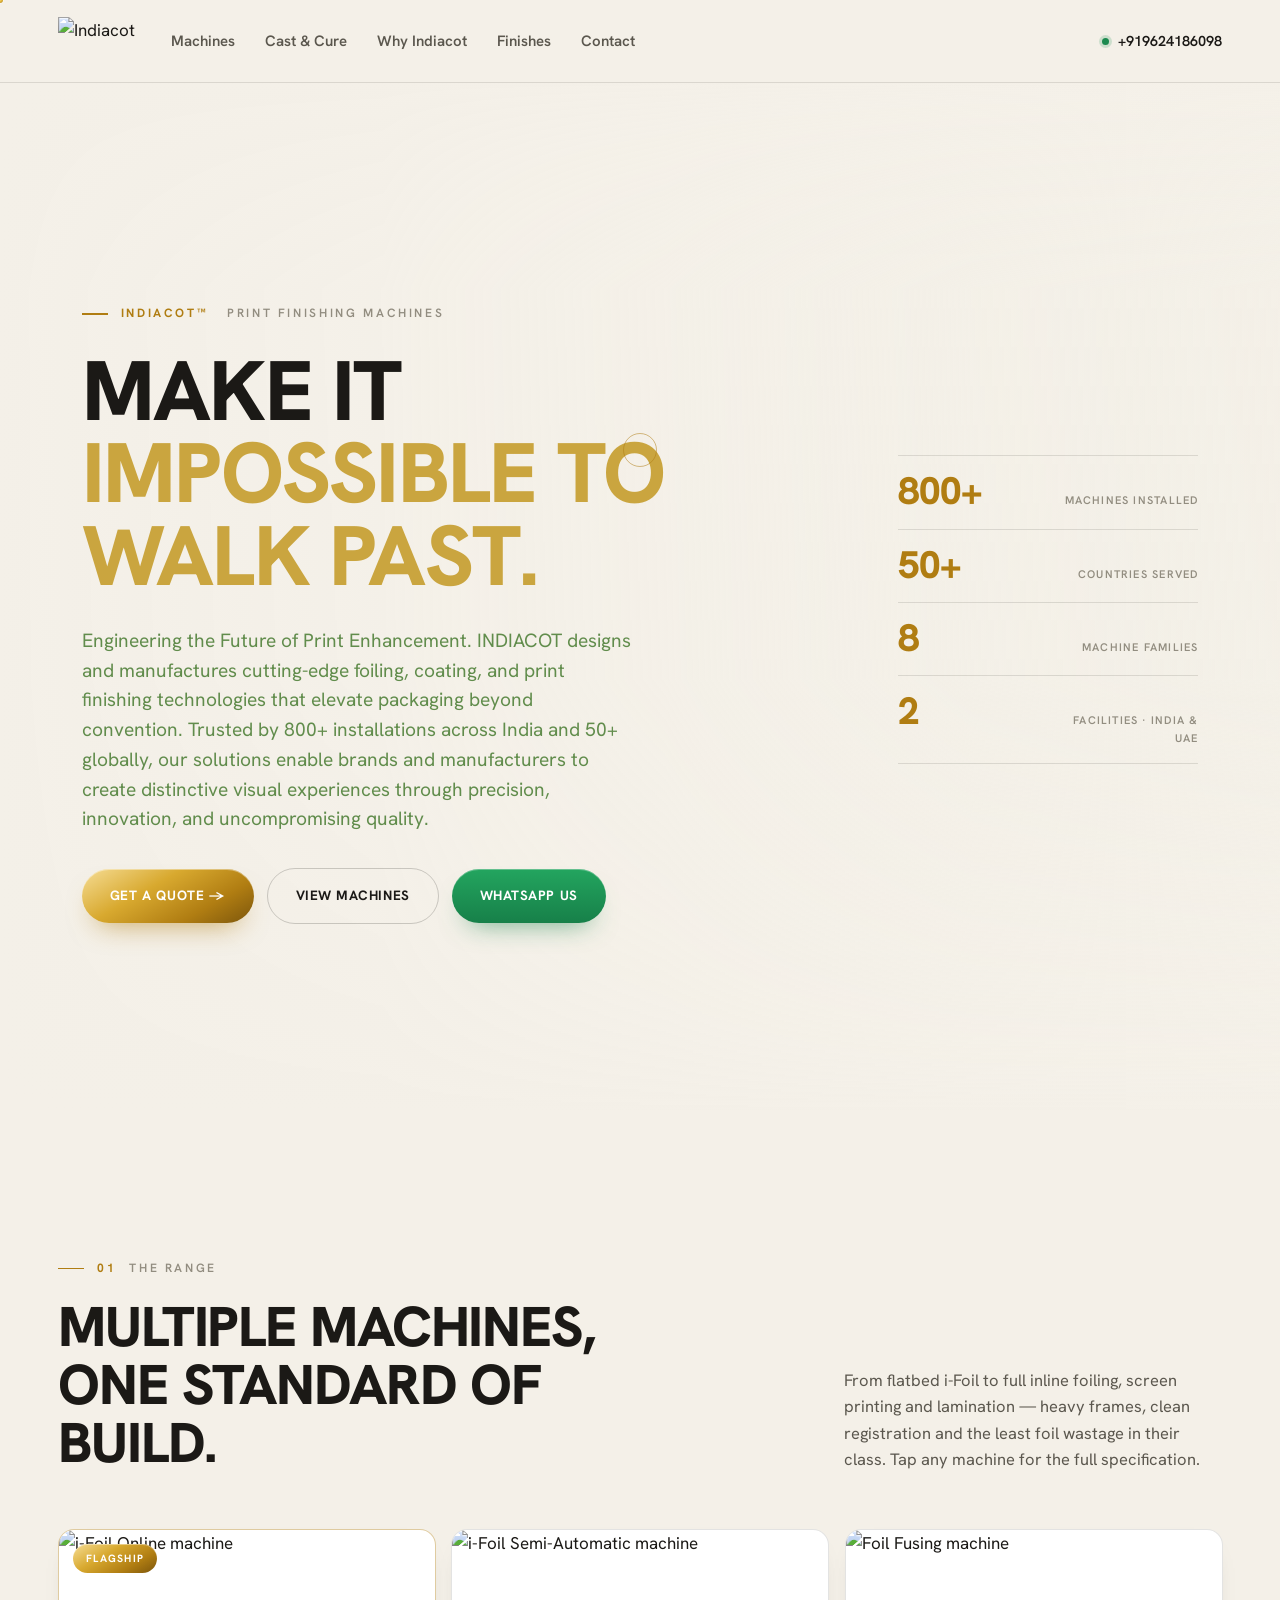
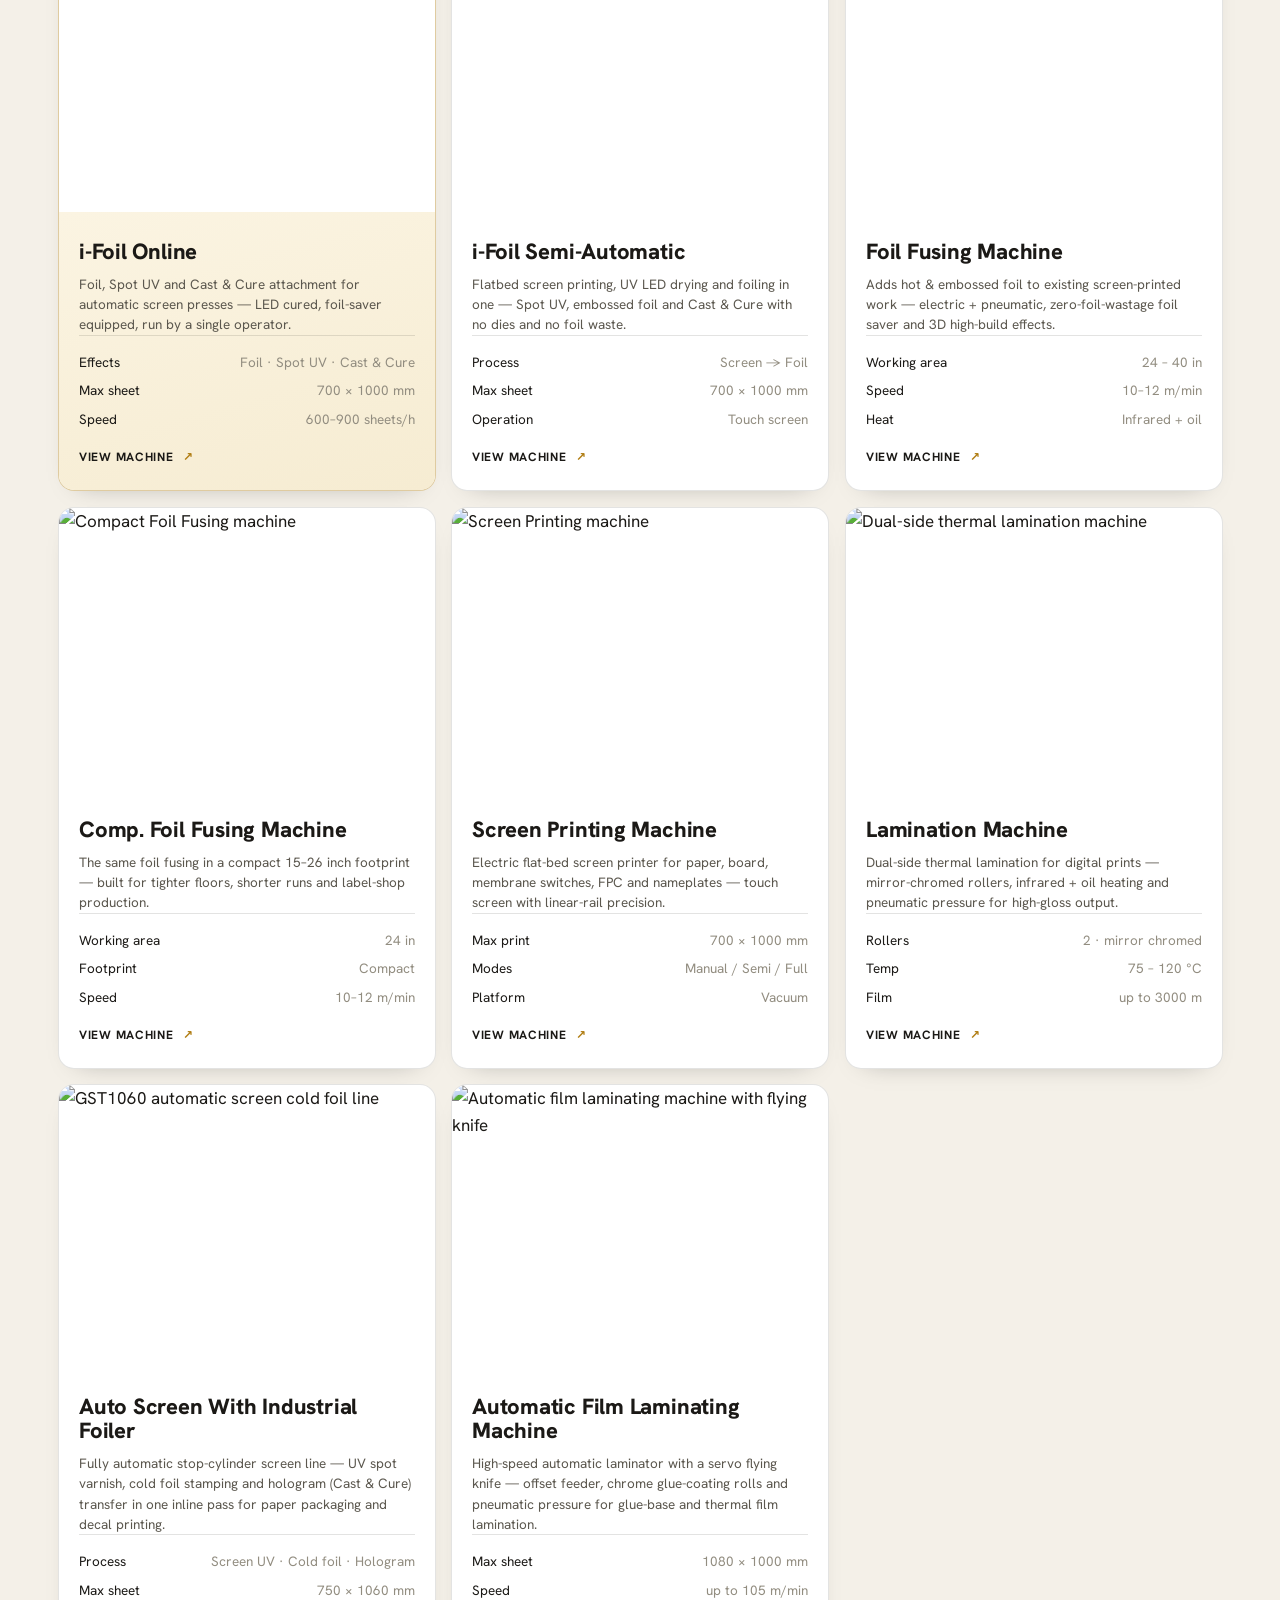
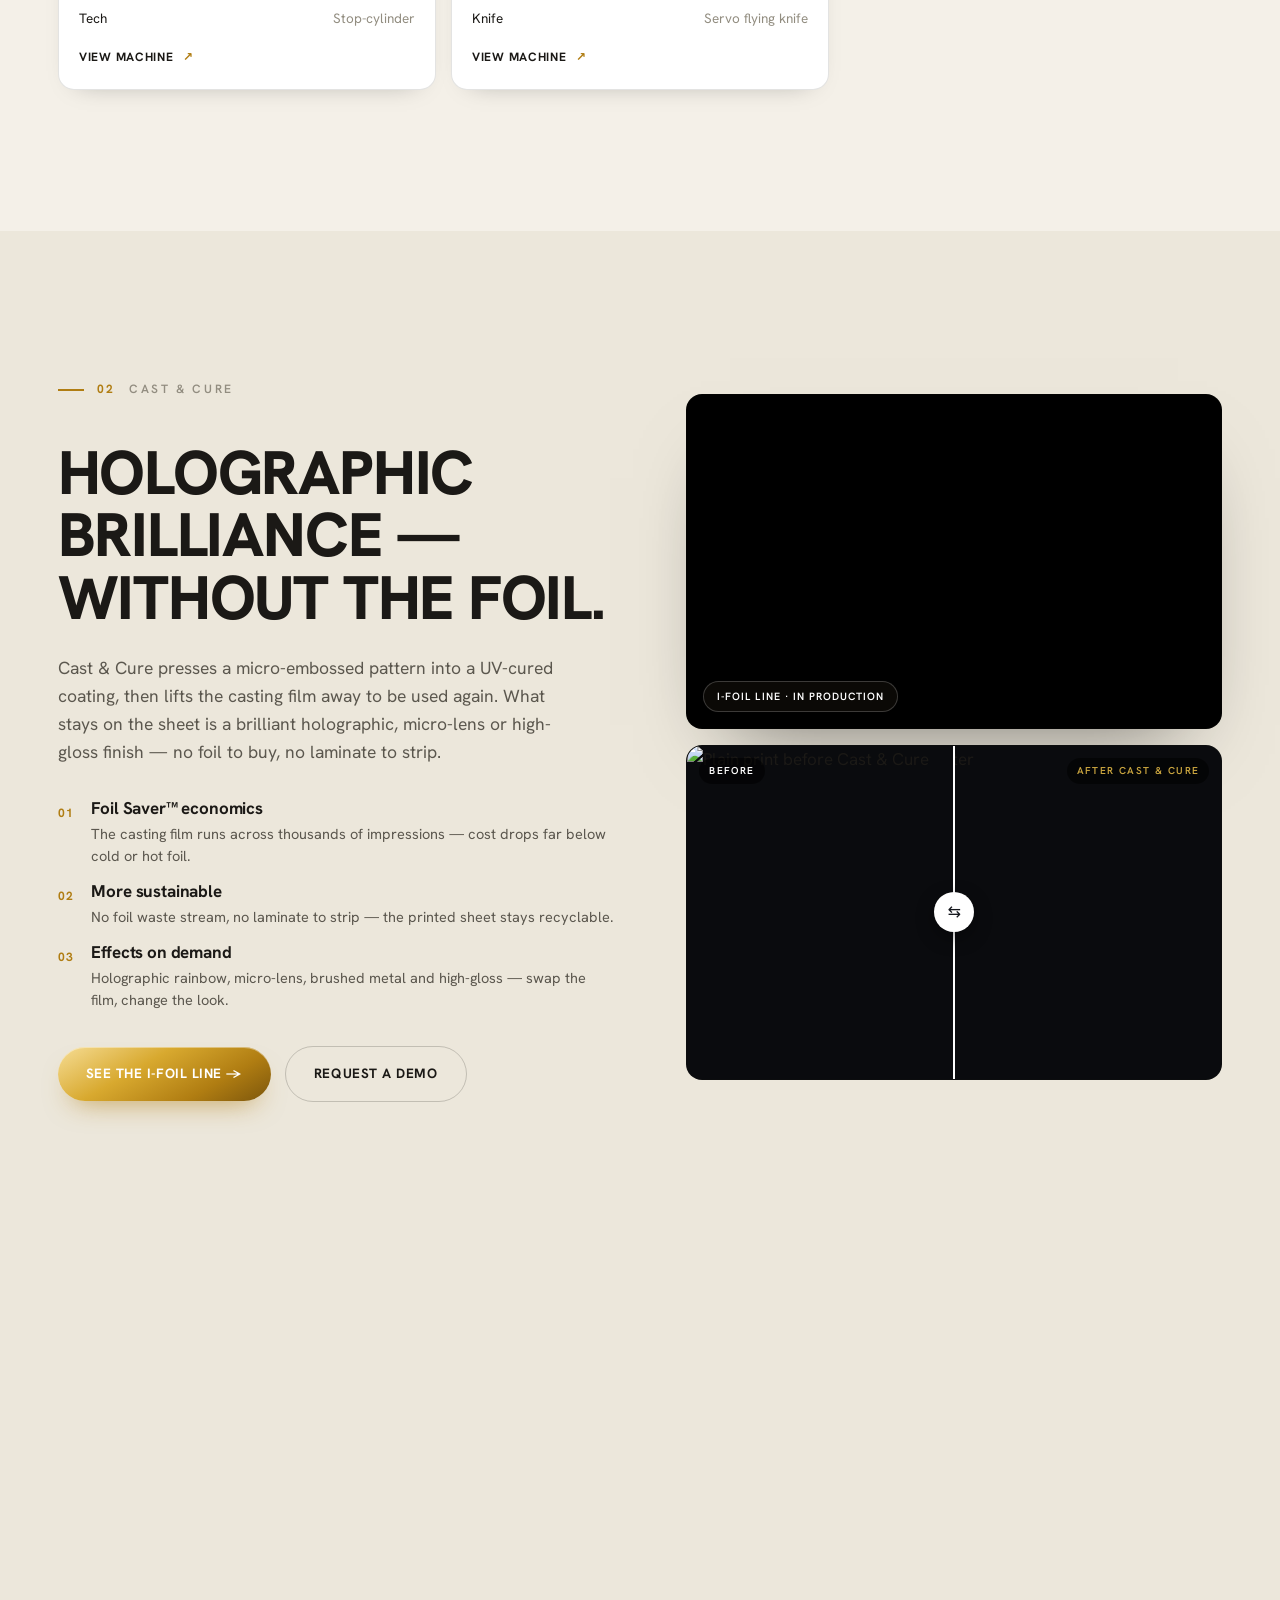
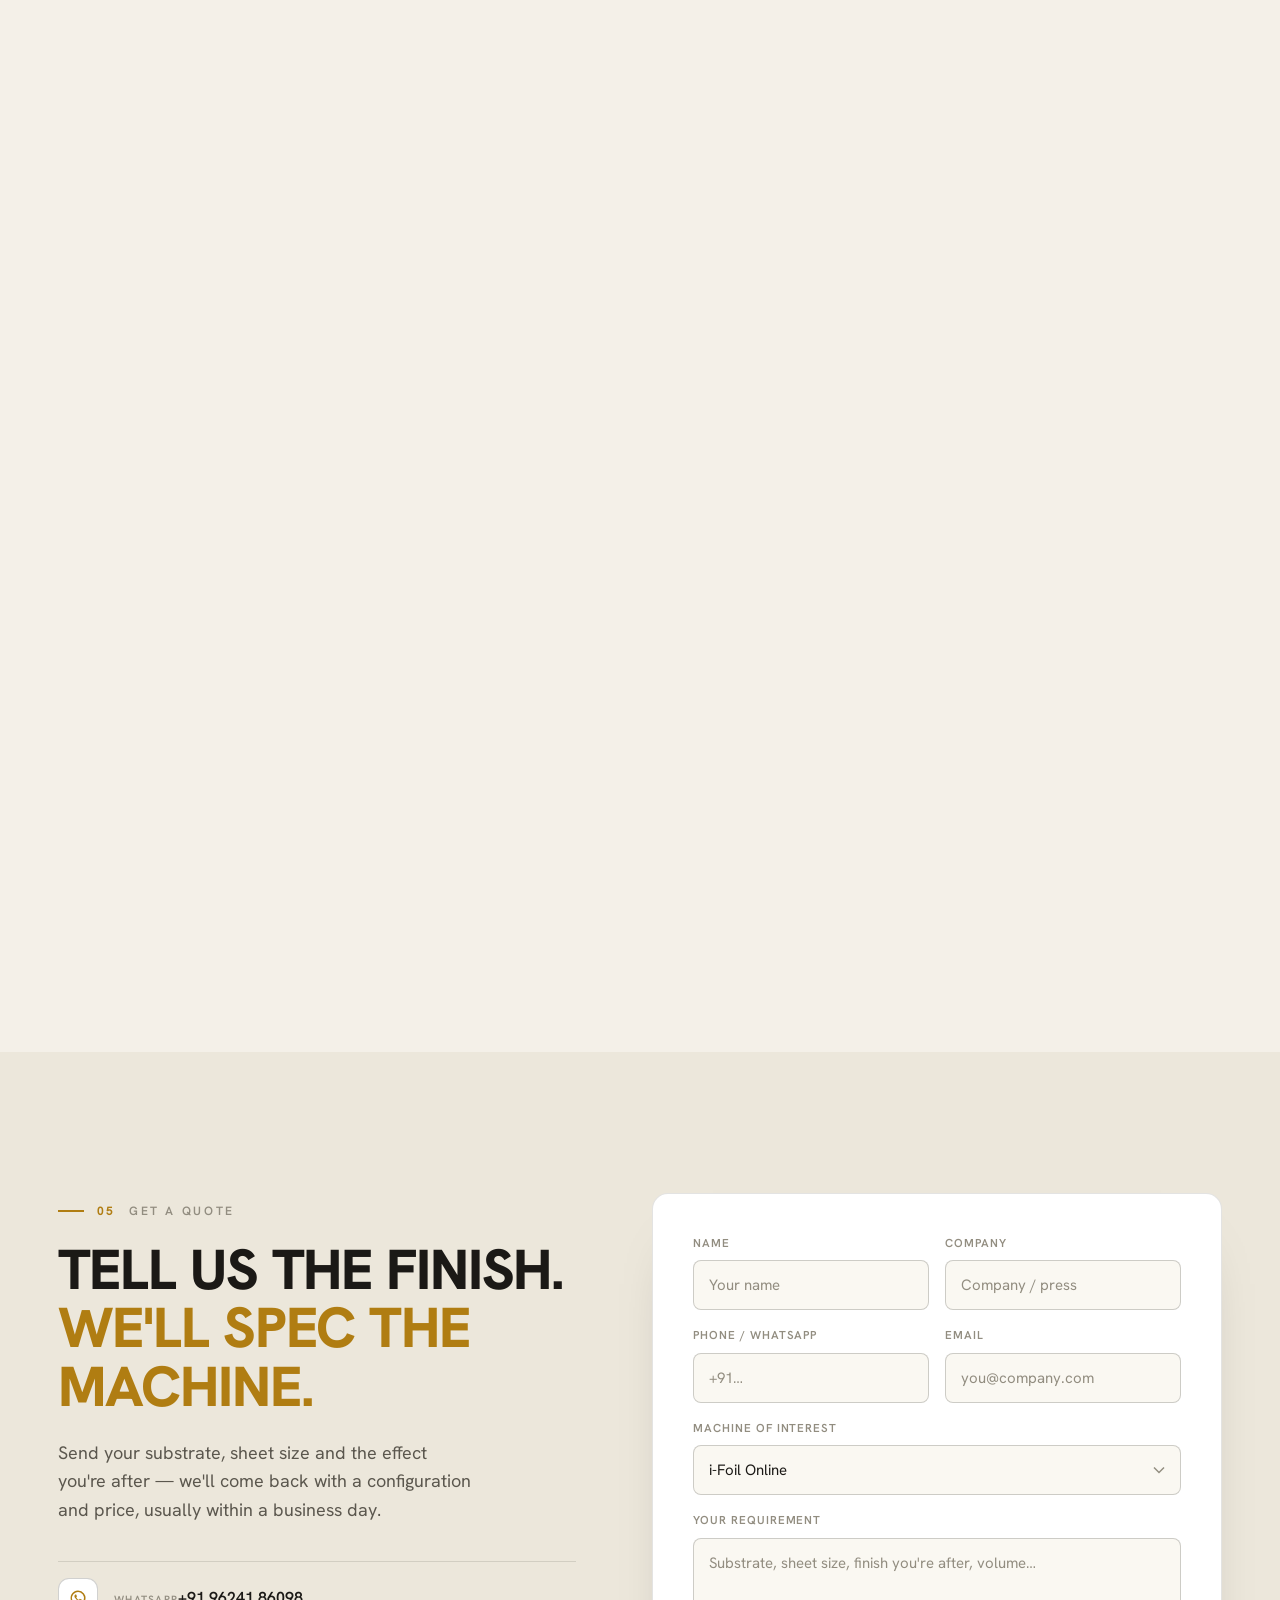
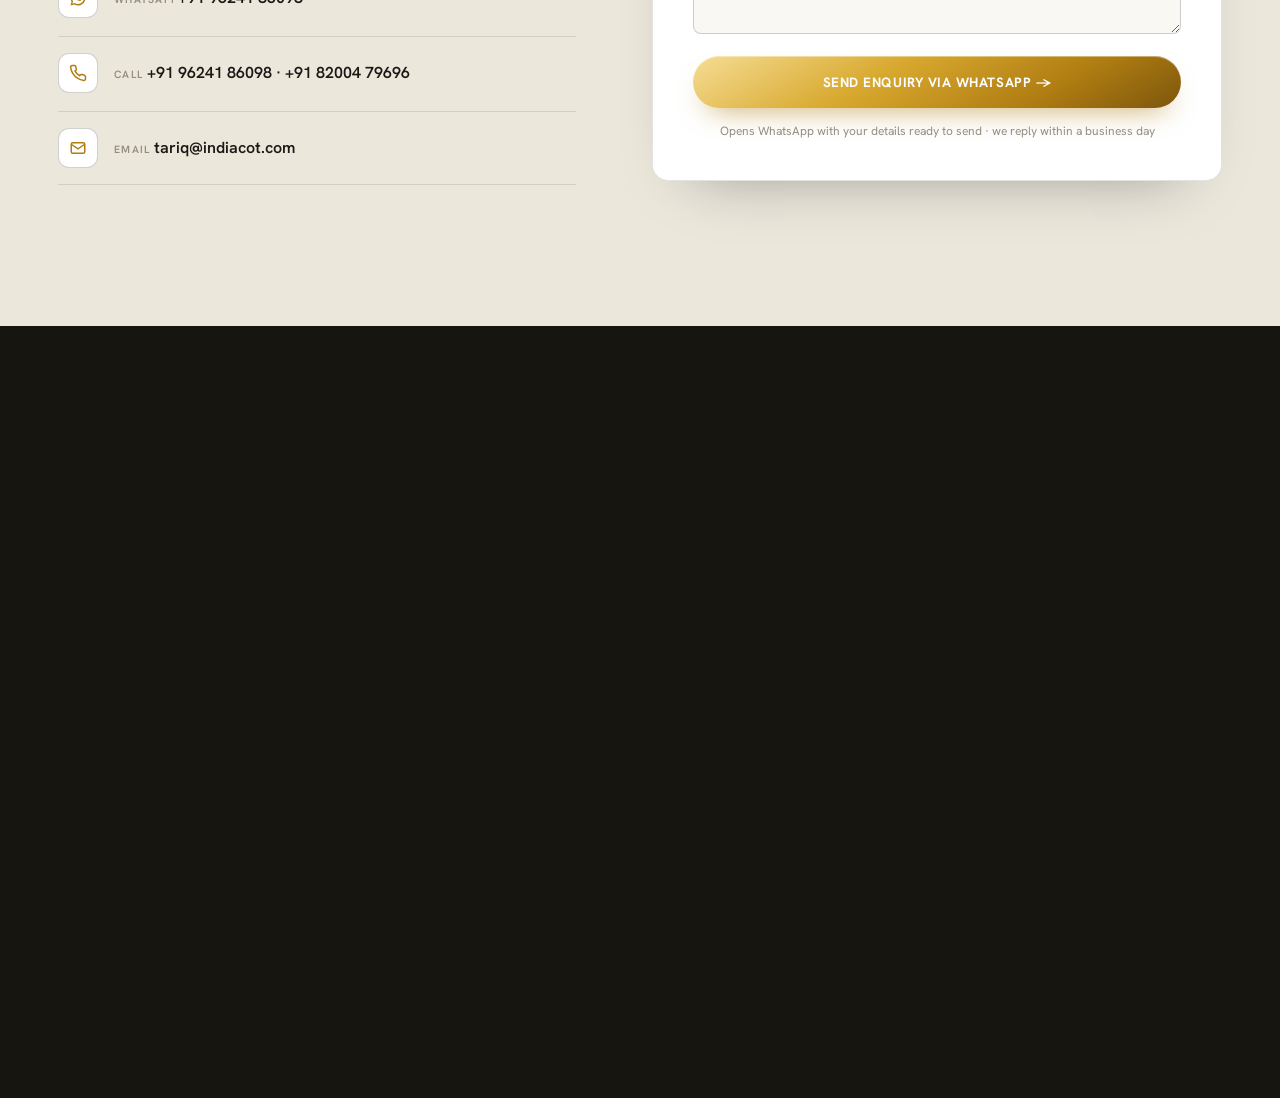
==== index.html @ 36b528ab "Add files via upload" ====
<!doctype html>
<html lang="en" style="background:#f4f0e8">
<head>
<meta charset="utf-8">
<meta name="viewport" content="width=device-width,initial-scale=1">
<style>html,body{background:#f4f0e8;margin:0;}#mapIntro{background:#f4f0e8;}.hero-video{background:#f4f0e8;}</style>
<title>Indiacot — Foiling, Screen Printing, Lamination & Cast & Cure Machines</title>
<meta name="description" content="Indiacot manufactures i-Foil, hot foil stamping, screen printing, foil fusing, UV coating and lamination machines for foil, Spot UV, 3D and Cast & Cure print finishing. Engineered in Rajkot · 800+ installations · 50+ countries.">
<meta name="keywords" content="foiling machine, hot foil stamping machine, screen printing machine, lamination machine, UV coating machine, foil fusing machine, Cast & Cure machine, i-Foil, Spot UV, holographic foil finishing, print finishing machine manufacturer, Rajkot">
<meta name="author" content="Indiacot">
<meta name="robots" content="index, follow, max-image-preview:large">
<meta name="theme-color" content="#f4f0e8">
<meta name="geo.region" content="IN-GJ">
<meta name="geo.placename" content="Rajkot, Gujarat, India">
<link rel="canonical" href="https://indiacot.com/">

<!-- Open Graph / social share -->
<meta property="og:type" content="website">
<meta property="og:site_name" content="Indiacot">
<meta property="og:title" content="Indiacot — Foiling, Screen Printing, Lamination & Cast & Cure Machines">
<meta property="og:description" content="Print finishing machines engineered in Rajkot — i-Foil, screen printing, foil fusing, UV coating, lamination & Cast & Cure. 800+ installations across 50+ countries.">
<meta property="og:url" content="https://indiacot.com/">
<meta property="og:image" content="https://indiacot.com/assets/prod-castcure.jpg">
<meta name="twitter:card" content="summary_large_image">
<meta name="twitter:title" content="Indiacot — Print Finishing Machines">
<meta name="twitter:description" content="i-Foil, screen printing, foil fusing, UV coating, lamination & Cast & Cure machines. 800+ installations · 50+ countries.">
<meta name="twitter:image" content="https://indiacot.com/assets/prod-castcure.jpg">

<!-- Structured data: manufacturer -->
<script type="application/ld+json">
{
  "@context": "https://schema.org",
  "@type": "Organization",
  "name": "Indiacot",
  "alternateName": "Indiacot Print Finishing Machines",
  "url": "https://indiacot.com/",
  "logo": "https://indiacot.com/assets/indiacot-logo-trim.png",
  "image": "https://indiacot.com/assets/prod-castcure.jpg",
  "description": "Manufacturer of foiling, screen printing, foil fusing, UV coating and lamination machines for print finishing — including i-Foil and Cast & Cure holographic effects.",
  "slogan": "Make it impossible to walk past.",
  "address": [
    { "@type": "PostalAddress", "addressLocality": "Rajkot", "addressRegion": "Gujarat", "addressCountry": "IN" },
    { "@type": "PostalAddress", "addressLocality": "Ajman", "addressCountry": "AE" }
  ],
  "contactPoint": {
    "@type": "ContactPoint",
    "telephone": "+91-96241-86098",
    "contactType": "sales",
    "areaServed": ["IN", "AE", "Worldwide"],
    "availableLanguage": ["en", "hi", "gu"]
  },
  "areaServed": "Worldwide",
  "knowsAbout": ["foiling machine", "hot foil stamping machine", "screen printing machine", "lamination machine", "UV coating machine", "Cast & Cure", "foil fusing machine"]
}
</script>
<link rel="preconnect" href="https://fonts.googleapis.com">
<link rel="preconnect" href="https://fonts.gstatic.com" crossorigin>
<link href="https://fonts.googleapis.com/css2?family=Hanken+Grotesk:ital,wght@0,400;0,500;0,600;0,700;0,800;1,500;1,600&family=IBM+Plex+Mono:wght@400;500;600&display=swap" rel="stylesheet" media="print" onload="this.media='all'">
<noscript><link href="https://fonts.googleapis.com/css2?family=Hanken+Grotesk:ital,wght@0,400;0,500;0,600;0,700;0,800;1,500;1,600&family=IBM+Plex+Mono:wght@400;500;600&display=swap" rel="stylesheet"></noscript>
<link rel="stylesheet" href="styles.css">
<link rel="stylesheet" href="cinematic.css">
<link rel="stylesheet" href="map-intro.css">
</head>
<body style="background:#f4f0e8">

<!-- ===================== INTRO: India → Gujarat → Rajkot → Logo ===================== -->
<div class="mi-stage" id="mapIntro">
  <div class="mi-viewport"></div>
  <div class="mi-label">
    <span class="mi-eyebrow">Engineered in</span>
    <span class="mi-place">INDIA</span>
  </div>
  <div class="mi-logo">
    <img src="assets/indiacot-logo-trim.png" alt="Indiacot">
    <div class="mi-line"></div>
    <span class="mi-tag">Make it impossible to walk past.</span>
  </div>
  <button class="mi-skip" type="button">Skip</button>
</div>

<template id="__bundler_thumbnail">
<svg viewBox="0 0 100 100" xmlns="http://www.w3.org/2000/svg"><rect width="100" height="100" rx="20" fill="#f4f0e8"/><rect x="26" y="45" width="48" height="11" rx="5.5" fill="#b07d12"/><circle cx="31" cy="35" r="5" fill="#b07d12"/></svg>
</template>

<!-- ===================== HEADER ===================== -->
<header class="nav">
  <div class="wrap nav-inner">
    <a href="#top"><img class="logo" src="assets/indiacot-logo-trim.png" alt="Indiacot"></a>
    <nav class="nav-links" id="navLinks">
      <a href="#machines">Machines</a>
      <a href="#castcure">Cast &amp; Cure</a>
      <a href="#why">Why Indiacot</a>
      <a href="#showcase">Finishes</a>
      <a href="#enquire">Contact</a>
      <a class="nav-menu-phone" href="tel:+919624186098">+91 96241 86098</a>
    </nav>
    <div class="nav-right">
      <a class="nav-phone" href="tel:+919624186098"><span class="dot"></span>+919624186098</a>
      <button class="nav-toggle" id="navToggle" type="button" aria-label="Menu" aria-expanded="false" aria-controls="navLinks">
        <span></span><span></span><span></span>
      </button>
    </div>
  </div>
</header>

<!-- ===================== HERO (static, premium) ===================== -->
<section class="hero hero-light" id="top" style="justify-content: flex-start">
  <video class="hero-video" autoplay muted loop playsinline preload="metadata" poster="assets/prod-castcure.jpg">
    <source src="assets/hero-bg.mp4" type="video/mp4">
  </video>
  <div class="hero-veil" aria-hidden="true"></div>
  <div class="wrap hero-inner">
    <div class="hero-main">
      <span class="tag ey"><span class="num">Indiacot™</span> &nbsp;Print finishing machines</span>
      <h1>Make it <span class="hl">impossible to walk past.</span></h1>
      <p class="sub" style="color: rgba(65, 118, 42, 0.82)">Engineering the Future of Print Enhancement. INDIACOT designs and manufactures cutting-edge foiling, coating, and print finishing technologies that elevate packaging beyond convention. Trusted by 800+ installations across India and 50+ globally, our solutions enable brands and manufacturers to create distinctive visual experiences through precision, innovation, and uncompromising quality.</p>
      <div class="hero-cta">
        <a class="btn btn-accent" href="#enquire">Get a Quote →</a>
        <a class="btn btn-ghost" href="#machines">View machines</a>
        <a class="btn btn-wa" href="https://wa.me/919624186098?text=Hello%20Indiacot%2C%20I%20am%20interested%20in%20your%20print%20finishing%20machines.%20I%20would%20like%20to%20get%20a%20quote.%20Please%20share%20details%20and%20pricing." target="_blank" rel="noopener">WhatsApp us</a>
      </div>
    </div>
    <div class="hero-stats-side">
      <div class="hs"><div class="n"><b>800+</b></div><div class="l">Machines installed</div></div>
      <div class="hs"><div class="n"><b>50+</b></div><div class="l">Countries served</div></div>
      <div class="hs"><div class="n"><b>8</b></div><div class="l">Machine families</div></div>
      <div class="hs"><div class="n"><b>2</b></div><div class="l">Facilities · India &amp; UAE</div></div>
    </div>
  </div>
</section>

<!-- ===================== MACHINES ===================== -->
<section id="machines">
  <div class="wrap">
    <div class="sec-head">
      <div>
        <span class="tag eyrow"><span class="num">01</span> The range</span>
        <h2>MULTIPLE MACHINES, ONE STANDARD OF BUILD.</h2>
      </div>
      <p class="lead">From flatbed i-Foil to full inline foiling, screen printing and lamination — heavy frames, clean registration and the least foil wastage in their class. Tap any machine for the full specification.</p>
    </div>
    <div class="machine-grid">

      <a class="mcard mcard-flag" href="products/i-foil-online.html">
        <div class="mph"><img src="assets/grid-ifoil-online.jpg" alt="i-Foil Online machine" loading="lazy"><span class="mbadge">FLAGSHIP</span></div>
        <div class="mbody">
          <h3>i-Foil Online</h3>
          <p>Foil, Spot UV and Cast &amp; Cure attachment for automatic screen presses — LED cured, foil-saver equipped, run by a single operator.</p>
          <div class="mspec"><div>Effects <span>Foil · Spot UV · Cast &amp; Cure</span></div><div>Max sheet <span>700 × 1000 mm</span></div><div>Speed <span>600–900 sheets/h</span></div></div>
          <span class="mcta">View machine <span class="ar">↗</span></span>
        </div>
      </a>

      <a class="mcard" href="products/i-foil-semi-automatic.html">
        <div class="mph"><img src="assets/grid-ifoil-semi-auto.jpg" alt="i-Foil Semi-Automatic machine" loading="lazy"></div>
        <div class="mbody">
          <h3>i-Foil Semi-Automatic</h3>
          <p>Flatbed screen printing, UV LED drying and foiling in one — Spot UV, embossed foil and Cast &amp; Cure with no dies and no foil waste.</p>
          <div class="mspec"><div>Process <span>Screen → Foil</span></div><div>Max sheet <span>700 × 1000 mm</span></div><div>Operation <span>Touch screen</span></div></div>
          <span class="mcta">View machine <span class="ar">↗</span></span>
        </div>
      </a>

      <a class="mcard" href="products/foil-fusing.html">
        <div class="mph"><img src="assets/grid-foil-fusing.jpg" alt="Foil Fusing machine" loading="lazy"></div>
        <div class="mbody">
          <h3>Foil Fusing Machine</h3>
          <p>Adds hot &amp; embossed foil to existing screen-printed work — electric + pneumatic, zero-foil-wastage foil saver and 3D high-build effects.</p>
          <div class="mspec"><div>Working area <span>24 – 40 in</span></div><div>Speed <span>10–12 m/min</span></div><div>Heat <span>Infrared + oil</span></div></div>
          <span class="mcta">View machine <span class="ar">↗</span></span>
        </div>
      </a>

      <a class="mcard" href="products/comp-foil-fusing.html">
        <div class="mph"><img src="assets/grid-comp-fusing.jpg" alt="Compact Foil Fusing machine" loading="lazy"></div>
        <div class="mbody">
          <h3>Comp. Foil Fusing Machine</h3>
          <p>The same foil fusing in a compact 15–26 inch footprint — built for tighter floors, shorter runs and label-shop production.</p>
          <div class="mspec"><div>Working area <span>24 in</span></div><div>Footprint <span>Compact</span></div><div>Speed <span>10–12 m/min</span></div></div>
          <span class="mcta">View machine <span class="ar">↗</span></span>
        </div>
      </a>

      <a class="mcard" href="products/screen-printing.html">
        <div class="mph"><img src="assets/grid-screen-printing.jpg" alt="Screen Printing machine" loading="lazy"></div>
        <div class="mbody">
          <h3>Screen Printing Machine</h3>
          <p>Electric flat-bed screen printer for paper, board, membrane switches, FPC and nameplates — touch screen with linear-rail precision.</p>
          <div class="mspec"><div>Max print <span>700 × 1000 mm</span></div><div>Modes <span>Manual / Semi / Full</span></div><div>Platform <span>Vacuum</span></div></div>
          <span class="mcta">View machine <span class="ar">↗</span></span>
        </div>
      </a>

      <a class="mcard" href="products/lamination.html">
        <div class="mph"><img src="assets/grid-lamination.jpg" alt="Dual-side thermal lamination machine" loading="lazy"></div>
        <div class="mbody">
          <h3>Lamination Machine</h3>
          <p>Dual-side thermal lamination for digital prints — mirror-chromed rollers, infrared + oil heating and pneumatic pressure for high-gloss output.</p>
          <div class="mspec"><div>Rollers <span>2 · mirror chromed</span></div><div>Temp <span>75 – 120 °C</span></div><div>Film <span>up to 3000 m</span></div></div>
          <span class="mcta">View machine <span class="ar">↗</span></span>
        </div>
      </a>

      <a class="mcard" href="products/gst1060-cold-foil.html">
        <div class="mph"><img src="assets/grid-gst1060.jpg" alt="GST1060 automatic screen cold foil line" loading="lazy"></div>
        <div class="mbody">
          <h3>Auto Screen With Industrial Foiler</h3>
          <p>Fully automatic stop-cylinder screen line — UV spot varnish, cold foil stamping and hologram (Cast &amp; Cure) transfer in one inline pass for paper packaging and decal printing.</p>
          <div class="mspec"><div>Process <span>Screen UV · Cold foil · Hologram</span></div><div>Max sheet <span>750 × 1060 mm</span></div><div>Tech <span>Stop-cylinder</span></div></div>
          <span class="mcta">View machine <span class="ar">↗</span></span>
        </div>
      </a>

      <a class="mcard" href="products/film-laminating.html">
        <div class="mph"><img src="assets/film-laminating-card.png" alt="Automatic film laminating machine with flying knife" loading="lazy"></div>
        <div class="mbody">
          <h3>Automatic Film Laminating Machine</h3>
          <p>High-speed automatic laminator with a servo flying knife — offset feeder, chrome glue-coating rolls and pneumatic pressure for glue-base and thermal film lamination.</p>
          <div class="mspec"><div>Max sheet <span>1080 × 1000 mm</span></div><div>Speed <span>up to 105 m/min</span></div><div>Knife <span>Servo flying knife</span></div></div>
          <span class="mcta">View machine <span class="ar">↗</span></span>
        </div>
      </a>

    </div>
  </div>
</section>

<!-- ===================== CAST & CURE (signature effect) ===================== -->
<section class="flagship" id="castcure">
  <div class="wrap">
    <div class="flag-grid">
      <div class="flag-copy">
        <span class="tag eyrow"><span class="num">02</span> Cast &amp; Cure</span>
        <h2>Holographic brilliance — without the foil.</h2>
        <p class="sub">Cast &amp; Cure presses a micro-embossed pattern into a UV-cured coating, then lifts the casting film away to be used again. What stays on the sheet is a brilliant holographic, micro-lens or high-gloss finish — no foil to buy, no laminate to strip.</p>
        <div class="flag-points">
          <div class="fp"><span class="n">01</span><div><h4>Foil Saver™ economics</h4><p>The casting film runs across thousands of impressions — cost drops far below cold or hot foil.</p></div></div>
          <div class="fp"><span class="n">02</span><div><h4>More sustainable</h4><p>No foil waste stream, no laminate to strip — the printed sheet stays recyclable.</p></div></div>
          <div class="fp"><span class="n">03</span><div><h4>Effects on demand</h4><p>Holographic rainbow, micro-lens, brushed metal and high-gloss — swap the film, change the look.</p></div></div>
        </div>
        <div class="hero-cta" style="margin-top:34px;">
          <a class="btn btn-accent" href="products/i-foil-online.html">See the i-Foil line →</a>
          <a class="btn btn-ghost" href="#enquire">Request a demo</a>
        </div>
      </div>
      <div class="flag-media">
        <div class="frame frame-video">
          <video autoplay muted loop playsinline preload="none" poster="assets/prod-castcure.jpg"><source src="assets/machine-action.mp4" type="video/mp4"></video>
          <span class="cap">i-Foil line · in production</span>
        </div>
        <div class="ba" id="ba" style="--split:50%;">
          <div class="layer before"><img src="assets/castcure-before.jpg" alt="Plain print before Cast & Cure"></div>
          <div class="layer after"><img src="assets/castcure-after.jpg" alt="Cast & Cure holographic finish after"></div>
          <span class="ba-lbl l">BEFORE</span>
          <span class="ba-lbl r">AFTER CAST &amp; CURE</span>
          <div class="handle"></div>
          <input type="range" min="0" max="100" value="50" aria-label="Compare finish" id="baRange">
        </div>
      </div>
    </div>
  </div>
</section>

<!-- ===================== WHY ===================== -->
<section class="why" id="why">
  <div class="wrap">
    <div class="sec-head">
      <div>
        <span class="tag eyrow"><span class="num">03</span> Why Indiacot</span>
        <h2>Engineered to earn its floor space.</h2>
      </div>
      <p class="lead">Built and serviced from our Rajkot factory, with a UAE branch in Ajman for the GCC — the same hands that build it pick up when you call.</p>
    </div>
    <div class="why-grid">
      <div class="why-cell">
        <div class="ico"><svg width="18" height="18" viewBox="0 0 24 24" fill="none" stroke="currentColor" stroke-width="2"><path d="M12 2v4M12 18v4M4.9 4.9l2.8 2.8M16.3 16.3l2.8 2.8M2 12h4M18 12h4M4.9 19.1l2.8-2.8M16.3 7.7l2.8-2.8"/></svg></div>
        <h3>In-house engineering</h3>
        <p>Frames, electronics and servo controls developed and assembled under one roof — not re-badged imports.</p>
        <div class="stat">Designed &amp; built in <b>Rajkot, Gujarat</b></div>
      </div>
      <div class="why-cell">
        <div class="ico"><svg width="18" height="18" viewBox="0 0 24 24" fill="none" stroke="currentColor" stroke-width="2"><path d="M3 7l9-4 9 4-9 4-9-4z"/><path d="M3 7v10l9 4 9-4V7"/></svg></div>
        <h3>Foil Saver™ engineering</h3>
        <p>Indexing and film re-use cut foil consumption to the minimum — the running-cost line your accountant watches.</p>
        <div class="stat">Up to <b>near-zero</b> foil waste</div>
      </div>
      <div class="why-cell">
        <div class="ico"><svg width="18" height="18" viewBox="0 0 24 24" fill="none" stroke="currentColor" stroke-width="2"><rect x="3" y="3" width="18" height="18" rx="2"/><path d="M3 9h18M9 21V9"/></svg></div>
        <h3>Robust, heavy build</h3>
        <p>Thick frames and PID heat control hold registration shift after shift — machines still running years later.</p>
        <div class="stat">Built for <b>3-shift</b> production</div>
      </div>
      <div class="why-cell">
        <div class="ico"><svg width="18" height="18" viewBox="0 0 24 24" fill="none" stroke="currentColor" stroke-width="2"><circle cx="12" cy="12" r="9"/><path d="M3 12h18M12 3c2.5 2.7 2.5 15.3 0 18M12 3c-2.5 2.7-2.5 15.3 0 18"/></svg></div>
        <h3>Export-ready quality</h3>
        <p>Crated, commissioned and supported abroad, with a UAE branch in Ajman for the GCC market.</p>
        <div class="stat">Installed in <b>30+ countries</b></div>
      </div>
    </div>
  </div>
</section>

<!-- ===================== PROOF ===================== -->
<section class="proof">
  <div class="wrap">
    <div class="proof-grid">
      <div class="proof-cell"><div class="big">800+</div><div class="lbl">Installed in India</div></div>
      <div class="proof-cell"><div class="big">50+</div><div class="lbl">Overseas installations</div></div>
      <div class="proof-cell"><div class="big">2×</div><div class="lbl">Facilities — Rajkot &amp; Ajman</div></div>
      <div class="proof-cell"><div class="big">8</div><div class="lbl">Machine families, one builder</div></div>
    </div>
    <div class="proof-tags">
      <span class="pt"><svg width="14" height="14" viewBox="0 0 24 24" fill="none" stroke="currentColor" stroke-width="2"><path d="M9 12l2 2 4-4"/><circle cx="12" cy="12" r="9"/></svg>Verified Exporter</span>
      <span class="pt"><svg width="14" height="14" viewBox="0 0 24 24" fill="none" stroke="currentColor" stroke-width="2"><path d="M12 2l2.5 5 5.5.8-4 3.9 1 5.5L12 20l-5 2.6 1-5.5-4-3.9 5.5-.8z"/></svg>TrustSEAL &amp; IndiaMART listed</span>
      <span class="pt"><svg width="14" height="14" viewBox="0 0 24 24" fill="none" stroke="currentColor" stroke-width="2"><rect x="3" y="4" width="18" height="16" rx="2"/><path d="M3 9h18"/></svg>On-site commissioning &amp; training</span>
    </div>
  </div>
</section>

<!-- ===================== FINISHES / RESULTS WALL ===================== -->
<section class="showcase" id="showcase">
  <div class="wrap">
    <div class="sec-head">
      <div>
        <span class="tag eyrow"><span class="num">04</span> The results</span>
        <h2>Judge the machine by what comes off it.</h2>
      </div>
      <p class="lead">Holographic casts, registered gold foil, embossed 3D foil and mirror-gloss lamination — real finishes produced on Indiacot machines. The result is the whole point.</p>
    </div>
    <div class="show-grid">
      <a class="tile" href="products/i-foil-online.html" data-tilt data-tilt-max="5"><img src="assets/prod-castcure.jpg" alt="Holographic Cast & Cure finish" loading="lazy"><span class="glow"></span><span class="lbl"><span class="k">Cast &amp; Cure</span><span class="t">Holographic cast</span></span></a>
      <a class="tile" href="products/i-foil-online.html" data-tilt data-tilt-max="5"><img src="assets/fin-7.jpg" alt="Cast finish on glassware" loading="lazy"><span class="glow"></span><span class="lbl"><span class="k">Cast &amp; Cure</span><span class="t">Cast on glassware</span></span></a>
      <a class="tile" href="products/foil-fusing.html" data-tilt data-tilt-max="5"><img src="assets/prod-3dfoil.jpg" alt="3D foil rigid box" loading="lazy"><span class="glow"></span><span class="lbl"><span class="k">3D Foil</span><span class="t">Dimensional box</span></span></a>
      <a class="tile" href="products/i-foil-semi-automatic.html" data-tilt data-tilt-max="5"><img src="assets/prod-autoscreen-foiler.jpg" alt="Filigree gold foil carton" loading="lazy"><span class="glow"></span><span class="lbl"><span class="k">Screen + Foil</span><span class="t">Filigree gold foil</span></span></a>
      <a class="tile" href="products/i-foil-online.html" data-tilt data-tilt-max="5"><img src="assets/prod-ifoil-online.jpg" alt="Foiled certificate" loading="lazy"><span class="glow"></span><span class="lbl"><span class="k">Inline Foil</span><span class="t">Signature certificate</span></span></a>
      <a class="tile" href="products/i-foil-semi-automatic.html" data-tilt data-tilt-max="5"><img src="assets/prod-ifoil-sa.jpg" alt="Gold-foil invitations" loading="lazy"><span class="glow"></span><span class="lbl"><span class="k">Digital Foil</span><span class="t">Gold-foil invitations</span></span></a>
      <a class="tile" href="products/i-foil-semi-automatic.html" data-tilt data-tilt-max="5"><img src="assets/fin-1.jpg" alt="Gold foil invite" loading="lazy"><span class="glow"></span><span class="lbl"><span class="k">Hot Foil</span><span class="t">Gold-foil invite</span></span></a>
      <a class="tile" href="products/i-foil-semi-automatic.html" data-tilt data-tilt-max="5"><img src="assets/fin-2.jpg" alt="Event invitation foil" loading="lazy"><span class="glow"></span><span class="lbl"><span class="k">Hot Foil</span><span class="t">Event invitation</span></span></a>
      <a class="tile" href="products/foil-fusing.html" data-tilt data-tilt-max="5"><img src="assets/fin-3.jpg" alt="Silver foil card" loading="lazy"><span class="glow"></span><span class="lbl"><span class="k">Foil Fusing</span><span class="t">Silver-foil card</span></span></a>
      <a class="tile" href="products/foil-fusing.html" data-tilt data-tilt-max="5"><img src="assets/fin-6.jpg" alt="Silver foil premium box" loading="lazy"><span class="glow"></span><span class="lbl"><span class="k">Foil</span><span class="t">Silver premium box</span></span></a>
      <a class="tile" href="products/lamination.html" data-tilt data-tilt-max="5"><img src="assets/fin-8.jpg" alt="Gloss black box" loading="lazy"><span class="glow"></span><span class="lbl"><span class="k">Gloss</span><span class="t">High-gloss black</span></span></a>
      <a class="tile" href="products/i-foil-semi-automatic.html" data-tilt data-tilt-max="5"><img src="assets/fin-foil-emboss.jpg" alt="Foil and emboss detailed cards" loading="lazy"><span class="glow"></span><span class="lbl"><span class="k">Foil + Emboss</span><span class="t">Detailed cards</span></span></a>
    </div>
  </div>
</section>

<!-- ===================== ENQUIRY ===================== -->
<section class="enquire" id="enquire">
  <div class="wrap">
    <div class="enq-grid">
      <div class="enq-copy">
        <span class="tag eyrow"><span class="num">05</span> Get a quote</span>
        <h2>Tell us the finish. <span class="hl">We'll spec the machine.</span></h2>
        <p class="sub">Send your substrate, sheet size and the effect you're after — we'll come back with a configuration and price, usually within a business day.</p>
        <div class="enq-contacts">
          <a href="https://wa.me/919624186098?text=Hello%20Indiacot%2C%20I%20am%20interested%20in%20your%20print%20finishing%20machines.%20I%20would%20like%20to%20get%20a%20quote.%20Please%20share%20details%20and%20pricing." target="_blank" rel="noopener">
            <span class="ei"><svg width="18" height="18" viewBox="0 0 24 24" fill="currentColor"><path d="M12 2a10 10 0 00-8.6 15l-1.4 5 5.1-1.3A10 10 0 1012 2zm0 18a8 8 0 01-4.1-1.1l-.3-.2-3 .8.8-2.9-.2-.3A8 8 0 1112 20zm4.4-6c-.2-.1-1.4-.7-1.6-.8-.2-.1-.4-.1-.6.1-.2.2-.6.8-.8 1-.1.1-.3.2-.5 0-.7-.3-1.4-.7-2-1.4-.5-.5-.8-1.1-1.1-1.6-.1-.2 0-.4.1-.5l.4-.4c.1-.1.2-.3.2-.4.1-.2 0-.3 0-.4 0-.1-.6-1.4-.8-1.9-.2-.5-.4-.4-.6-.4h-.5c-.2 0-.4.1-.6.3-.2.2-.8.8-.8 1.9s.8 2.2 1 2.4c.1.2 1.6 2.5 4 3.4.5.2 1 .4 1.3.5.6.2 1.1.1 1.5.1.5-.1 1.4-.6 1.6-1.1.2-.6.2-1 .1-1.1 0-.1-.2-.2-.4-.3z"/></svg></span>
            <span><span class="ek">WhatsApp</span><span class="ev">+91 96241 86098</span></span>
          </a>
          <a href="tel:+919624186098">
            <span class="ei"><svg width="18" height="18" viewBox="0 0 24 24" fill="none" stroke="currentColor" stroke-width="2"><path d="M22 16.9v3a2 2 0 01-2.2 2 19.8 19.8 0 01-8.6-3 19.5 19.5 0 01-6-6 19.8 19.8 0 01-3-8.6A2 2 0 014.1 2h3a2 2 0 012 1.7c.1.9.3 1.8.6 2.7a2 2 0 01-.5 2.1L8 9.6a16 16 0 006 6l1.1-1.1a2 2 0 012.1-.5c.9.3 1.8.5 2.7.6a2 2 0 011.7 2z"/></svg></span>
            <span><span class="ek">Call</span><span class="ev"> +91 96241 86098 · +91 82004 79696</span></span>
          </a>
          <a href="mailto:tariq@indiacot.com">
            <span class="ei"><svg width="18" height="18" viewBox="0 0 24 24" fill="none" stroke="currentColor" stroke-width="2"><rect x="3" y="5" width="18" height="14" rx="2"/><path d="M3 7l9 6 9-6"/></svg></span>
            <span><span class="ek">Email</span><span class="ev"> tariq@indiacot.com</span></span>
          </a>
        </div>
      </div>

      <div class="form" id="formCard">
        <form id="enqForm" novalidate>
          <div class="frow">
            <div class="field"><label for="f-name">Name</label><input id="f-name" name="name" type="text" placeholder="Your name" required></div>
            <div class="field"><label for="f-company">Company</label><input id="f-company" name="company" type="text" placeholder="Company / press"></div>
          </div>
          <div class="frow">
            <div class="field"><label for="f-phone">Phone / WhatsApp</label><input id="f-phone" name="phone" type="tel" placeholder="+91…" required></div>
            <div class="field"><label for="f-email">Email</label><input id="f-email" name="email" type="email" placeholder="you@company.com"></div>
          </div>
          <div class="field"><label for="f-machine">Machine of interest</label>
            <select id="f-machine" name="machine">
              <option value="i-Foil Online">i-Foil Online</option>
              <option value="i-Foil Semi-Automatic">i-Foil Semi-Automatic</option>
              <option value="Foil Fusing Machine">Foil Fusing Machine</option>
              <option value="Comp. Foil Fusing Machine">Comp. Foil Fusing Machine</option>
              <option value="Screen Printing Machine">Screen Printing Machine</option>
              <option value="Lamination Machine">Lamination Machine</option>
              <option value="Automatic Film Laminating Machine">Automatic Film Laminating Machine</option>
              <option value="Not sure / advise me">Not sure — advise me</option>
            </select>
          </div>
          <div class="field"><label for="f-msg">Your requirement</label><textarea id="f-msg" name="message" placeholder="Substrate, sheet size, finish you're after, volume…"></textarea></div>
          <button class="btn btn-accent" type="submit">Send enquiry via WhatsApp →</button>
          <p class="fnote">Opens WhatsApp with your details ready to send · we reply within a business day</p>
        </form>
        <div class="form-ok" id="formOk">
          <div class="ok-ic">✓</div>
          <h3>Thanks — let's talk.</h3>
          <p>Your enquiry is ready in WhatsApp. If it didn't open, message us directly at <b>+91 96241 86098</b> or email <b> tariq@indiacot.com</b>.</p>
        </div>
      </div>
    </div>
  </div>
</section>

<!-- ===================== FOOTER ===================== -->
<footer>
  <div class="wrap">
    <div class="foot-grid">
      <div>
        <img class="logo" src="assets/indiacot-logo-trim.png" alt="Indiacot">
        <p class="blurb">Indiacot™ builds the i-Foil, screen printing, foil fusing and lamination machines behind the world's most eye-catching print finishes — engineered in Rajkot, running in 550+ plants across 30+ countries.</p>
      </div>
      <div class="foot-col">
        <h5>Machines</h5>
        <a href="products/i-foil-online.html">i-Foil Online</a>
        <a href="products/i-foil-semi-automatic.html">i-Foil Semi-Automatic</a>
        <a href="products/foil-fusing.html">Foil Fusing</a>
        <a href="products/screen-printing.html">Screen Printing</a>
        <a href="products/lamination.html">Lamination</a>
        <a href="products/film-laminating.html">Film Laminating</a>
      </div>
      <div class="foot-col">
        <h5>Contact</h5>
        <a href="tel:+919624186098">+91 96241 86098</a>
        <a href="tel:+918200479696">+91 82004 79696</a>
        <a href="https://wa.me/919624186098?text=Hello%20Indiacot%2C%20I%20am%20interested%20in%20your%20print%20finishing%20machines.%20I%20would%20like%20to%20get%20a%20quote.%20Please%20share%20details%20and%20pricing." target="_blank" rel="noopener">WhatsApp</a>
        <a href="mailto:tariq@indiacot.com"> tariq@indiacot.com</a>
      </div>
      <div class="foot-col">
        <h5>Follow</h5>
        <a href="https://www.facebook.com/share/17sDLgFoNK/" target="_blank" rel="noopener">Facebook</a>
        <a href="https://www.instagram.com/indiacot?igsh=MWoycm01emRya3UyMw==" target="_blank" rel="noopener">Instagram</a>
        <a href="https://youtube.com/@tariqshaikh3151?si=8tzzt3-Gw-3-td6E" target="_blank" rel="noopener">YouTube</a>
      </div>
      <div class="foot-col">
        <h5>Visit</h5>
        <p class="foot-addr"><b>FACTORY · RAJKOT</b>Survey no. 49/2, Opp. Toyota Showroom, B/h Shyam Sales Corporation, NH-8B, Gondal Road, Rajkot, Gujarat, India</p>
        <p class="foot-addr" style="margin-top:14px;"><b>UAE BRANCH · AJMAN</b>Jurf Industrial, Shop No. 38, Zone 1, Ajman, United Arab Emirates</p>
      </div>
    </div>
    <div class="foot-bottom">
      <p>© <span id="yr"></span> Indiacot™ · All rights reserved.</p>
      <p>Proprietor: Imran Shaikh</p>
    </div>
    <p class="keywords">Foiling machine · hot foil stamping machine · screen printing machine · lamination machine · UV coating · Cast &amp; Cure holographic finishing · foil fusing machine · i-Foil · India · Rajkot · Gujarat · UAE</p>
  </div>
</footer>

<!-- ===================== FLOATING QUOTE PILL ===================== -->
<button class="qfab" id="qfab" type="button"><span class="qd"></span>Get a Quote</button>

<!-- ===================== CUSTOM CURSOR ===================== -->
<div class="cur" id="cur"><div class="cur-plate" id="curPlate"></div></div>
<div class="cur-core" id="curCore"></div>

<script>
  document.getElementById('yr').textContent = new Date().getFullYear();

  /* before/after slider */
  (function(){
    var ba=document.getElementById('ba'), r=document.getElementById('baRange');
    if(ba&&r){ r.addEventListener('input',function(){ ba.style.setProperty('--split',r.value+'%'); }); }
  })();

  /* floating quote pill: show after hero, scroll to enquiry */
  (function(){
    var fab=document.getElementById('qfab'), enq=document.getElementById('enquire');
    function onScroll(){
      var past = window.scrollY > window.innerHeight*0.8;
      var atForm = enq.getBoundingClientRect().top < window.innerHeight*0.6;
      fab.classList.toggle('show', past && !atForm);
    }
    fab.addEventListener('click',function(){ enq.scrollIntoView({behavior:'smooth',block:'start'}); });
    window.addEventListener('scroll',onScroll,{passive:true});
    window.addEventListener('resize',onScroll); onScroll();
  })();

  /* enquiry form → prefilled WhatsApp */
  (function(){
    var form=document.getElementById('enqForm'); if(!form) return;
    form.addEventListener('submit',function(e){
      e.preventDefault();
      var d=new FormData(form);
      var name=(d.get('name')||'').trim(), phone=(d.get('phone')||'').trim();
      if(!name){form.querySelector('#f-name').focus();return;}
      if(!phone){form.querySelector('#f-phone').focus();return;}
      var lines=[
        'New enquiry — Indiacot','———————————',
        'Name: '+name,
        d.get('company')?('Company: '+d.get('company')):null,
        'Phone: '+phone,
        d.get('email')?('Email: '+d.get('email')):null,
        'Machine: '+d.get('machine'),
        d.get('message')?('Requirement: '+d.get('message')):null
      ].filter(Boolean);
      window.open('https://wa.me/919624186098?text='+encodeURIComponent(lines.join('\n')),'_blank','noopener');
      document.getElementById('formOk').classList.add('show');
      form.style.display='none';
    });
  })();

  /* custom cursor — soft ring + gold bead */
  (function(){
    if(!window.matchMedia || !matchMedia('(hover:hover) and (pointer:fine)').matches) return;
    var cur=document.getElementById('cur'), core=document.getElementById('curCore');
    if(!cur||!core) return;
    var mx=innerWidth/2,my=innerHeight/2,rx=mx,ry=my,started=false;
    window.addEventListener('mousemove',function(e){
      mx=e.clientX;my=e.clientY;
      core.style.transform='translate('+mx+'px,'+my+'px) translate(-50%,-50%)';
      if(!started){rx=mx;ry=my;started=true;}
    });
    (function loop(){ rx+=(mx-rx)*0.2; ry+=(my-ry)*0.2;
      cur.style.transform='translate('+rx+'px,'+ry+'px) translate(-50%,-50%)';
      requestAnimationFrame(loop);
    })();
    var hov='a,button,input,select,textarea,label,.mcard,.tile,.rel,.g,.pt,[role=button]';
    document.addEventListener('mouseover',function(e){ if(e.target.closest&&e.target.closest(hov)){cur.classList.add('hover');core.classList.add('hover');} });
    document.addEventListener('mouseout',function(e){ var t=e.relatedTarget; if(e.target.closest&&e.target.closest(hov)&&!(t&&t.closest&&t.closest(hov))){cur.classList.remove('hover');core.classList.remove('hover');} });
    document.addEventListener('mousedown',function(){cur.classList.add('down');});
    document.addEventListener('mouseup',function(){cur.classList.remove('down');});
    document.addEventListener('mouseleave',function(){cur.style.opacity=0;core.style.opacity=0;});
    document.addEventListener('mouseenter',function(){cur.style.opacity=1;core.style.opacity=1;});
  })();
</script>

<script src="cinematic.js"></script>
<script src="map-intro.js"></script>
<script src="tilt.js"></script>

<!-- ===================== TWEAKS ===================== -->
<div id="tweaks-root"></div>
<script src="https://unpkg.com/react@18.3.1/umd/react.development.js" integrity="sha384-hD6/rw4ppMLGNu3tX5cjIb+uRZ7UkRJ6BPkLpg4hAu/6onKUg4lLsHAs9EBPT82L" crossorigin="anonymous"></script>
<script src="https://unpkg.com/react-dom@18.3.1/umd/react-dom.development.js" integrity="sha384-u6aeetuaXnQ38mYT8rp6sbXaQe3NL9t+IBXmnYxwkUI2Hw4bsp2Wvmx4yRQF1uAm" crossorigin="anonymous"></script>
<script src="https://unpkg.com/@babel/standalone@7.29.0/babel.min.js" integrity="sha384-m08KidiNqLdpJqLq95G/LEi8Qvjl/xUYll3QILypMoQ65QorJ9Lvtp2RXYGBFj1y" crossorigin="anonymous"></script>
<script type="text/babel" src="tweaks-panel.jsx"></script>
<script type="text/babel" src="tweaks-app.jsx"></script>


<script>
/* Universal WhatsApp + tel opener — works on phone, tablet, laptop, desktop */
(function(){
  document.addEventListener('click',function(e){
    var a=e.target.closest&&e.target.closest('a[href^="https://wa.me/"]');
    if(!a)return;
    e.preventDefault();
    var url=a.getAttribute('href');
    try{
      var w=window.open(url,'_blank','noopener');
      if(!w||w.closed||typeof w.closed=='undefined'){ window.top.location.href=url; }
    }catch(err){ window.location.href=url; }
  },true);
})();
</script>
</body>
</html>
---- styles.css ----
/* ============================================================
   INDIACOT — Premium LIGHT system
   Warm bone canvas · ink text · refined brass-gold · Hanken Grotesk
   ============================================================ */

:root{
  --bg:#f4f0e8;          /* warm bone canvas */
  --bg-2:#ece7db;        /* deeper warm band */
  --surface:#ffffff;     /* cards */
  --surface-2:#faf8f2;
  --surface-3:#f1ede4;
  --ink:#1b1916;         /* warm near-black text */
  --line:rgba(27,25,22,.12);
  --line-2:rgba(27,25,22,.2);
  --text:#1b1916;
  --text-dim:#5b574e;    /* warm grey body */
  --text-mute:#928d80;   /* labels */

  --gold:#b07d12;        /* readable brass on light */
  --gold-2:#caa53f;
  --gold-deep:#7c560c;
  --gold-ink:#241a06;
  --green:#1c8a4f;

  --metal-gold:linear-gradient(150deg,#f6dd95 0%,#d8a92f 38%,#b07d12 72%,#7c560c 100%);
  --metal-gold-deep:linear-gradient(150deg,#caa53f,#b07d12 55%,#7c560c);

  /* dark anchor (footer / qbar) */
  --dark:#16150f;
  --dark-2:#201e16;
  --dark-line:rgba(255,255,255,.1);
  --dark-text:#efe9da;
  --dark-dim:#b3ad9d;

  /* tweakable */
  --accent:var(--gold);
  --accent-2:var(--gold-2);
  --accent-ink:var(--gold-ink);

  --maxw:1280px;
  --gut:clamp(22px,4.5vw,72px);
  --sec:clamp(88px,11vw,168px);
  --r:8px;
  --r-lg:16px;
  --font:"Hanken Grotesk",system-ui,-apple-system,sans-serif;
  --label:"Hanken Grotesk",system-ui,sans-serif;
  --mono:"IBM Plex Mono",ui-monospace,monospace;
  --ease:cubic-bezier(.2,.8,.2,1);
}
[data-accent="green"]{--accent:#1c8a4f;--accent-2:#37a869;--accent-ink:#04130a;--metal-gold:linear-gradient(150deg,#5fd394,#1c8a4f 60%,#125e38);}
[data-accent="ink"]{--accent:#2b2a26;--accent-2:#565347;--accent-ink:#fff;--metal-gold:linear-gradient(150deg,#55524a,#2b2a26 60%,#1a1916);}

*{box-sizing:border-box;}
html{scroll-behavior:smooth;scroll-padding-top:96px;-webkit-text-size-adjust:100%;}
a,button,.btn,.mcard,.tile,.rel,.proof-cell,.why-cell{transition:color .3s ease,background-color .3s ease,border-color .3s ease,box-shadow .4s ease,transform .4s cubic-bezier(.22,1,.36,1),opacity .3s ease;}
body{
  margin:0;background:var(--bg);color:var(--ink);
  font-family:var(--font);font-size:17px;line-height:1.6;font-weight:400;
  -webkit-font-smoothing:antialiased;text-rendering:optimizeLegibility;overflow-x:hidden;
}
[data-density="compact"]{--sec:clamp(64px,8vw,120px);}
img,video{display:block;max-width:100%;}
a{color:inherit;text-decoration:none;}
h1,h2,h3,h4{margin:0;font-weight:800;line-height:1.04;letter-spacing:-.025em;}
p{margin:0;}
::selection{background:var(--gold);color:#fff;}

.wrap{max-width:var(--maxw);margin:0 auto;padding-inline:var(--gut);}
.mono{font-family:var(--mono);}
.gold{color:var(--accent);}
.dim{color:var(--text-mute);}

/* eyebrow — clean letter-spaced sans, no typewriter */
.tag{font-family:var(--label);font-size:12px;font-weight:600;letter-spacing:.22em;text-transform:uppercase;
  color:var(--text-mute);display:inline-flex;align-items:center;gap:13px;}
.tag::before{content:"";width:26px;height:1.5px;background:var(--accent);}
.tag .num{color:var(--accent);font-weight:700;}
.tag.on-dark{color:rgba(255,255,255,.66);}

/* ---------- BUTTONS ---------- */
.btn{display:inline-flex;align-items:center;justify-content:center;gap:10px;cursor:pointer;border:0;
  font-family:var(--label);font-weight:700;font-size:13.5px;letter-spacing:.04em;text-transform:uppercase;
  padding:16px 28px;border-radius:100px;transition:transform .2s var(--ease),background .2s,color .2s,box-shadow .2s,border-color .2s;white-space:nowrap;}
.btn:active{transform:translateY(1px);}
.btn-accent{background:var(--metal-gold);color:#fff;
  box-shadow:inset 0 1px 0 rgba(255,255,255,.4),0 14px 28px -14px rgba(176,125,18,.7);}
.btn-accent:hover{transform:translateY(-2px);filter:brightness(1.05);}
.btn-dark{background:var(--ink);color:#fff;}
.btn-dark:hover{background:#000;transform:translateY(-2px);}
.btn-ghost{background:transparent;color:var(--ink);border:1.5px solid var(--line-2);}
.btn-ghost.on-dark{color:#fff;border-color:rgba(255,255,255,.4);}
.btn-ghost:hover{background:rgba(27,25,22,.05);border-color:var(--ink);}
.btn-ghost.on-dark:hover{background:rgba(255,255,255,.12);}
.btn-wa{background:linear-gradient(180deg,#23a55f,#178049);color:#fff;
  box-shadow:inset 0 1px 0 rgba(255,255,255,.3),0 14px 28px -16px rgba(23,128,73,.75);}
.btn-wa:hover{transform:translateY(-2px);filter:brightness(1.05);}

/* ---------- NAV ---------- */
header.nav{position:sticky;top:0;z-index:60;background:rgba(244,240,232,.86);
  backdrop-filter:blur(10px);border-bottom:1px solid var(--line);}
.nav-inner{display:flex;align-items:center;gap:30px;height:82px;}
.nav .logo{height:48px;width:auto;display:block;}
.nav-links{display:flex;gap:30px;margin-left:6px;}
.nav-links a{color:var(--text-dim);font-size:15px;font-weight:600;padding:6px 0;position:relative;white-space:nowrap;}
.nav-links a:hover{color:var(--ink);}
.nav-links a::after{content:"";position:absolute;left:0;bottom:-1px;height:2px;width:0;background:var(--accent);transition:width .25s var(--ease);}
.nav-links a:hover::after{width:100%;}
.nav-right{margin-left:auto;display:flex;align-items:center;gap:20px;}
.nav-phone{color:var(--ink);font-weight:600;font-size:14.5px;display:flex;align-items:center;gap:9px;}
.nav-phone .dot{width:7px;height:7px;border-radius:50%;background:var(--green);box-shadow:0 0 0 3px rgba(28,138,79,.18);}

/* hamburger toggle — hidden on desktop, shown on mobile */
.nav-toggle{display:none;flex-direction:column;justify-content:center;gap:5px;width:44px;height:44px;
  padding:0;border:0;background:none;cursor:pointer;-webkit-tap-highlight-color:transparent;}
.nav-toggle span{display:block;width:24px;height:2px;border-radius:2px;background:var(--ink);
  margin:0 auto;transition:transform .3s var(--ease),opacity .2s var(--ease);}
.nav-toggle[aria-expanded="true"] span:nth-child(1){transform:translateY(7px) rotate(45deg);}
.nav-toggle[aria-expanded="true"] span:nth-child(2){opacity:0;}
.nav-toggle[aria-expanded="true"] span:nth-child(3){transform:translateY(-7px) rotate(-45deg);}
.nav-menu-phone{display:none;}

/* ---------- HERO ---------- */
.hero{position:relative;min-height:100svh;display:flex;flex-direction:column;justify-content:flex-end;
  background:var(--dark);color:#fff;overflow:hidden;}

/* light static hero — full-bleed ambient video, single column */
.hero-light{min-height:clamp(600px,88vh,900px);background:var(--bg);color:var(--ink);
  justify-content:center;position:relative;overflow:hidden;display:flex;flex-direction:column;}
/* looping ambient background video + professional cream veil */
.hero-video{position:absolute;inset:0;width:100%;height:100%;object-fit:cover;z-index:0;
  opacity:.6;transform:scale(1.05);pointer-events:none;}
.hero-veil{position:absolute;inset:0;z-index:1;pointer-events:none;
  background:
    linear-gradient(90deg, #f4f0e8 0%, rgba(244,240,232,.97) 30%, rgba(244,240,232,.82) 52%, rgba(244,240,232,.56) 76%, rgba(244,240,232,.44) 100%),
    linear-gradient(180deg, #f4f0e8 0%, rgba(244,240,232,.18) 20%, rgba(244,240,232,.22) 58%, #f4f0e8 100%);}
.hero-light .hero-inner{position:relative;z-index:2;display:grid;grid-template-columns:1.25fr .75fr;gap:clamp(32px,5vw,72px);align-items:center;
  padding-top:clamp(40px,8vh,104px);padding-bottom:clamp(34px,5vh,60px);}
.hero-light .hero-main{max-width:680px;min-width:0;}
.hero-stats-side{position:relative;z-index:2;justify-self:end;width:100%;max-width:300px;display:flex;flex-direction:column;}
.hero-stats-side .hs{display:flex;align-items:baseline;justify-content:space-between;gap:18px;padding:16px 0;border-top:1px solid var(--line);}
.hero-stats-side .hs:last-child{border-bottom:1px solid var(--line);}
.hero-stats-side .hs .n b{font-size:clamp(30px,3vw,42px);font-weight:800;letter-spacing:-.03em;line-height:1;color:var(--accent);}
.hero-stats-side .hs .l{font-family:var(--label);font-size:11px;font-weight:600;letter-spacing:.11em;text-transform:uppercase;color:var(--text-mute);text-align:right;max-width:140px;}
.hero-light .hero-main{min-width:0;}
.hero-light .ey{margin-bottom:26px;}
.hero-light .ey .num{color:var(--accent);font-weight:700;}
.hero-light h1{font-size:clamp(40px,5.6vw,86px);line-height:1.0;letter-spacing:-.025em;max-width:15ch;font-weight:800;text-transform:uppercase;color:var(--ink);}
.hero-light h1 .hl{color:var(--accent);}
.hero-light .sub{margin-top:26px;max-width:50ch;font-size:clamp(16.5px,1.4vw,20px);color:var(--text-dim);line-height:1.55;}
.hero-light .hero-cta{margin-top:34px;display:flex;gap:13px;flex-wrap:wrap;align-items:center;}
.hero-figure{position:relative;}
.hero-frame{position:relative;border-radius:var(--r-lg);overflow:hidden;border:1px solid var(--line);aspect-ratio:5/6;
  box-shadow:0 50px 90px -50px rgba(0,0,0,.5),inset 0 1px 0 rgba(255,255,255,.4);
  transform:perspective(1500px) rotateY(-6deg);transition:transform .6s var(--ease);}
.hero-figure:hover .hero-frame{transform:perspective(1500px) rotateY(0deg);}
.hero-frame img{width:100%;height:100%;object-fit:cover;}
.hero-frame::after{content:"";position:absolute;inset:0;background:linear-gradient(120deg,transparent 42%,rgba(255,255,255,.14) 50%,transparent 58%);}
.hero-cap{position:absolute;left:16px;bottom:16px;font-family:var(--label);font-size:11px;font-weight:600;letter-spacing:.1em;
  text-transform:uppercase;color:#fff;background:rgba(20,18,12,.55);border:1px solid rgba(255,255,255,.2);padding:6px 13px;border-radius:100px;}
.hero-stats-row{display:flex;gap:clamp(24px,5vw,72px);flex-wrap:wrap;padding-block:clamp(28px,4vh,44px);border-top:1px solid var(--line);}
.hero-stats-row .hs .n{font-size:clamp(30px,3.2vw,46px);font-weight:800;letter-spacing:-.03em;line-height:1;color:var(--ink);}
.hero-stats-row .hs .n b{color:var(--accent);font-weight:800;}
.hero-stats-row .hs .l{font-family:var(--label);font-size:11.5px;font-weight:600;letter-spacing:.13em;text-transform:uppercase;color:var(--text-mute);margin-top:9px;}
.hero video,.hero .hero-fallback{position:absolute;inset:0;width:100%;height:100%;object-fit:cover;z-index:0;}
.hero .scrim{position:absolute;inset:0;z-index:1;opacity:var(--scrim-op,1);
  background:linear-gradient(180deg,rgba(16,14,10,.6) 0%,rgba(16,14,10,.2) 26%,rgba(16,14,10,.4) 60%,rgba(20,18,12,.92) 100%);}
.hero-inner{position:relative;z-index:2;padding-bottom:clamp(64px,9vh,120px);padding-top:120px;display:flex;align-items:flex-end;justify-content:space-between;gap:clamp(36px,5vw,72px);flex-wrap:wrap;}
.hero-main{flex:1 1 540px;min-width:min(100%,520px);}
.hero .ey{margin-bottom:26px;}
.hero h1{font-size:clamp(40px,6.6vw,104px);line-height:.98;letter-spacing:-.02em;max-width:14ch;font-weight:800;text-transform:uppercase;}
.hero h1 .hl{color:var(--gold-2);}
.hero .sub{margin-top:28px;max-width:50ch;font-size:clamp(17px,1.5vw,21px);color:rgba(255,255,255,.82);line-height:1.55;}
.hero-cta{margin-top:38px;display:flex;gap:14px;flex-wrap:wrap;align-items:center;}
.hero-stats{flex:0 0 auto;display:flex;flex-direction:column;gap:26px;border-left:1px solid rgba(255,255,255,.18);padding:8px 0 10px 30px;}
.hero-stats .hs .n{font-size:clamp(30px,3vw,42px);font-weight:800;letter-spacing:-.03em;line-height:1;color:#fff;}
.hero-stats .hs .n b{color:var(--gold-2);font-weight:800;}
.hero-stats .hs .l{font-family:var(--label);font-size:11.5px;font-weight:600;letter-spacing:.14em;text-transform:uppercase;color:rgba(255,255,255,.62);margin-top:9px;}

/* ---------- SECTION SHELL ---------- */
section{padding-block:var(--sec);}
.sec-head{display:flex;justify-content:space-between;align-items:flex-end;gap:40px;flex-wrap:wrap;margin-bottom:56px;}
.sec-head h2{font-size:clamp(30px,4.4vw,56px);max-width:18ch;line-height:1.04;letter-spacing:-.02em;text-transform:uppercase;}
.sec-head .lead{max-width:42ch;color:var(--text-dim);font-size:16.5px;line-height:1.6;}
.eyrow{margin-bottom:20px;}

/* ---------- OUTCOME SHOWCASE (finishes wall) ---------- */
.showcase{background:var(--bg);}
.show-grid{display:grid;grid-template-columns:repeat(4,1fr);gap:14px;}
.tile{position:relative;border-radius:var(--r-lg);overflow:hidden;border:1px solid var(--line);aspect-ratio:4/5;
  background:var(--surface);transition:border-color .3s,box-shadow .3s,transform .3s var(--ease);box-shadow:0 8px 22px -16px rgba(0,0,0,.4);}
.tile:hover{border-color:rgba(176,125,18,.45);box-shadow:0 24px 44px -24px rgba(0,0,0,.45);transform:translateY(-4px);}
.tile img{width:100%;height:100%;object-fit:cover;transition:transform .8s var(--ease);}
.tile:hover img{transform:scale(1.07);}
.tile .glow{position:absolute;inset:0;opacity:0;transition:opacity .3s;pointer-events:none;
  background:radial-gradient(340px circle at var(--mx,50%) var(--my,50%),rgba(255,255,255,.22),transparent 60%);}
.tile:hover .glow{opacity:1;}
.tile .lbl{position:absolute;left:15px;right:15px;bottom:14px;z-index:2;}
.tile .lbl .k{font-family:var(--label);font-size:10px;font-weight:600;letter-spacing:.14em;text-transform:uppercase;color:var(--gold-2);display:block;}
.tile .lbl .t{font-size:16px;font-weight:700;margin-top:4px;color:#fff;letter-spacing:-.01em;line-height:1.15;display:block;}
.tile::after{content:"";position:absolute;inset:0;background:linear-gradient(0deg,rgba(10,9,6,.86),transparent 52%);pointer-events:none;}

/* ---------- MACHINE GRID ---------- */
.machine-grid{display:grid;grid-template-columns:repeat(3,1fr);gap:16px;}
.mcard{display:flex;flex-direction:column;background:var(--surface);border:1px solid var(--line);border-radius:var(--r-lg);
  overflow:hidden;position:relative;transition:transform .3s var(--ease),box-shadow .3s,border-color .3s;box-shadow:0 10px 26px -20px rgba(0,0,0,.4);}
.mcard:hover{transform:translateY(-6px);border-color:rgba(176,125,18,.4);box-shadow:0 32px 56px -30px rgba(0,0,0,.4);}
.mph{position:relative;aspect-ratio:4/3;overflow:hidden;}
.mph img{width:100%;height:100%;object-fit:cover;transition:transform .7s var(--ease);}
.mcard:hover .mph img{transform:scale(1.05);}
.mbadge{position:absolute;left:14px;top:14px;z-index:2;background:var(--metal-gold);color:#fff;
  font-family:var(--label);font-size:10.5px;font-weight:700;letter-spacing:.12em;text-transform:uppercase;padding:6px 13px;border-radius:100px;
  box-shadow:inset 0 1px 0 rgba(255,255,255,.4);}
.mtag{position:absolute;left:12px;bottom:12px;z-index:2;font-family:var(--label);font-size:10.5px;font-weight:600;letter-spacing:.08em;
  text-transform:uppercase;color:#fff;background:rgba(20,18,12,.55);border:1px solid rgba(255,255,255,.2);backdrop-filter:blur(4px);
  padding:5px 11px;border-radius:100px;}
.mbody{padding:20px 20px 22px;display:flex;flex-direction:column;flex:1;}
.mcode{font-family:var(--label);font-size:11.5px;font-weight:600;letter-spacing:.12em;text-transform:uppercase;color:var(--gold-deep);}
.mcard h3{font-size:22px;margin-top:8px;line-height:1.1;letter-spacing:-.01em;color:var(--ink);}
.mbody p{margin-top:10px;font-size:13.5px;color:var(--text-dim);line-height:1.5;}
.mspec{margin-top:auto;padding-top:16px;display:flex;flex-direction:column;gap:7px;border-top:1px solid var(--line);}
.mspec div{font-size:13.5px;color:var(--ink);display:flex;justify-content:space-between;gap:10px;}
.mspec div span{color:var(--text-mute);}
.mcta{margin-top:18px;font-family:var(--label);font-size:12px;font-weight:700;letter-spacing:.06em;text-transform:uppercase;
  color:var(--ink);display:inline-flex;align-items:center;gap:9px;}
.mcta .ar{color:var(--accent);transition:transform .2s;}
.mcard:hover .mcta{color:var(--accent);}
.mcard:hover .mcta .ar{transform:translate(3px,-3px);}
.mcard-flag{border-color:rgba(176,125,18,.4);}
.mcard-flag .mbody{background:linear-gradient(165deg,#fbf4e2,#f6ecd2);}
.mcard-flag .mph img{object-fit:cover;}

/* ---------- CAST & CURE / EFFECT FEATURE ---------- */
.flagship{background:var(--bg-2);position:relative;overflow:hidden;}
.flag-grid{position:relative;display:grid;grid-template-columns:1.02fr .98fr;gap:clamp(40px,5.5vw,80px);align-items:center;}
.flag-copy h2{font-size:clamp(34px,4.8vw,62px);line-height:1.02;margin-top:22px;letter-spacing:-.02em;text-transform:uppercase;}
.flag-copy h2 .hl{color:var(--accent);}
.flag-copy .sub{margin-top:24px;color:var(--text-dim);font-size:17.5px;max-width:50ch;line-height:1.6;}
.flag-points{margin-top:34px;display:grid;gap:16px;}
.flag-points .fp{display:flex;gap:18px;align-items:flex-start;}
.flag-points .fp .n{font-family:var(--label);font-size:12px;font-weight:700;color:var(--accent);padding-top:4px;letter-spacing:.06em;}
.flag-points .fp h4{font-weight:700;font-size:17px;letter-spacing:-.01em;color:var(--ink);}
.flag-points .fp p{font-size:14.5px;color:var(--text-dim);margin-top:5px;line-height:1.55;}
.flag-media{position:relative;}
.flag-media .frame{position:relative;border:1px solid var(--line);overflow:hidden;border-radius:var(--r-lg);aspect-ratio:4/5;background:#000;
  box-shadow:0 40px 80px -44px rgba(0,0,0,.55);}
.flag-media .frame.frame-video{aspect-ratio:16/10;}
.flag-media .frame video,.flag-media .frame img{width:100%;height:100%;object-fit:cover;}
.flag-media .cap{position:absolute;left:16px;bottom:16px;font-family:var(--label);font-size:10.5px;font-weight:600;letter-spacing:.1em;
  text-transform:uppercase;color:#fff;background:rgba(20,18,12,.55);padding:6px 13px;border-radius:100px;border:1px solid rgba(255,255,255,.2);}

/* before/after slider */
.ba{position:relative;margin-top:16px;border:1px solid var(--line);border-radius:var(--r-lg);overflow:hidden;aspect-ratio:16/10;user-select:none;background:#0a0b0e;}
.ba .layer{position:absolute;inset:0;}
.ba .layer img{width:100%;height:100%;object-fit:cover;}
.ba .after{clip-path:inset(0 0 0 var(--split,50%));}
.ba .before{opacity:1;}
.ba .ba-lbl{position:absolute;top:12px;font-family:var(--label);font-size:10px;font-weight:600;letter-spacing:.14em;color:#fff;background:rgba(0,0,0,.55);padding:5px 10px;border-radius:100px;}
.ba .ba-lbl.l{left:12px;} .ba .ba-lbl.r{right:12px;color:var(--gold-2);}
.ba .handle{position:absolute;top:0;bottom:0;left:var(--split,50%);width:2px;background:#fff;transform:translateX(-1px);z-index:3;}
.ba .handle::after{content:"⇆";position:absolute;top:50%;left:50%;transform:translate(-50%,-50%);width:40px;height:40px;border-radius:50%;background:#fff;color:#15171d;display:flex;align-items:center;justify-content:center;font-size:16px;box-shadow:0 6px 18px rgba(0,0,0,.4);}
.ba input{position:absolute;inset:0;width:100%;height:100%;opacity:0;cursor:ew-resize;z-index:4;margin:0;}

/* ---------- FOUNDER ---------- */
.founder{background:var(--bg);position:relative;}
.founder-grid{display:grid;grid-template-columns:.8fr 1.2fr;gap:clamp(40px,6vw,96px);align-items:center;}
.founder-card{position:relative;border-radius:var(--r-lg);overflow:hidden;border:1px solid var(--line);
  background:linear-gradient(165deg,#fffdf8,#f5efe2);padding:54px 44px;
  display:flex;flex-direction:column;align-items:center;text-align:center;gap:30px;
  box-shadow:0 40px 80px -48px rgba(0,0,0,.4);}
.founder-card::before{content:"";position:absolute;inset:0;background:radial-gradient(110% 70% at 50% 0%,rgba(176,125,18,.12),transparent 60%);pointer-events:none;}
.coin{position:relative;width:clamp(150px,15vw,196px);aspect-ratio:1;border-radius:50%;z-index:1;
  background:radial-gradient(circle at 34% 28%,#fff4cc 0%,#f0c659 32%,#c89322 64%,#876010 100%);
  box-shadow:inset 0 5px 10px rgba(255,255,255,.6),inset 0 -10px 22px rgba(70,44,0,.5),
    inset 0 0 0 2px rgba(255,255,255,.25),0 26px 44px -18px rgba(120,86,12,.55);
  display:flex;align-items:center;justify-content:center;}
.coin::before{content:"";position:absolute;inset:13px;border-radius:50%;border:1.5px solid rgba(120,82,12,.4);box-shadow:inset 0 0 14px rgba(120,82,12,.25);}
.coin::after{content:"";position:absolute;inset:0;border-radius:50%;
  background:linear-gradient(125deg,transparent 38%,rgba(255,255,255,.55) 49%,transparent 60%);mix-blend-mode:screen;}
.coin b{position:relative;font-size:clamp(48px,6vw,72px);font-weight:800;letter-spacing:-.04em;color:#7a560f;
  text-shadow:0 1px 0 rgba(255,255,255,.6),0 -1px 1px rgba(60,38,0,.4);z-index:1;}
.founder-id{position:relative;z-index:1;}
.founder-id .nm{font-size:26px;font-weight:800;letter-spacing:-.01em;text-transform:uppercase;white-space:nowrap;}
.founder-id .rl{font-family:var(--label);font-size:11.5px;font-weight:600;letter-spacing:.14em;text-transform:uppercase;color:var(--gold-deep);margin-top:9px;}
.founder-id .sig{margin-top:18px;font-size:30px;color:var(--text-dim);font-style:italic;font-weight:500;opacity:.85;}
.founder-quote .mk{font-size:80px;line-height:.6;color:var(--accent);font-weight:800;height:42px;display:block;}
.founder-quote h2{font-size:clamp(26px,3.1vw,42px);line-height:1.22;letter-spacing:-.02em;font-weight:700;margin-top:14px;color:var(--ink);}
.founder-quote h2 em{color:var(--accent);font-style:normal;}
.founder-quote .body{margin-top:26px;color:var(--text-dim);font-size:16.5px;line-height:1.7;max-width:54ch;}
.founder-quote .body p+p{margin-top:16px;}

/* ---------- WHY / PROOF ---------- */
.why{background:var(--bg-2);}
.why-grid{display:grid;grid-template-columns:repeat(4,1fr);gap:20px;}
.why-cell{background:var(--surface);border:1px solid var(--line);border-radius:var(--r-lg);padding:32px 28px 34px;transition:border-color .3s,transform .3s,box-shadow .3s;box-shadow:0 10px 26px -22px rgba(0,0,0,.35);}
.why-cell:hover{border-color:rgba(176,125,18,.35);transform:translateY(-4px);box-shadow:0 26px 46px -28px rgba(0,0,0,.4);}
.why-cell .ico{width:48px;height:48px;border:1px solid var(--line-2);border-radius:13px;display:flex;align-items:center;justify-content:center;
  color:var(--accent);margin-bottom:24px;background:linear-gradient(160deg,#fdf8ec,#f3ecdb);}
.why-cell h3{font-size:21px;letter-spacing:-.01em;color:var(--ink);font-weight:700;}
.why-cell p{margin-top:12px;font-size:14.5px;color:var(--text-dim);line-height:1.6;}
.why-cell .stat{margin-top:20px;font-size:13.5px;color:var(--ink);border-top:1px solid var(--line);padding-top:15px;}
.why-cell .stat b{color:var(--accent);font-weight:700;}

.proof{background:var(--bg);border-top:1px solid var(--line);border-bottom:1px solid var(--line);}
.proof-grid{display:grid;grid-template-columns:repeat(4,1fr);gap:20px;}
.proof-cell{padding:8px 4px;}
.proof-cell .big{font-size:clamp(46px,5.6vw,82px);font-weight:800;line-height:.92;letter-spacing:-.04em;
  background:var(--metal-gold-deep);-webkit-background-clip:text;background-clip:text;-webkit-text-fill-color:transparent;}
.proof-cell .lbl{margin-top:12px;font-family:var(--label);font-size:12px;font-weight:600;letter-spacing:.08em;text-transform:uppercase;color:var(--text-mute);}
.proof-tags{display:flex;gap:12px;flex-wrap:wrap;margin-top:44px;justify-content:center;}
.proof-tags .pt{font-family:var(--label);font-size:12.5px;font-weight:600;letter-spacing:.03em;color:var(--ink);border:1px solid var(--line);border-radius:100px;
  padding:11px 19px;display:flex;align-items:center;gap:9px;background:var(--surface);box-shadow:0 8px 20px -18px rgba(0,0,0,.4);}
.proof-tags .pt svg{color:var(--accent);}

/* ---------- ENQUIRY FORM ---------- */
.enquire{background:var(--bg-2);position:relative;overflow:hidden;}
.enq-grid{display:grid;grid-template-columns:1fr 1.1fr;gap:clamp(40px,6vw,88px);align-items:start;}
.enq-copy h2{font-size:clamp(32px,4.4vw,58px);line-height:1.04;letter-spacing:-.02em;text-transform:uppercase;}
.enq-copy h2 .hl{color:var(--accent);}
.enq-copy .sub{margin-top:22px;color:var(--text-dim);font-size:18px;line-height:1.6;max-width:42ch;}
.enq-contacts{margin-top:36px;display:flex;flex-direction:column;gap:2px;}
.enq-contacts a{display:flex;align-items:center;gap:16px;padding:16px 0;border-top:1px solid var(--line);color:var(--ink);transition:color .2s;}
.enq-contacts a:last-child{border-bottom:1px solid var(--line);}
.enq-contacts a:hover{color:var(--accent);}
.enq-contacts a .ei{width:40px;height:40px;border-radius:11px;border:1px solid var(--line-2);display:flex;align-items:center;justify-content:center;color:var(--accent);flex:none;background:var(--surface);}
.enq-contacts a .ek{font-family:var(--label);font-size:10.5px;font-weight:600;letter-spacing:.12em;text-transform:uppercase;color:var(--text-mute);}
.enq-contacts a .ev{font-size:16px;font-weight:600;margin-top:2px;}
.form{background:var(--surface);border:1px solid var(--line);border-radius:var(--r-lg);padding:clamp(26px,3.5vw,40px);box-shadow:0 30px 60px -40px rgba(0,0,0,.4);}
.form .frow{display:grid;grid-template-columns:1fr 1fr;gap:16px;}
.field{display:flex;flex-direction:column;gap:8px;margin-bottom:16px;}
.field label{font-family:var(--label);font-size:11.5px;font-weight:600;letter-spacing:.08em;text-transform:uppercase;color:var(--text-mute);}
.field input,.field select,.field textarea{background:var(--surface-2);border:1px solid var(--line-2);border-radius:var(--r);
  color:var(--ink);font-family:var(--font);font-size:15px;padding:14px 15px;transition:border-color .2s,box-shadow .2s;width:100%;}
.field textarea{resize:vertical;min-height:96px;}
.field input::placeholder,.field textarea::placeholder{color:var(--text-mute);}
.field input:focus,.field select:focus,.field textarea:focus{outline:none;border-color:var(--accent);box-shadow:0 0 0 3px rgba(176,125,18,.15);}
.field select{appearance:none;background-image:url("data:image/svg+xml,%3Csvg width='12' height='8' viewBox='0 0 12 8' fill='none' xmlns='http://www.w3.org/2000/svg'%3E%3Cpath d='M1 1.5L6 6.5L11 1.5' stroke='%23928d80' stroke-width='1.5'/%3E%3C/svg%3E");background-repeat:no-repeat;background-position:right 15px center;padding-right:38px;}
.form .btn{width:100%;margin-top:6px;padding:17px;font-size:13.5px;}
.form .fnote{margin-top:14px;font-family:var(--label);font-size:12px;color:var(--text-mute);text-align:center;line-height:1.5;}
.form-ok{display:none;text-align:center;padding:30px 10px;}
.form-ok.show{display:block;}
.form-ok .ok-ic{width:60px;height:60px;border-radius:50%;background:var(--metal-gold);color:#fff;display:flex;align-items:center;justify-content:center;margin:0 auto 20px;font-size:26px;}
.form-ok h3{font-size:24px;letter-spacing:-.02em;color:var(--ink);}
.form-ok p{margin-top:12px;color:var(--text-dim);font-size:15px;}

/* ---------- CTA ---------- */
.cta{background:radial-gradient(130% 150% at 82% -10%,#e9c25a 0%,#c8941f 48%,#9a6f12 100%);color:#fff;position:relative;overflow:hidden;}
.cta-inner{position:relative;display:grid;grid-template-columns:1.2fr .8fr;gap:42px;align-items:center;}
.cta h2{font-size:clamp(32px,4.4vw,60px);line-height:1.02;letter-spacing:-.02em;text-transform:uppercase;}
.cta .sub{margin-top:18px;font-size:18px;max-width:42ch;opacity:.92;}
.cta-actions{display:flex;flex-direction:column;gap:12px;}
.cta-actions .btn{justify-content:center;font-size:13.5px;padding:17px 24px;}
.cta-actions .btn-dark{background:var(--ink);}
.cta-actions .line{font-family:var(--label);font-size:12.5px;text-align:center;opacity:.85;}

/* ---------- FOOTER (dark anchor) ---------- */
footer{background:var(--dark);color:var(--dark-dim);padding-top:80px;}
.foot-grid{display:grid;grid-template-columns:1.5fr 1fr 1fr 1.2fr;gap:44px;padding-bottom:56px;border-bottom:1px solid var(--dark-line);}
footer .logo{height:40px;margin-bottom:22px;}
footer .blurb{font-size:14.5px;max-width:34ch;line-height:1.65;color:var(--dark-dim);}
.foot-col h5{font-family:var(--label);font-size:11.5px;font-weight:600;letter-spacing:.16em;text-transform:uppercase;color:var(--gold-2);margin:0 0 20px;}
.foot-col a,.foot-col p{display:block;font-size:14.5px;color:var(--dark-dim);margin-bottom:12px;line-height:1.5;}
.foot-col a:hover{color:#fff;}
.foot-addr{font-size:13.5px;line-height:1.6;color:var(--dark-dim);}
.foot-addr b{color:#fff;font-weight:600;display:block;font-family:var(--label);font-size:11px;letter-spacing:.1em;margin-bottom:6px;}
.foot-bottom{display:flex;justify-content:space-between;gap:20px;flex-wrap:wrap;padding-block:28px;}
.foot-bottom p{font-family:var(--label);font-size:12.5px;color:var(--dark-dim);}
.keywords{font-family:var(--label);font-size:11.5px;color:rgba(255,255,255,.3);line-height:1.9;padding-bottom:34px;}

/* ---------- FLOATING QUOTE PILL ---------- */
.qfab{position:fixed;right:clamp(18px,3vw,34px);bottom:clamp(18px,3vw,34px);z-index:70;display:inline-flex;align-items:center;gap:11px;
  padding:15px 24px;border-radius:100px;background:var(--metal-gold);color:#fff;border:0;cursor:pointer;
  font-family:var(--label);font-weight:700;font-size:13.5px;letter-spacing:.04em;text-transform:uppercase;
  box-shadow:inset 0 1px 0 rgba(255,255,255,.4),0 18px 38px -16px rgba(124,86,12,.7);
  opacity:0;transform:translateY(20px) scale(.96);pointer-events:none;
  transition:opacity .4s var(--ease),transform .4s var(--ease),filter .2s;}
.qfab.show{opacity:1;transform:none;pointer-events:auto;}
.qfab:hover{filter:brightness(1.06);transform:translateY(-2px);}
.qfab:active{transform:translateY(0);}
.qfab .qd{width:8px;height:8px;border-radius:50%;background:#fff;box-shadow:0 0 0 4px rgba(255,255,255,.25);}
@media(max-width:680px){.qfab{right:14px;bottom:14px;padding:14px 20px;font-size:12.5px;}}

/* ---------- STICKY QUOTE BAR (legacy) ---------- */
.qbar{position:fixed;left:0;right:0;bottom:0;z-index:70;background:rgba(22,21,15,.92);backdrop-filter:blur(14px);
  border-top:1px solid var(--dark-line);transform:translateY(110%);transition:transform .4s var(--ease);box-shadow:0 -12px 34px -12px rgba(0,0,0,.5);}
.qbar.show{transform:translateY(0);}
.qbar-inner{display:flex;align-items:center;gap:18px;padding:13px var(--gut);}
.qbar .qt{color:#fff;font-family:var(--label);font-size:13.5px;font-weight:500;}
.qbar .qt b{color:var(--gold-2);font-weight:700;}
.qbar .qa{margin-left:auto;display:flex;gap:10px;}
.qbar .btn{padding:12px 18px;font-size:12.5px;}

/* ---------- CUSTOM CURSOR (minimal gold bead + trailing ring) ---------- */
.cur,.cur-core{display:none;}
@media (hover:hover) and (pointer:fine){
  body{cursor:none;}
  a,button,input,select,textarea,label,.mcard,.tile,.rel,.g,.pt,[role=button]{cursor:none;}

  /* outer — thin gold ring, trails with a soft lag */
  .cur{display:block;position:fixed;top:0;left:0;width:34px;height:34px;z-index:9998;pointer-events:none;transform:translate(-50%,-50%);will-change:transform;
    transition:width .32s var(--ease),height .32s var(--ease),opacity .25s;}
  .cur-plate{position:absolute;inset:0;border-radius:50%;border:1.3px solid rgba(176,125,18,.5);
    transition:border-color .3s,background .3s;}
  .cb,.cur-cross{display:none;}

  /* inner — small gold foil bead, tracks exactly */
  .cur-core{display:block;position:fixed;top:0;left:0;width:6px;height:6px;border-radius:50%;z-index:9999;pointer-events:none;transform:translate(-50%,-50%);
    background:radial-gradient(120% 120% at 32% 28%,#fff4d2 0%,#e8bd3e 42%,#85590b 100%);
    box-shadow:0 0 0 1px rgba(255,255,255,.35);transition:width .2s var(--ease),height .2s var(--ease),opacity .2s;}

  /* hover — ring opens and fills faintly */
  .cur.hover{width:54px;height:54px;}
  .cur.hover .cur-plate{border-color:rgba(176,125,18,.8);background:rgba(176,125,18,.07);}
  .cur-core.hover{width:0;height:0;}
  .cur.down{width:26px;height:26px;}
}

/* ============================================================
   PRODUCT PAGE
   ============================================================ */
.pp{padding-top:0;}
.pp-hero{position:relative;background:linear-gradient(180deg,var(--bg) 0%,var(--bg-2) 100%);overflow:hidden;}
.pp-hero .grid-ov{position:absolute;inset:0;opacity:.6;
  background-image:linear-gradient(var(--line) 1px,transparent 1px),linear-gradient(90deg,var(--line) 1px,transparent 1px);
  background-size:64px 64px;mask-image:radial-gradient(120% 100% at 100% 0%,#000,transparent 72%);}
.pp-grid{position:relative;display:grid;grid-template-columns:1.04fr .96fr;gap:clamp(36px,5vw,72px);align-items:center;padding-block:clamp(48px,7vw,96px);}
.crumb{font-family:var(--label);font-size:12.5px;font-weight:500;letter-spacing:.04em;color:var(--text-mute);display:flex;gap:9px;align-items:center;flex-wrap:wrap;}
.crumb a{color:var(--text-mute);}.crumb a:hover{color:var(--accent);}
.crumb .sep{opacity:.5;}
.pp-cat{display:inline-flex;align-items:center;gap:9px;margin-top:22px;font-family:var(--label);font-size:11.5px;font-weight:700;letter-spacing:.12em;text-transform:uppercase;
  color:#fff;background:var(--metal-gold);padding:8px 16px;border-radius:100px;box-shadow:inset 0 1px 0 rgba(255,255,255,.4);}
.pp-h1{font-size:clamp(38px,5.4vw,76px);line-height:1.0;margin-top:24px;color:var(--ink);letter-spacing:-.03em;text-transform:uppercase;}
.pp-code{font-family:var(--label);font-size:13px;font-weight:600;letter-spacing:.12em;text-transform:uppercase;color:var(--gold-deep);margin-top:16px;}
.pp-lead{margin-top:22px;font-size:clamp(16.5px,1.5vw,19px);color:var(--text-dim);line-height:1.65;max-width:52ch;}
.pp-facts{display:grid;grid-template-columns:repeat(2,1fr);gap:14px;margin-top:32px;}
.pp-facts .f{background:var(--surface);border:1px solid var(--line);border-radius:var(--r);padding:17px 19px;box-shadow:0 8px 20px -18px rgba(0,0,0,.35);}
.pp-facts .f .k{font-family:var(--label);font-size:10.5px;font-weight:600;letter-spacing:.1em;text-transform:uppercase;color:var(--text-mute);}
.pp-facts .f .v{font-size:16px;color:var(--ink);margin-top:6px;font-weight:600;}
.pp-cta{margin-top:32px;display:flex;gap:12px;flex-wrap:wrap;}
.pp-media{position:relative;}
.pp-frame{position:relative;border:1px solid var(--line);border-radius:var(--r-lg);overflow:hidden;aspect-ratio:4/5;background:linear-gradient(160deg,#f3efe6,#e6e0d3);
  box-shadow:0 50px 90px -50px rgba(0,0,0,.5),inset 0 1px 0 rgba(255,255,255,.4);transform:perspective(1500px) rotateY(-6deg);transition:transform .6s var(--ease);}
.pp-media:hover .pp-frame{transform:perspective(1500px) rotateY(0deg);}
.pp-frame img{width:100%;height:100%;object-fit:contain;background:#fff;}
.pp-frame .cap{position:absolute;left:16px;bottom:16px;font-family:var(--label);font-size:10.5px;font-weight:600;letter-spacing:.08em;text-transform:uppercase;color:#fff;background:rgba(20,18,12,.55);border:1px solid rgba(255,255,255,.2);padding:6px 13px;border-radius:100px;}

.applic{display:flex;flex-wrap:wrap;gap:11px;}
.applic .a{font-family:var(--label);font-size:14px;font-weight:500;color:var(--ink);background:var(--surface);border:1px solid var(--line);border-radius:100px;padding:12px 20px;transition:.2s;box-shadow:0 8px 18px -16px rgba(0,0,0,.4);}
.applic .a:hover{border-color:rgba(176,125,18,.4);color:var(--accent);}

.steps{display:grid;grid-template-columns:repeat(4,1fr);gap:16px;}
.steps .st{background:var(--surface);border:1px solid var(--line);border-radius:var(--r-lg);padding:28px 24px 30px;box-shadow:0 10px 24px -20px rgba(0,0,0,.35);}
.steps .st .n{font-family:var(--label);font-size:13px;font-weight:700;color:var(--accent);letter-spacing:.04em;}
.steps .st h4{font-size:19px;margin-top:15px;color:var(--ink);line-height:1.12;letter-spacing:-.01em;font-weight:700;}
.steps .st p{margin-top:10px;font-size:14px;color:var(--text-dim);line-height:1.55;}

.spec-wrap{background:var(--bg-2);}
.spec-grid{display:grid;grid-template-columns:1fr 1fr;gap:0 clamp(30px,5vw,72px);}
.spec-grid .row{display:flex;justify-content:space-between;gap:18px;padding:17px 0;border-bottom:1px solid var(--line);}
.spec-grid .row .k{font-size:15px;color:var(--text-dim);}
.spec-grid .row .v{font-size:14.5px;color:var(--ink);text-align:right;font-weight:600;}

.gallery-3{display:grid;grid-template-columns:repeat(3,1fr);gap:16px;}
.gallery-3 .g{position:relative;border-radius:var(--r-lg);overflow:hidden;aspect-ratio:4/3;border:1px solid var(--line);box-shadow:0 10px 24px -20px rgba(0,0,0,.4);}
.gallery-3 .g img{width:100%;height:100%;object-fit:cover;transition:transform .6s var(--ease);}
.gallery-3 .g:hover img{transform:scale(1.06);}
.gallery-3 .g .gl{position:absolute;left:0;right:0;bottom:0;padding:14px 13px 12px;background:linear-gradient(0deg,rgba(10,9,6,.9),transparent);font-family:var(--label);font-size:11.5px;font-weight:600;letter-spacing:.05em;color:#fff;}

/* ---- product media: video feature + photo pair ---- */
.media-feature{position:relative;border-radius:var(--r-lg);overflow:hidden;border:1px solid var(--line);
  box-shadow:0 30px 70px -40px rgba(20,16,8,.6);background:#0c0b08;aspect-ratio:16/9;}
.media-feature video{width:100%;height:100%;object-fit:cover;display:block;}
.media-feature .mf-cap{position:absolute;left:16px;top:16px;z-index:2;font-family:var(--label);font-size:11px;font-weight:600;
  letter-spacing:.1em;text-transform:uppercase;color:#fff;background:rgba(20,18,12,.55);border:1px solid rgba(255,255,255,.25);
  padding:7px 14px;border-radius:100px;backdrop-filter:blur(6px);}
.media-pair{display:grid;grid-template-columns:1fr 1fr;gap:16px;margin-top:16px;max-width:560px;}
.media-pair figure{margin:0;position:relative;border-radius:var(--r-lg);overflow:hidden;border:1px solid var(--line);
  box-shadow:0 14px 30px -22px rgba(0,0,0,.45);aspect-ratio:4/3;background:#0c0b08;}
.media-pair figure img{width:100%;height:100%;object-fit:cover;transition:transform .6s var(--ease);}
.media-pair figure:hover img{transform:scale(1.05);}
.media-pair figcaption{position:absolute;left:0;right:0;bottom:0;padding:14px 13px 12px;
  background:linear-gradient(0deg,rgba(10,9,6,.9),transparent);font-family:var(--label);font-size:11.5px;font-weight:600;
  letter-spacing:.05em;color:#fff;}
@media (max-width:720px){ .media-pair{grid-template-columns:1fr;} }

.related{display:grid;grid-template-columns:repeat(3,1fr);gap:16px;}
.rel{display:flex;gap:16px;align-items:center;background:var(--surface);border:1px solid var(--line);border-radius:var(--r-lg);padding:15px;transition:.25s;box-shadow:0 10px 24px -20px rgba(0,0,0,.35);}
.rel:hover{border-color:rgba(176,125,18,.4);transform:translateY(-3px);}
.rel img{width:76px;height:76px;object-fit:cover;border-radius:8px;flex:none;background:#efe9dd;}
.rel .rc{font-family:var(--label);font-size:10.5px;font-weight:600;letter-spacing:.1em;text-transform:uppercase;color:var(--gold-deep);}
.rel h4{font-size:17px;margin-top:6px;color:var(--ink);line-height:1.12;letter-spacing:-.01em;}

/* ---------- RESPONSIVE ---------- */
@media(max-width:1080px){
  .machine-grid{grid-template-columns:repeat(2,1fr);}
  .hero-light .hero-inner{grid-template-columns:1fr;}
  .hero-figure{max-width:440px;order:-1;}
  .hero-stats-side{max-width:420px;justify-self:start;}
  .why-grid{grid-template-columns:repeat(2,1fr);}
  .proof-grid{grid-template-columns:repeat(2,1fr);}
  .flag-grid{grid-template-columns:1fr;}
  .founder-grid{grid-template-columns:1fr;}
  .founder-card{max-width:420px;}
  .enq-grid{grid-template-columns:1fr;}
  .cta-inner{grid-template-columns:1fr;}
  .foot-grid{grid-template-columns:1fr 1fr;}
  .show-grid{grid-template-columns:repeat(3,1fr);}
  .pp-grid{grid-template-columns:1fr;}
  .pp-media{order:-1;max-width:460px;}
  .steps{grid-template-columns:repeat(2,1fr);}
  .spec-grid{grid-template-columns:1fr;}
  .related{grid-template-columns:1fr;}
}
@media(max-width:680px){
  body{font-size:16px;}
  html{scroll-padding-top:78px;}
  /* drop expensive blur on phones — use near-solid bg for smooth scrolling */
  header.nav{background:rgba(244,240,232,.97);backdrop-filter:none;}
  .nav-links{background:rgba(244,240,232,.99);backdrop-filter:none;}
  .nav-phone{display:none;}
  .nav-toggle{display:flex;}
  .nav-inner{height:66px;}
  .nav .logo{height:42px;}
  /* dropdown menu panel */
  .nav-links{position:absolute;top:66px;left:0;right:0;flex-direction:column;gap:0;margin:0;
    background:rgba(244,240,232,.99);
    border-bottom:1px solid var(--line);box-shadow:0 18px 40px rgba(27,25,22,.1);
    padding:8px 0;transform:translateY(-12px);opacity:0;pointer-events:none;visibility:hidden;
    transition:opacity .25s var(--ease),transform .25s var(--ease),visibility .25s;}
  .nav-links.open{transform:translateY(0);opacity:1;pointer-events:auto;visibility:visible;}
  .nav-links a{padding:15px 7vw;font-size:16px;border-bottom:1px solid rgba(27,25,22,.06);}
  .nav-links a::after{display:none;}
  .nav-menu-phone{display:block;color:var(--accent);}
  .machine-grid{grid-template-columns:1fr;}
  .why-grid{grid-template-columns:1fr;}
  .proof-grid{grid-template-columns:1fr 1fr;}
  .foot-grid{grid-template-columns:1fr;}
  .form .frow{grid-template-columns:1fr;}
  .founder-card{flex-direction:column;align-items:flex-start;text-align:left;}
  .show-grid{grid-template-columns:repeat(2,1fr);}
  .tile{aspect-ratio:4/5;}
  .qbar .qt{display:none;}
  .qbar .qa{margin-left:0;width:100%;}
  .qbar .btn{flex:1;}
}
@media(max-width:430px){
  .wrap{padding-left:20px;padding-right:20px;}
  .hero-cta{flex-direction:column;align-items:stretch;}
  .hero-cta .btn{width:100%;}
  .hero-stats-side{grid-template-columns:1fr 1fr;display:grid;gap:14px;}
  .proof-grid{grid-template-columns:1fr;}
  .show-grid{grid-template-columns:1fr;}
  .sec-head h2,h2{font-size:clamp(26px,8vw,34px);}
}
@media(prefers-reduced-motion:reduce){
  *{scroll-behavior:auto!important;}
}

/* ============================================================
   CATALOGUE GATE — lead-capture download modal
   ============================================================ */
.btn-cat{position:relative;overflow:hidden;background:var(--ink);color:#f3ead2;border:1px solid rgba(176,125,18,.5);}
.btn-cat .ic{width:17px;height:17px;flex:none;}
.btn-cat::after{content:"";position:absolute;top:0;left:-65%;width:42%;height:100%;
  background:linear-gradient(100deg,transparent,rgba(246,221,149,.4),transparent);transform:skewX(-18deg);animation:cat-sheen 4.8s ease-in-out infinite;}
@keyframes cat-sheen{0%,58%{left:-65%}78%,100%{left:130%}}
.btn-cat:hover{transform:translateY(-2px);border-color:var(--gold-2);box-shadow:0 16px 30px -16px rgba(176,125,18,.7);}

.cat-ov{position:fixed;inset:0;z-index:10000;display:none;align-items:flex-start;justify-content:center;padding:24px;overflow-y:auto;
  background:rgba(10,9,5,.62);backdrop-filter:blur(11px) saturate(1.1);opacity:0;transition:opacity .35s var(--ease);}
.cat-ov.open{display:flex;opacity:1;}
.cat-ov::before{content:"";position:absolute;inset:0;pointer-events:none;background:radial-gradient(58% 55% at 50% 0%,rgba(176,125,18,.22),transparent 70%);}

.cat-modal{position:relative;width:min(520px,100%);margin:auto;background:linear-gradient(180deg,#1a1812,#121009);
  border:1px solid rgba(214,169,47,.32);border-radius:20px;overflow:hidden;
  box-shadow:0 50px 120px -40px rgba(0,0,0,.85),inset 0 1px 0 rgba(255,255,255,.06);
  transform:translateY(20px) scale(.97);opacity:0;transition:transform .42s var(--ease),opacity .42s;}
.cat-ov.open .cat-modal{transform:none;opacity:1;}
.cat-modal::before{content:"";position:absolute;top:0;left:0;right:0;height:1px;background:linear-gradient(90deg,transparent,var(--gold-2),transparent);z-index:5;}
.cat-scan{display:none;}
@keyframes cat-scanline{0%{transform:translateY(0);opacity:0}10%{opacity:1}90%{opacity:1}100%{transform:translateY(580px);opacity:0}}
.cat-modal .grid{position:absolute;inset:0;opacity:.28;pointer-events:none;
  background-image:linear-gradient(rgba(214,169,47,.06) 1px,transparent 1px),linear-gradient(90deg,rgba(214,169,47,.06) 1px,transparent 1px);
  background-size:38px 38px;-webkit-mask:radial-gradient(120% 80% at 50% 0%,#000,transparent 72%);mask:radial-gradient(120% 80% at 50% 0%,#000,transparent 72%);}

/* show the real (native) cursor inside the modal so the typing caret is visible */
.cat-ov,.cat-ov *{cursor:auto!important;}
.cat-ov input{cursor:text!important;}
.cat-ov button,.cat-ov .cat-x,.cat-ov .cat-redl,.cat-ov [type=submit]{cursor:pointer!important;}
/* hide the custom gold cursor while the modal is open */
body.cat-open .cur,body.cat-open .cur-core{opacity:0!important;}

/* catalogue document badge */
.cat-ico{width:48px;height:48px;border-radius:13px;display:grid;place-items:center;margin-bottom:18px;color:var(--gold-2);
  background:rgba(214,169,47,.1);border:1px solid rgba(214,169,47,.3);box-shadow:inset 0 1px 0 rgba(255,255,255,.06);}

.cat-body{position:relative;z-index:2;padding:36px 36px 30px;}
.cat-x{position:absolute;top:15px;right:15px;width:34px;height:34px;border-radius:50%;border:1px solid rgba(255,255,255,.16);
  background:rgba(255,255,255,.04);color:#cbb06a;display:grid;place-items:center;cursor:pointer;transition:.2s;z-index:6;font-size:15px;line-height:1;}
.cat-x:hover{background:rgba(255,255,255,.1);color:#fff;}

.cat-eyebrow{font-family:var(--mono);font-size:11px;letter-spacing:.22em;text-transform:uppercase;color:var(--gold-2);display:flex;align-items:center;gap:9px;}
.cat-eyebrow .dot{width:6px;height:6px;border-radius:50%;background:var(--gold-2);box-shadow:0 0 10px var(--gold-2);animation:cat-pulse 1.6s ease-in-out infinite;}
@keyframes cat-pulse{0%,100%{opacity:1}50%{opacity:.25}}
.cat-title{margin:14px 0 7px;font-size:25px;line-height:1.12;letter-spacing:-.01em;color:#f6efdd;font-weight:700;}
.cat-sub{font-size:13.5px;line-height:1.55;color:#b3ad9d;margin-bottom:22px;}
.cat-sub a{color:var(--gold-2);}

.cat-field{position:relative;margin-bottom:15px;}
.cat-field label{display:block;font-family:var(--mono);font-size:10.5px;letter-spacing:.16em;text-transform:uppercase;color:#8f897a;margin-bottom:7px;}
.cat-field input{width:100%;background:rgba(255,255,255,.04);border:1px solid rgba(255,255,255,.14);border-radius:10px;
  padding:13px 15px;color:#f3eedf;font-family:var(--font);font-size:15px;transition:border-color .25s,background .25s,box-shadow .25s;}
.cat-field input::placeholder{color:#6f6a5d;}
.cat-field input:focus{outline:none;border-color:var(--gold-2);background:rgba(214,169,47,.07);box-shadow:0 0 0 3px rgba(214,169,47,.12);}
.cat-field.err input{border-color:#d8674e;background:rgba(216,103,78,.08);}

.cat-submit{width:100%;margin-top:8px;border:0;cursor:pointer;border-radius:100px;padding:16px;
  font-family:var(--label);font-weight:700;font-size:14px;letter-spacing:.04em;text-transform:uppercase;color:#241a06;
  background:var(--metal-gold);box-shadow:0 16px 34px -16px rgba(176,125,18,.85);transition:transform .2s,filter .2s;display:flex;align-items:center;justify-content:center;gap:10px;}
.cat-submit .ic{width:17px;height:17px;}
.cat-submit:hover{transform:translateY(-2px);filter:brightness(1.05);}
.cat-note{margin-top:14px;font-size:11.5px;color:#857f72;text-align:center;line-height:1.5;}

.cat-done{display:none;text-align:center;padding:6px 4px 6px;}
.cat-confirm{display:none;}
.cat-ov[data-step="2"] .cat-form{display:none;}
.cat-ov[data-step="2"] .cat-confirm{display:block;}
.cat-ov.is-done .cat-form,.cat-ov.is-done .cat-confirm{display:none;}
.cat-ov.is-done .cat-done{display:block;}
.cat-check{width:66px;height:66px;margin:2px auto 18px;border-radius:50%;display:grid;place-items:center;color:var(--gold-2);
  background:radial-gradient(circle at 50% 35%,rgba(214,169,47,.32),rgba(214,169,47,.06));border:1px solid var(--gold-2);animation:cat-pop .5s var(--ease);}
@keyframes cat-pop{0%{transform:scale(.6);opacity:0}100%{transform:scale(1);opacity:1}}
.cat-redl{display:inline-flex;margin-top:4px;color:var(--gold-2);font-family:var(--mono);font-size:12px;text-decoration:none;border-bottom:1px solid rgba(214,169,47,.4);cursor:pointer;}
/* phone row: country dial code + number */
.cat-row2{display:grid;grid-template-columns:118px 1fr;gap:10px;}
.cat-dial{width:100%;background:rgba(255,255,255,.04);border:1px solid rgba(255,255,255,.14);border-radius:10px;color:#f3eedf;
  font-family:var(--font);font-size:14px;padding:13px 10px;cursor:pointer;-webkit-appearance:none;appearance:none;
  background-image:url("data:image/svg+xml,%3Csvg xmlns='http://www.w3.org/2000/svg' width='12' height='12' viewBox='0 0 24 24' fill='none' stroke='%23b3ad9d' stroke-width='2.5'%3E%3Cpath d='M6 9l6 6 6-6'/%3E%3C/svg%3E");background-repeat:no-repeat;background-position:right 10px center;}
.cat-dial:focus{outline:none;border-color:var(--gold-2);}
.cat-dial option{background:#16140e;color:#f3eedf;}
.cat-err{display:none;margin-top:7px;font-family:var(--mono);font-size:11px;letter-spacing:.02em;color:#e6896f;}
.cat-field.err .cat-err{display:block;}
.cat-hp{position:absolute!important;left:-9999px;top:-9999px;width:1px;height:1px;opacity:0;pointer-events:none;}

/* step indicator */
.cat-steps{display:flex;gap:7px;margin-bottom:18px;}
.cat-steps i{height:3px;flex:1;border-radius:3px;background:rgba(255,255,255,.12);transition:background .3s;}
.cat-ov:not([data-step="2"]):not(.is-done) .cat-steps i:nth-child(1),
.cat-ov[data-step="2"] .cat-steps i,
.cat-ov.is-done .cat-steps i{background:var(--gold-2);}

/* confirm/review rows */
.cat-rev{margin:4px 0 6px;border-top:1px solid rgba(255,255,255,.08);}
.cat-rev .r{display:flex;justify-content:space-between;align-items:baseline;gap:16px;padding:13px 2px;border-bottom:1px solid rgba(255,255,255,.08);}
.cat-rev .k{font-family:var(--mono);font-size:10.5px;letter-spacing:.14em;text-transform:uppercase;color:#8f897a;flex:none;}
.cat-rev .v{color:#f3eedf;font-size:15px;text-align:right;overflow:hidden;text-overflow:ellipsis;}
.cat-rev .v.phone{font-family:var(--mono);letter-spacing:.02em;color:#f6dd95;}

/* slide to verify */
.cat-slide{position:relative;height:56px;border-radius:100px;background:rgba(255,255,255,.05);border:1px solid rgba(214,169,47,.3);margin:20px 0 6px;overflow:hidden;touch-action:none;user-select:none;}
.cat-slide .fill{position:absolute;inset:0;width:56px;background:linear-gradient(90deg,rgba(214,169,47,.28),rgba(214,169,47,.1));transition:width .05s linear;}
.cat-slide .lbl{position:absolute;inset:0;display:grid;place-items:center;font-family:var(--mono);font-size:11.5px;letter-spacing:.18em;text-transform:uppercase;color:#b9a263;padding-left:30px;pointer-events:none;transition:color .3s,opacity .3s;}
.cat-knob{position:absolute;top:4px;left:4px;width:48px;height:48px;border-radius:50%;background:var(--metal-gold);display:grid;place-items:center;color:#241a06;cursor:grab;box-shadow:0 6px 16px -6px rgba(0,0,0,.6);touch-action:none;}
.cat-knob:active{cursor:grabbing;}
.cat-slide.done{border-color:#3f9f6a;background:rgba(40,120,70,.16);}
.cat-slide.done .fill{background:linear-gradient(90deg,rgba(40,140,80,.3),rgba(40,140,80,.18));}
.cat-slide.done .lbl{color:#7ad29a;opacity:0;}
.cat-slide.done .cat-knob{background:linear-gradient(150deg,#5fd394,#1c8a4f);color:#fff;cursor:default;left:auto;right:4px;}

.cat-actions{display:flex;gap:10px;margin-top:14px;}
.cat-edit{flex:none;border-radius:100px;padding:16px 22px;border:1.5px solid rgba(255,255,255,.2);background:transparent;color:#cdc6b6;
  font-family:var(--label);font-weight:700;font-size:13px;letter-spacing:.04em;text-transform:uppercase;cursor:pointer;transition:.2s;}
.cat-edit:hover{border-color:#fff;color:#fff;}
.cat-confirm-btn{flex:1;border:0;border-radius:100px;padding:16px;font-family:var(--label);font-weight:700;font-size:14px;letter-spacing:.04em;text-transform:uppercase;
  color:#241a06;background:var(--metal-gold);box-shadow:0 16px 34px -16px rgba(176,125,18,.85);cursor:pointer;display:flex;align-items:center;justify-content:center;gap:9px;transition:transform .2s,filter .2s;}
.cat-confirm-btn .ic{width:16px;height:16px;}
.cat-confirm-btn:hover:not(:disabled){transform:translateY(-2px);filter:brightness(1.05);}
.cat-confirm-btn:disabled{opacity:.4;cursor:not-allowed;filter:grayscale(.4);}
.cat-warn{display:none;margin-top:14px;padding:11px 14px;border-radius:10px;border:1px solid rgba(216,103,78,.4);background:rgba(216,103,78,.1);
  font-size:12.5px;line-height:1.5;color:#eaa491;text-align:center;}
.cat-warn.show{display:block;}
.cat-warn a{color:#f6dd95;}

@media (max-width:560px){ .cat-body{padding:30px 24px 26px;} .cat-title{font-size:22px;} .cat-row2{grid-template-columns:108px 1fr;} }

/* ---------- PERFORMANCE: skip painting offscreen sections for smoother, faster scrolling ---------- */
.why,.proof,.founder,.showcase,footer{content-visibility:auto;contain-intrinsic-size:auto 900px;}
/* let the browser composite heavy media on its own layer */
.hero-video,.frame-video video{transform:translateZ(0);}
---- cinematic.css ----
/* ============================================================
   INDIACOT — Cinematic layer: intro loader · scroll reveals · scroll cue
   ============================================================ */

/* ---------- INTRO SPLASH (smooth logo reveal · no countdown) ---------- */
.splash{position:fixed;inset:0;z-index:9999;background:var(--bg);
  display:flex;flex-direction:column;align-items:center;justify-content:center;gap:22px;
  transition:opacity .7s ease;will-change:opacity;}
.splash.gone{opacity:0;pointer-events:none;}
.splash-logo{height:62px;width:auto;animation:splashLogo 1s cubic-bezier(.2,.8,.2,1) both;}
@keyframes splashLogo{
  from{opacity:0;transform:translateY(12px) scale(.98);filter:blur(2px);}
  to{opacity:1;transform:none;filter:none;}
}
.splash-line{width:0;height:2px;background:var(--metal-gold,linear-gradient(90deg,#c9a14a,#b07d12));
  border-radius:2px;animation:splashLine 1.1s .25s cubic-bezier(.7,0,.2,1) both;}
@keyframes splashLine{from{width:0;}to{width:min(220px,46vw);}}
body.splash-lock{overflow:hidden;height:100svh;}
@media(prefers-reduced-motion:reduce){
  .splash-logo,.splash-line{animation-duration:.01s;}
}

/* ---------- SCROLL REVEALS ---------- */
.reveal{opacity:0;transform:translateY(30px);transition:opacity 1s cubic-bezier(.2,.8,.2,1),transform 1.1s cubic-bezier(.2,.8,.2,1);will-change:opacity,transform;}
.reveal.in{opacity:1;transform:none;}
.reveal-d1{transition-delay:.08s;}
.reveal-d2{transition-delay:.16s;}
.reveal-d3{transition-delay:.24s;}
.reveal-d4{transition-delay:.32s;}
@media(prefers-reduced-motion:reduce){
  .reveal{opacity:1!important;transform:none!important;transition:none!important;}
}

/* ---------- SCROLL CUE ---------- */
.scroll-cue{position:absolute;left:var(--gut);bottom:40px;z-index:3;display:flex;align-items:center;gap:16px;
  font-family:var(--label);font-size:11px;font-weight:600;letter-spacing:.22em;text-transform:uppercase;color:rgba(255,255,255,.7);}
.scroll-cue .ln{width:54px;height:1px;background:linear-gradient(90deg,rgba(255,255,255,.4),transparent);position:relative;overflow:hidden;}
.scroll-cue .ln::after{content:"";position:absolute;left:-50%;top:0;height:100%;width:50%;background:var(--accent);animation:cueRun 2.2s cubic-bezier(.7,0,.3,1) infinite;}
@keyframes cueRun{0%{left:-50%;}60%,100%{left:100%;}}
@media(max-width:680px){.scroll-cue{display:none;}}
---- map-intro.css ----
/* ============================================================
   INDIACOT — Cinematic map intro
   Zoom into India → push into Gujarat → pin Rajkot → logo.
   Screen stays clean bone until the map is ready (no loading bar).
   ============================================================ */
.mi-stage{position:fixed;inset:0;z-index:10000;background:var(--bg);overflow:hidden;
  transition:opacity 1s ease;will-change:opacity;}
.mi-stage.gone{opacity:0;pointer-events:none;}

.mi-viewport{position:absolute;inset:0;display:flex;align-items:center;justify-content:center;}

/* focal bloom at screen centre (where Gujarat lands) */
.mi-glow{position:absolute;left:50%;top:50%;width:62vmin;height:62vmin;border-radius:50%;
  transform:translate(-50%,-50%) scale(.4);opacity:0;pointer-events:none;z-index:0;
  background:radial-gradient(circle,rgba(176,125,18,.4),rgba(176,125,18,0) 65%);
  transition:opacity 1.1s ease,transform 1.5s cubic-bezier(.4,0,.2,1);}
.mi-stage.zoom-gj .mi-glow{opacity:1;transform:translate(-50%,-50%) scale(1);animation:miGlow 3.2s ease-in-out 1.2s infinite;}
.mi-stage.to-logo .mi-glow{opacity:0;}
@keyframes miGlow{0%,100%{opacity:.45;}50%{opacity:.85;}}

/* the map: aspect-locked so the FULL country fits any screen at the start */
.mi-world{position:relative;z-index:1;width:min(92vw,66vh);aspect-ratio:612 / 696;
  transform-origin:10.78% 51%;
  transform:translate(0,0) scale(.94);opacity:0;will-change:transform,opacity;
  transition:opacity 1s ease,transform 1.7s cubic-bezier(.6,0,.18,1);}
.mi-stage.show-map .mi-world{opacity:1;transform:translate(0,0) scale(1);}
.mi-stage.zoom-gj .mi-world{transform:translate(39.2%,-1%) scale(2.5);}
.mi-map{display:block;width:100%;height:100%;}

.mi-state{fill:rgba(27,25,22,.05);stroke:rgba(27,25,22,.24);stroke-width:.5;
  transition:fill 1s ease,stroke 1s ease,opacity 1s ease;}
.mi-gj{fill:rgba(176,125,18,.18);stroke:rgba(176,125,18,.5);}
.mi-stage.zoom-gj .mi-state{opacity:.35;}
.mi-stage.zoom-gj .mi-gj{fill:rgba(176,125,18,.95);stroke:rgba(176,125,18,1);stroke-width:.7;opacity:1;}

.mi-pin{position:absolute;left:8.6%;top:51.5%;opacity:0;
  transform-origin:50% 100%;transform:translate(-50%,-100%) scale(0);
  transition:opacity .5s ease,transform .6s cubic-bezier(.2,1.5,.4,1);}
.mi-stage.show-pin .mi-pin{opacity:1;transform:translate(-50%,-100%) scale(.4);}
.mi-pin svg{display:block;width:64px;height:auto;}
.mi-pin .mi-ping{position:absolute;left:50%;bottom:13px;width:30px;height:30px;border-radius:50%;
  transform:translate(-50%,50%);background:rgba(176,125,18,.5);}
.mi-stage.show-pin .mi-pin .mi-ping{animation:miPing 1.8s ease-out infinite;}
.mi-pin .mi-ping2{background:rgba(176,125,18,.3);}
.mi-stage.show-pin .mi-pin .mi-ping2{animation:miPing 1.8s ease-out .9s infinite;}
@keyframes miPing{0%{transform:translate(-50%,50%) scale(.5);opacity:.75;}
  100%{transform:translate(-50%,50%) scale(3);opacity:0;}}

/* caption — fully hidden until the sequence starts (no loading flash) */
.mi-label{position:absolute;left:0;right:0;bottom:9%;z-index:2;
  font-family:var(--label,'IBM Plex Mono',monospace);text-align:center;
  display:flex;flex-direction:column;align-items:center;gap:8px;
  opacity:0;transition:opacity .6s ease;}
.mi-stage.show-map .mi-label{opacity:1;}
.mi-stage.to-logo .mi-label{opacity:0;}
.mi-eyebrow{font-size:clamp(10px,2.6vmin,12px);font-weight:600;letter-spacing:.34em;text-transform:uppercase;color:var(--text-mute,#8a8170);}
.mi-place{font-size:clamp(26px,5.2vmin,46px);font-weight:700;letter-spacing:.02em;color:var(--ink,#1b1916);line-height:1;}
.mi-place.swap{animation:miSwap .6s cubic-bezier(.2,.8,.2,1);}
@keyframes miSwap{from{opacity:0;transform:translateY(10px);filter:blur(3px);}to{opacity:1;transform:none;filter:none;}}

/* final logo reveal */
.mi-logo{position:absolute;inset:0;z-index:3;display:flex;flex-direction:column;align-items:center;justify-content:center;
  gap:22px;padding:24px;box-sizing:border-box;opacity:0;pointer-events:none;transition:opacity .8s ease;}
.mi-stage.to-logo .mi-viewport{opacity:0;transition:opacity .7s ease;}
.mi-stage.to-logo .mi-logo{opacity:1;}
.mi-logo img{height:clamp(54px,11vmin,88px);width:auto;max-width:80vw;object-fit:contain;}
.mi-stage.to-logo .mi-logo img{animation:miLogo 1s .1s cubic-bezier(.2,.8,.2,1) both;}
@keyframes miLogo{from{opacity:0;transform:translateY(14px) scale(.97);filter:blur(2px);}to{opacity:1;transform:none;filter:none;}}
.mi-logo .mi-line{width:0;height:2px;border-radius:2px;background:linear-gradient(90deg,#c9a14a,#b07d12);}
.mi-stage.to-logo .mi-logo .mi-line{animation:miLine 1.1s .4s cubic-bezier(.7,0,.2,1) both;}
@keyframes miLine{from{width:0;}to{width:min(220px,46vw);}}
.mi-logo .mi-tag{font-family:var(--label,'IBM Plex Mono',monospace);font-size:clamp(10px,2.5vmin,12.5px);
  font-weight:600;letter-spacing:.24em;text-transform:uppercase;color:var(--text-mute,#8a8170);opacity:0;text-align:center;}
.mi-stage.to-logo .mi-logo .mi-tag{animation:miTag .8s .85s ease both;}
@keyframes miTag{from{opacity:0;transform:translateY(8px);}to{opacity:1;transform:none;}}

/* skip — hidden until the sequence actually starts */
.mi-skip{position:absolute;right:22px;bottom:18px;z-index:4;font-family:var(--label,monospace);
  font-size:11px;font-weight:600;letter-spacing:.22em;text-transform:uppercase;color:var(--text-mute,#8a8170);
  background:none;border:0;cursor:pointer;opacity:0;transition:opacity .4s;}
.mi-stage.show-map .mi-skip,.mi-stage.to-logo .mi-skip{opacity:.7;}
.mi-skip:hover{opacity:1;}

body.mi-lock{overflow:hidden;height:100svh;}

@media(prefers-reduced-motion:reduce){
  .mi-world,.mi-pin,.mi-place,.mi-glow,.mi-logo img,.mi-logo .mi-line,.mi-state{transition-duration:.25s;animation:none;}
  .mi-stage.zoom-gj .mi-world{transform:translate(0,0) scale(1);}
}
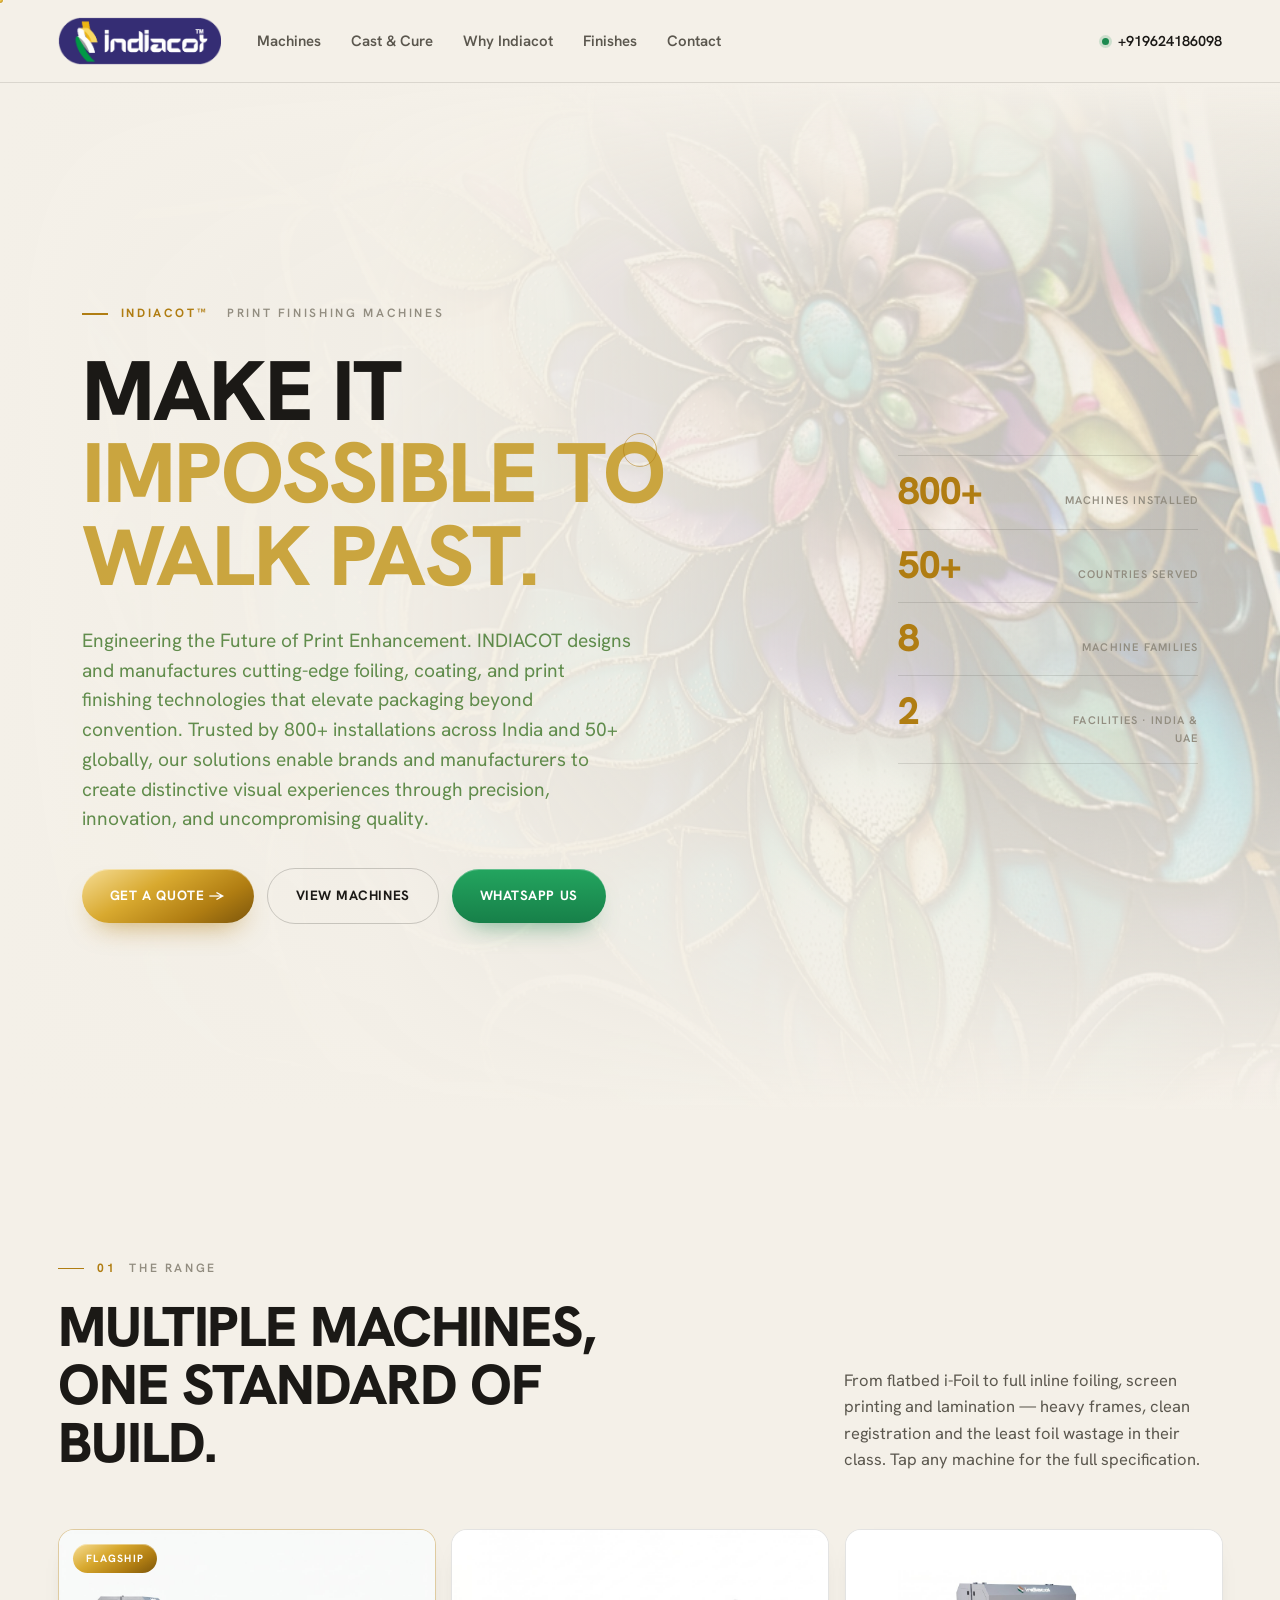
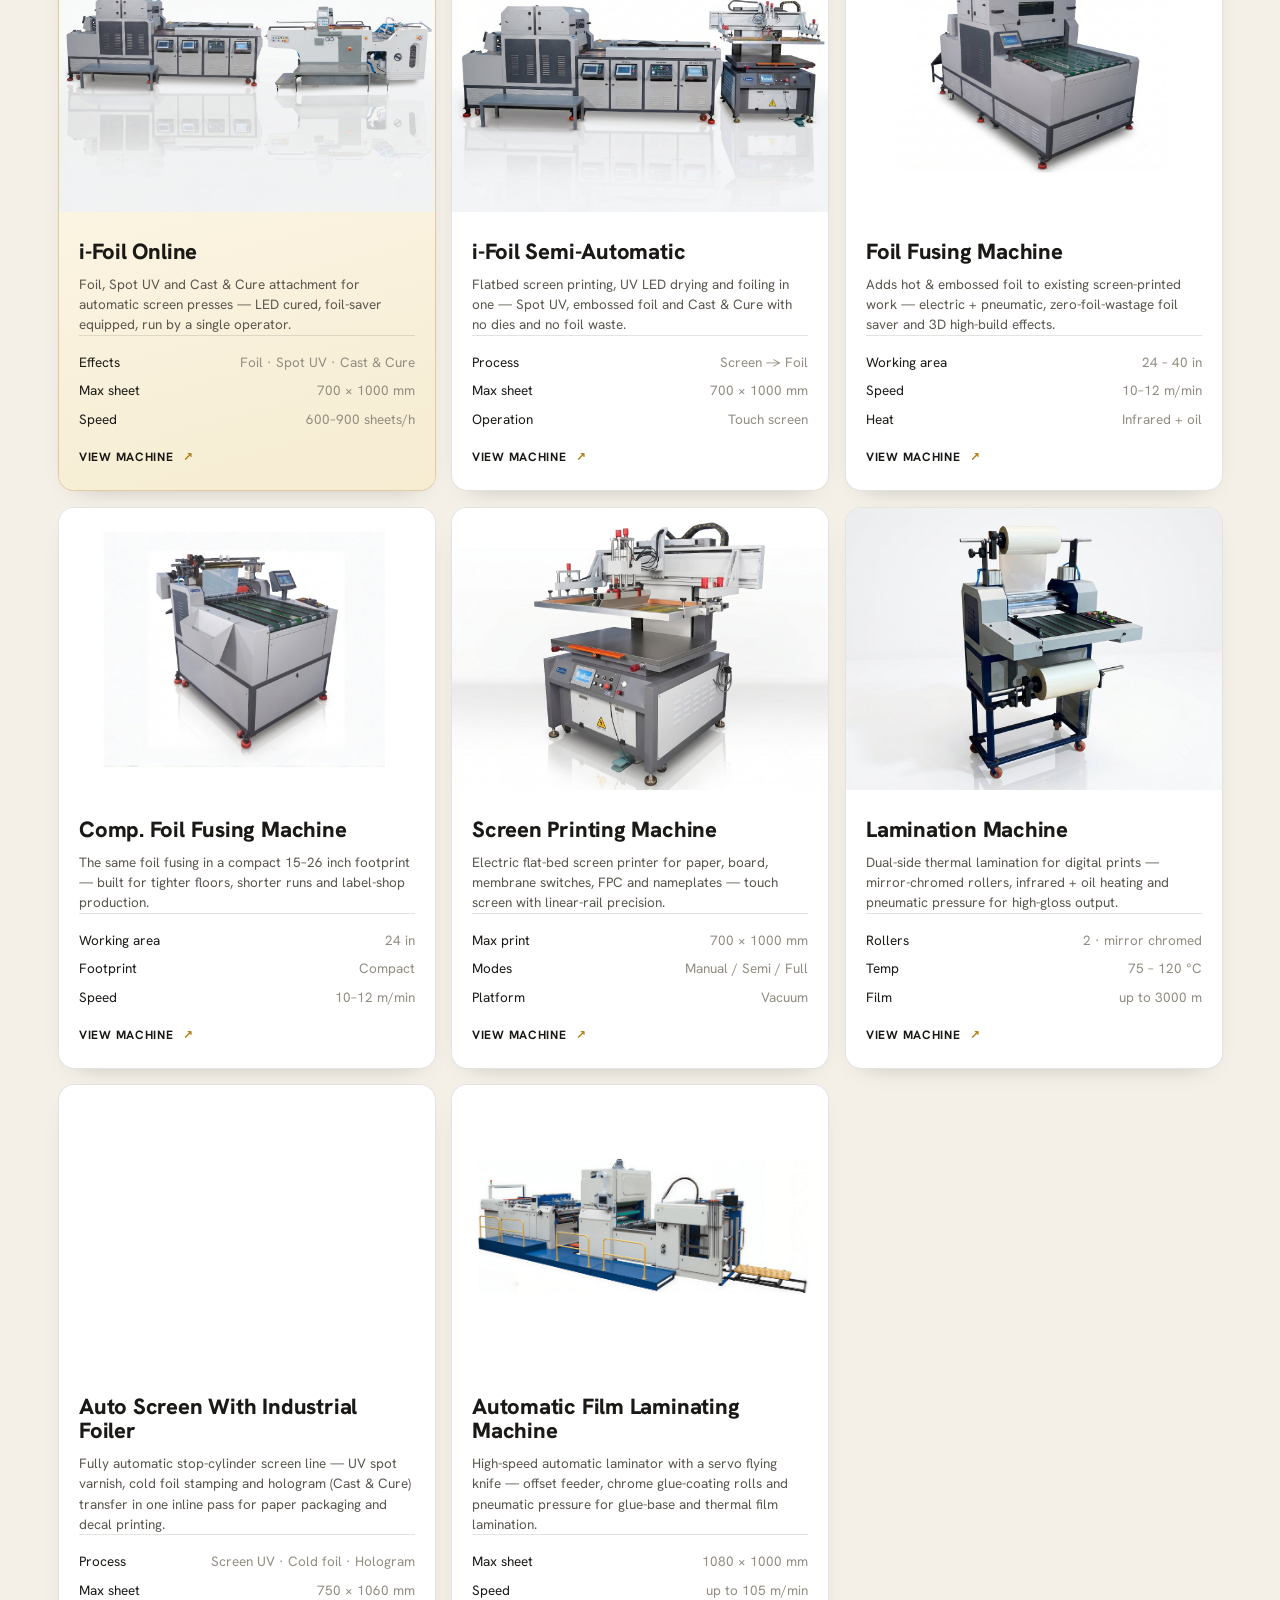
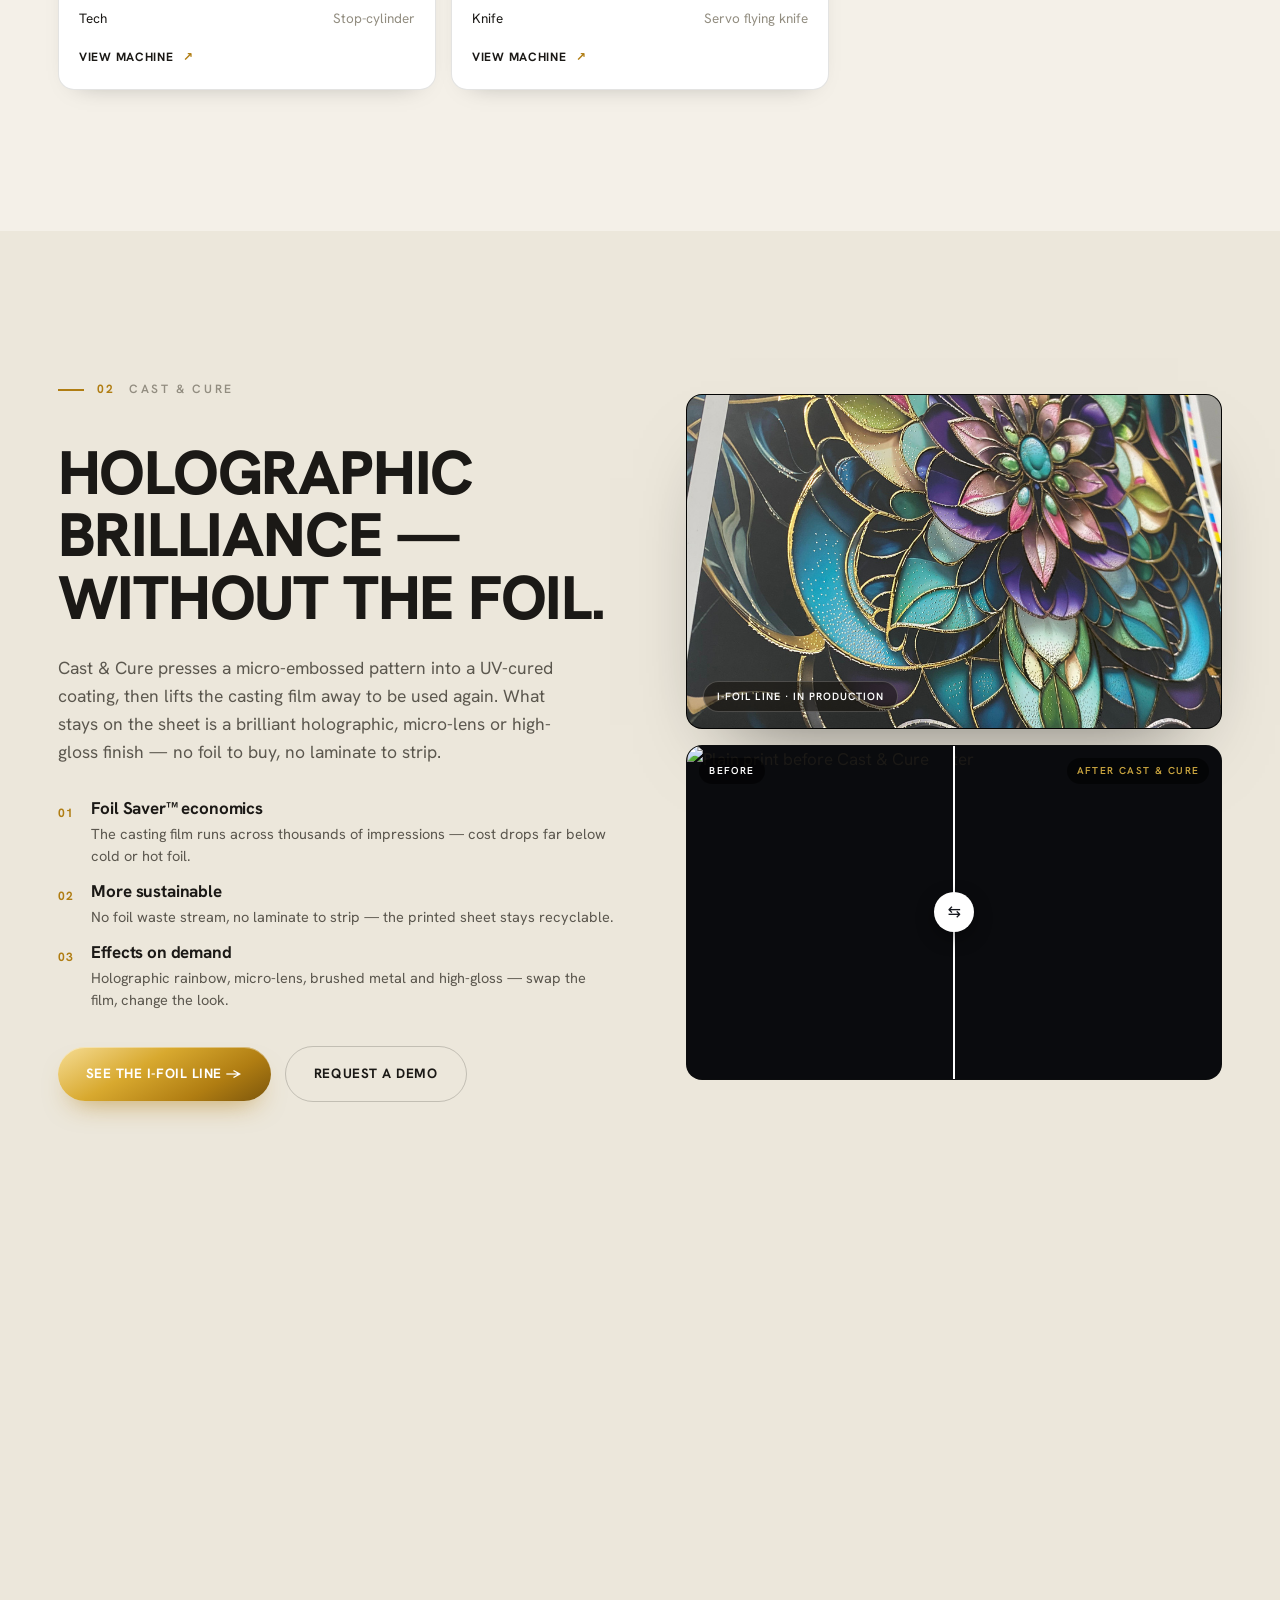
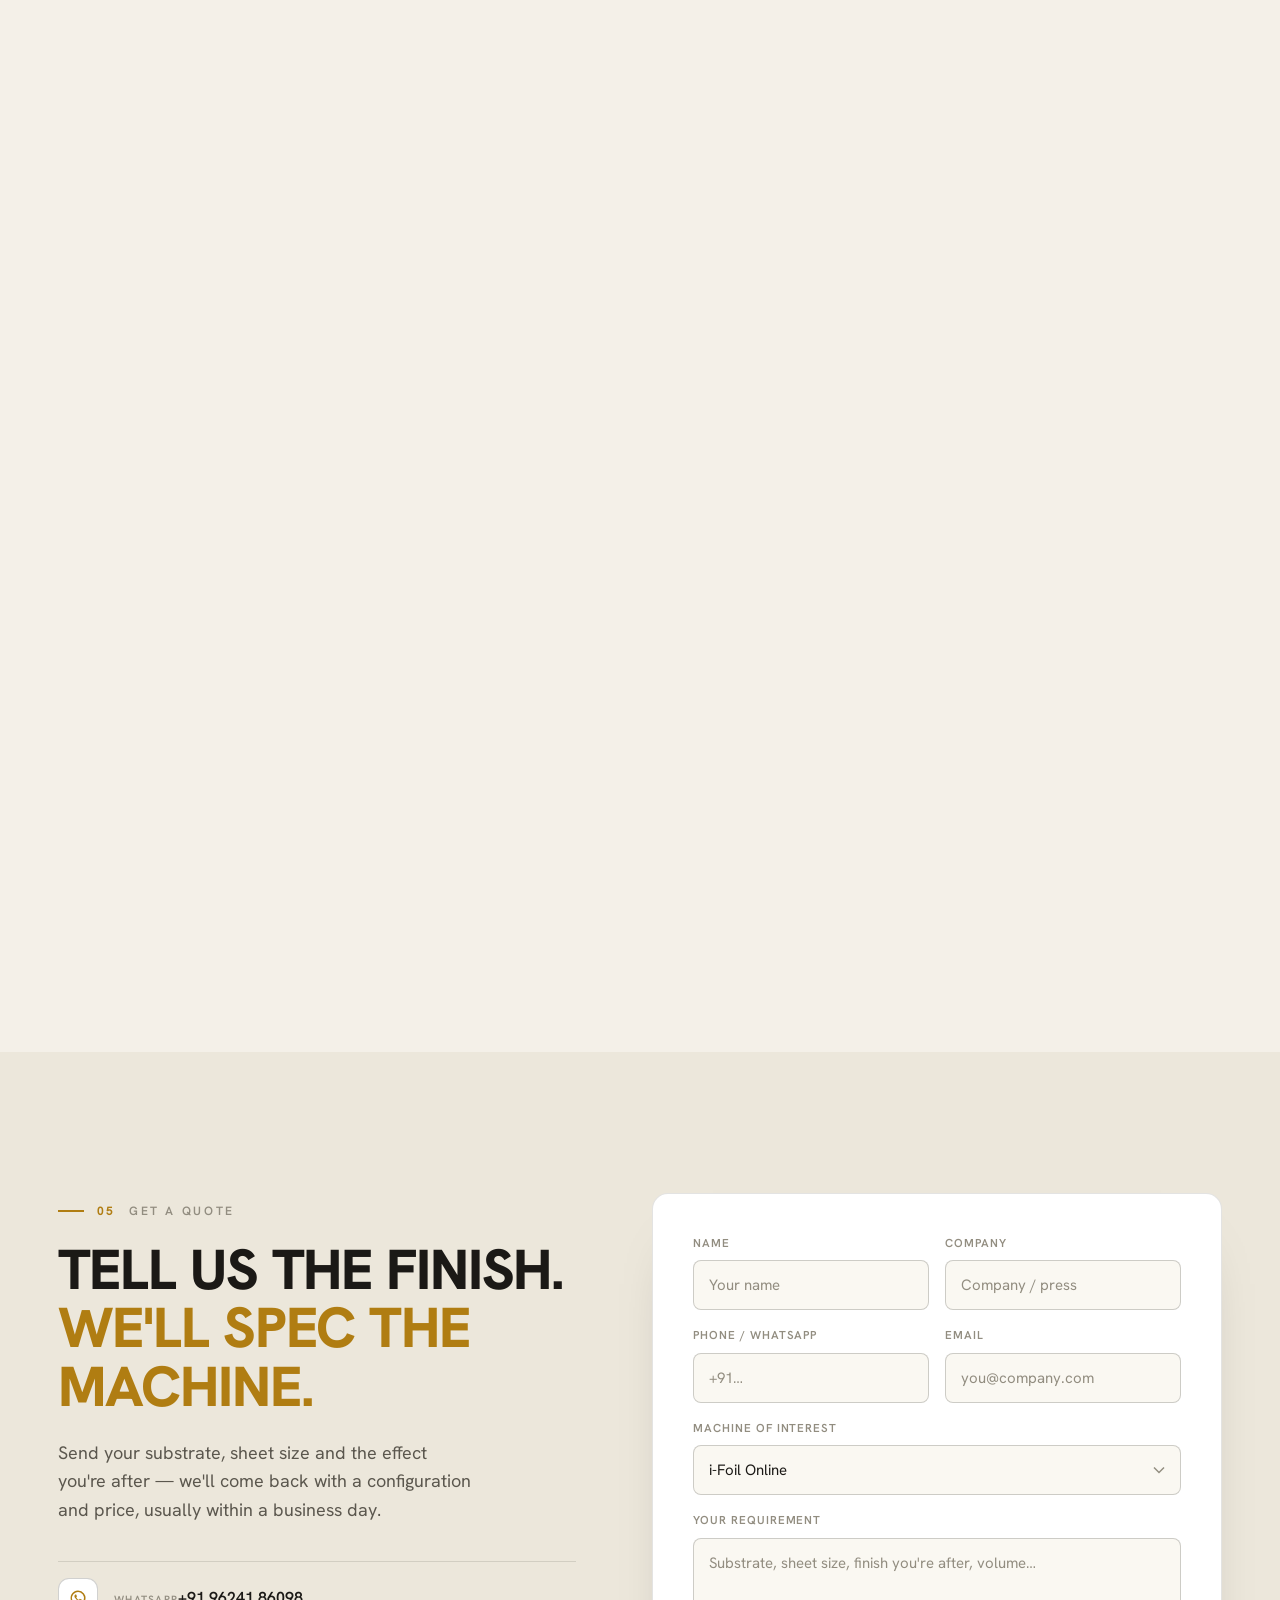
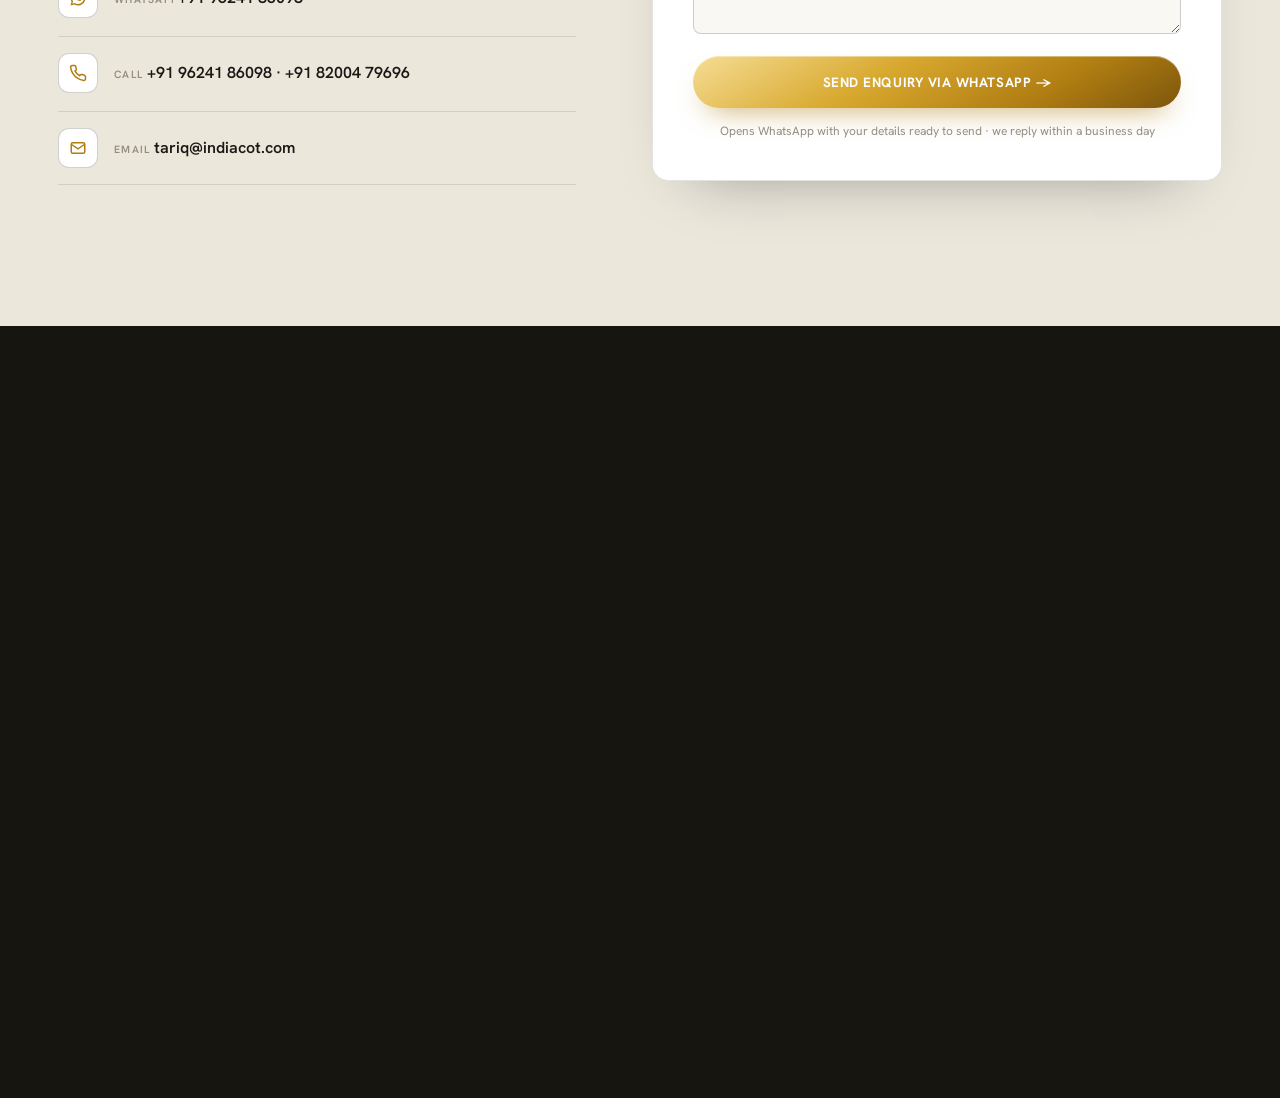
==== commit 0950f5f9: "Add site favicon (INDIACOT mark) across all pages Add favicon.ico, PNG icons (16/32/48/192/512) and " ====
--- a/index.html
+++ b/index.html
@@ -5,6 +5,10 @@
 <meta name="viewport" content="width=device-width,initial-scale=1">
 <style>html,body{background:#f4f0e8;margin:0;}#mapIntro{background:#f4f0e8;}.hero-video{background:#f4f0e8;}</style>
 <title>Indiacot — Foiling, Screen Printing, Lamination & Cast & Cure Machines</title>
+<link rel="icon" href="/assets/favicon.ico" sizes="any">
+<link rel="icon" type="image/png" sizes="32x32" href="/assets/favicon-32x32.png">
+<link rel="icon" type="image/png" sizes="16x16" href="/assets/favicon-16x16.png">
+<link rel="apple-touch-icon" sizes="180x180" href="/assets/apple-touch-icon.png">
 <meta name="description" content="Indiacot manufactures i-Foil, hot foil stamping, screen printing, foil fusing, UV coating and lamination machines for foil, Spot UV, 3D and Cast & Cure print finishing. Engineered in Rajkot · 800+ installations · 50+ countries.">
 <meta name="keywords" content="foiling machine, hot foil stamping machine, screen printing machine, lamination machine, UV coating machine, foil fusing machine, Cast & Cure machine, i-Foil, Spot UV, holographic foil finishing, print finishing machine manufacturer, Rajkot">
 <meta name="author" content="Indiacot">
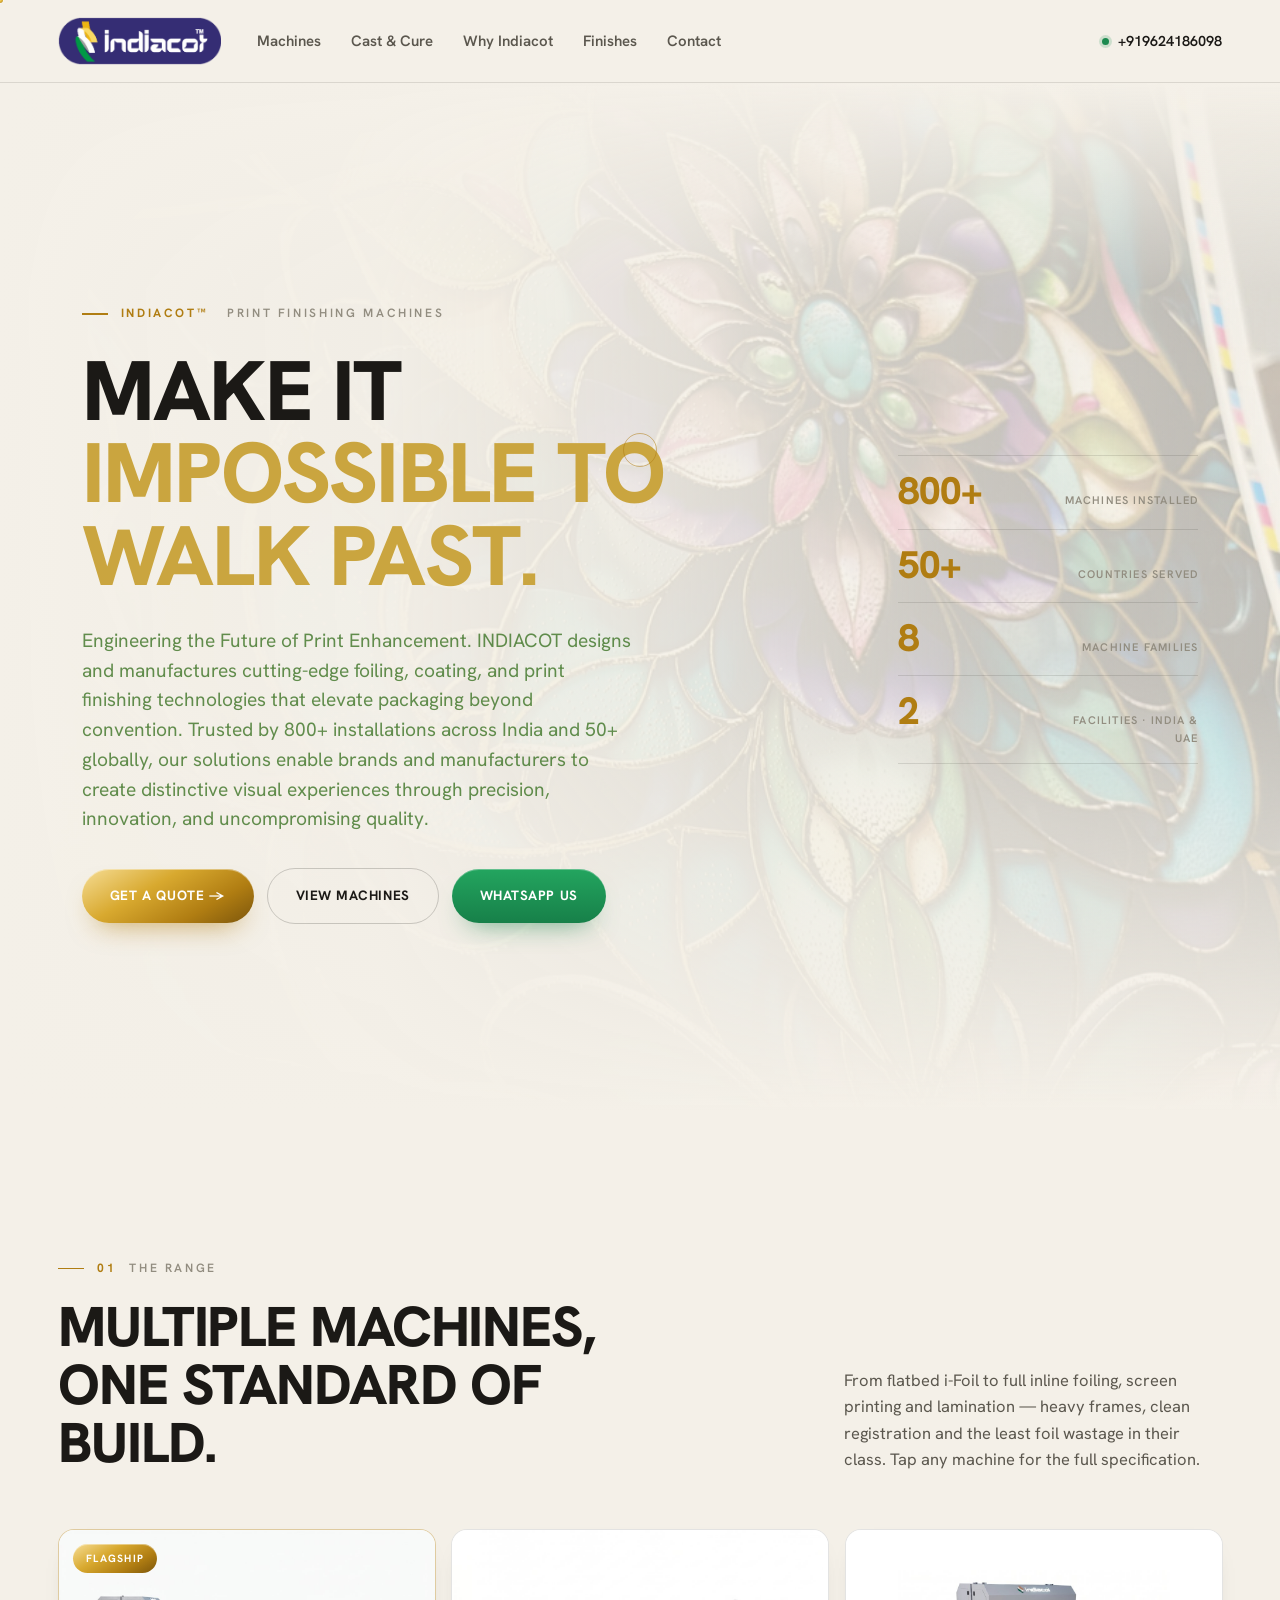
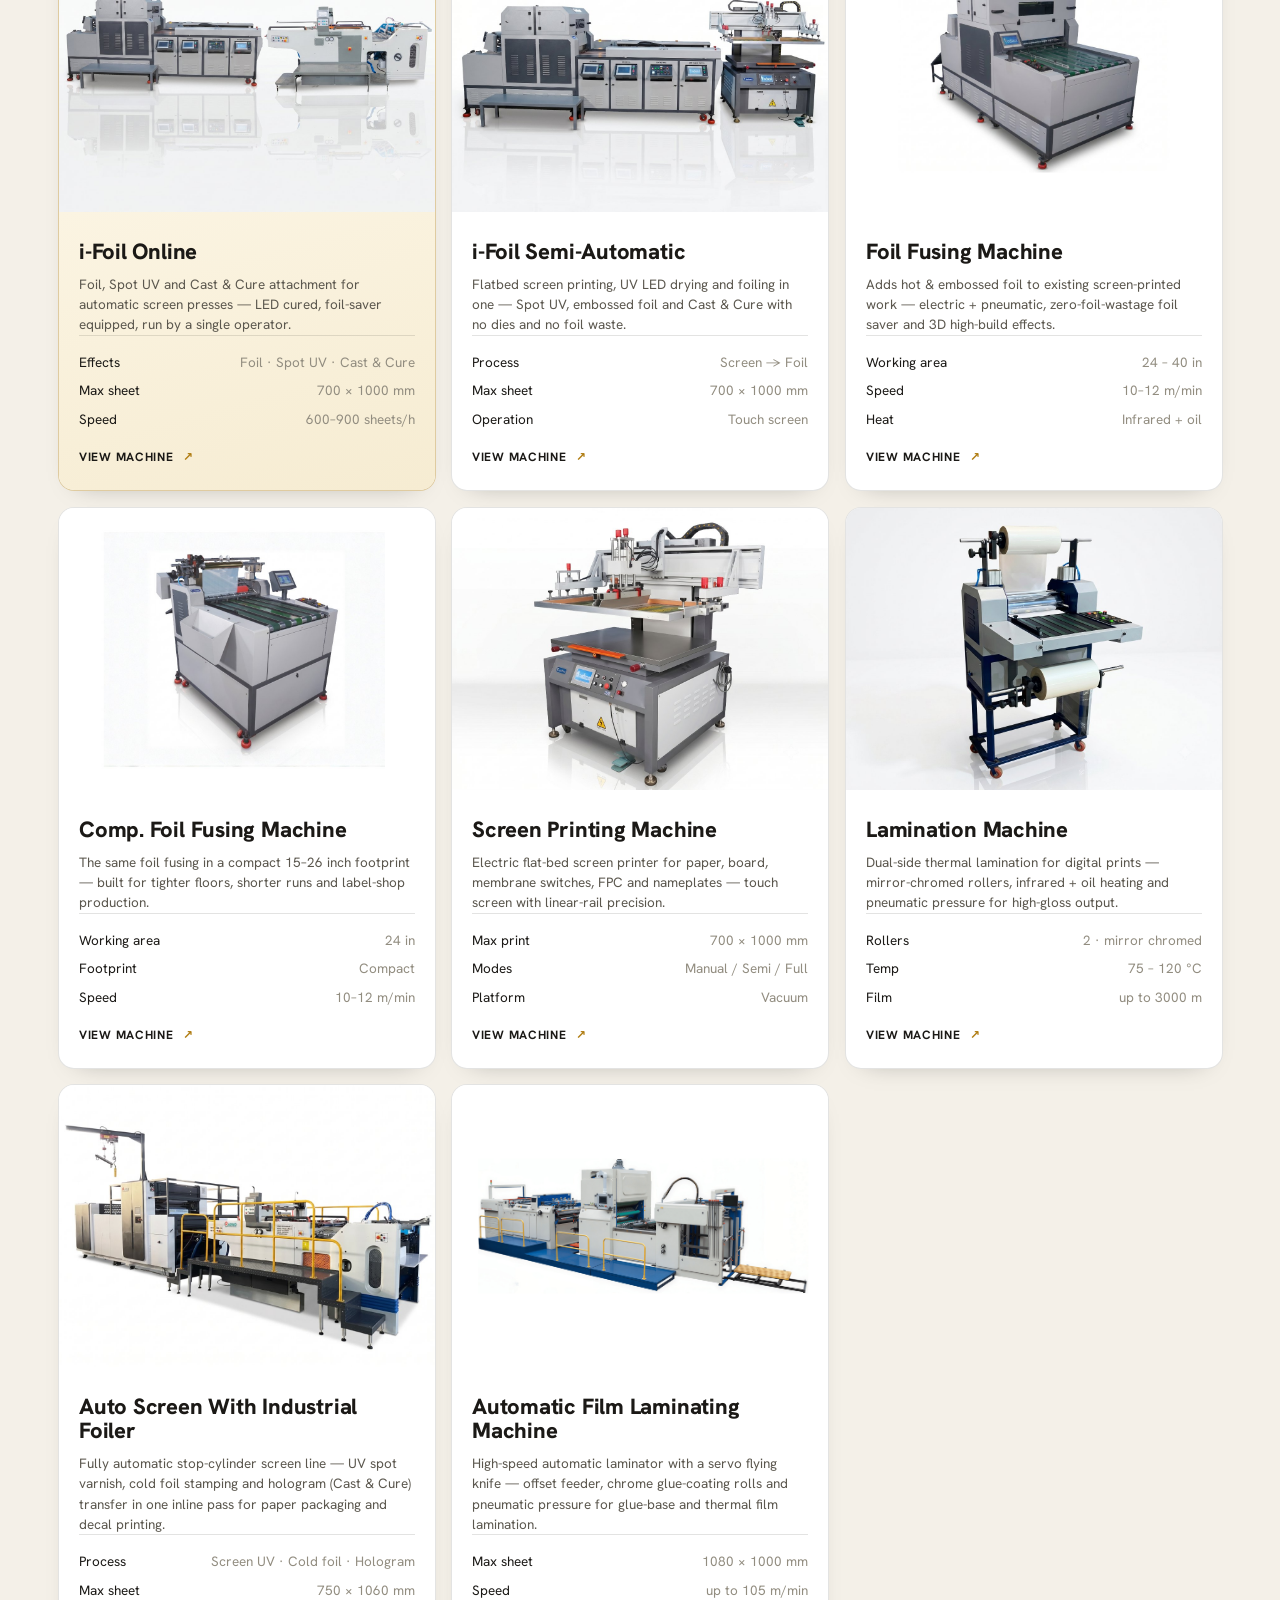
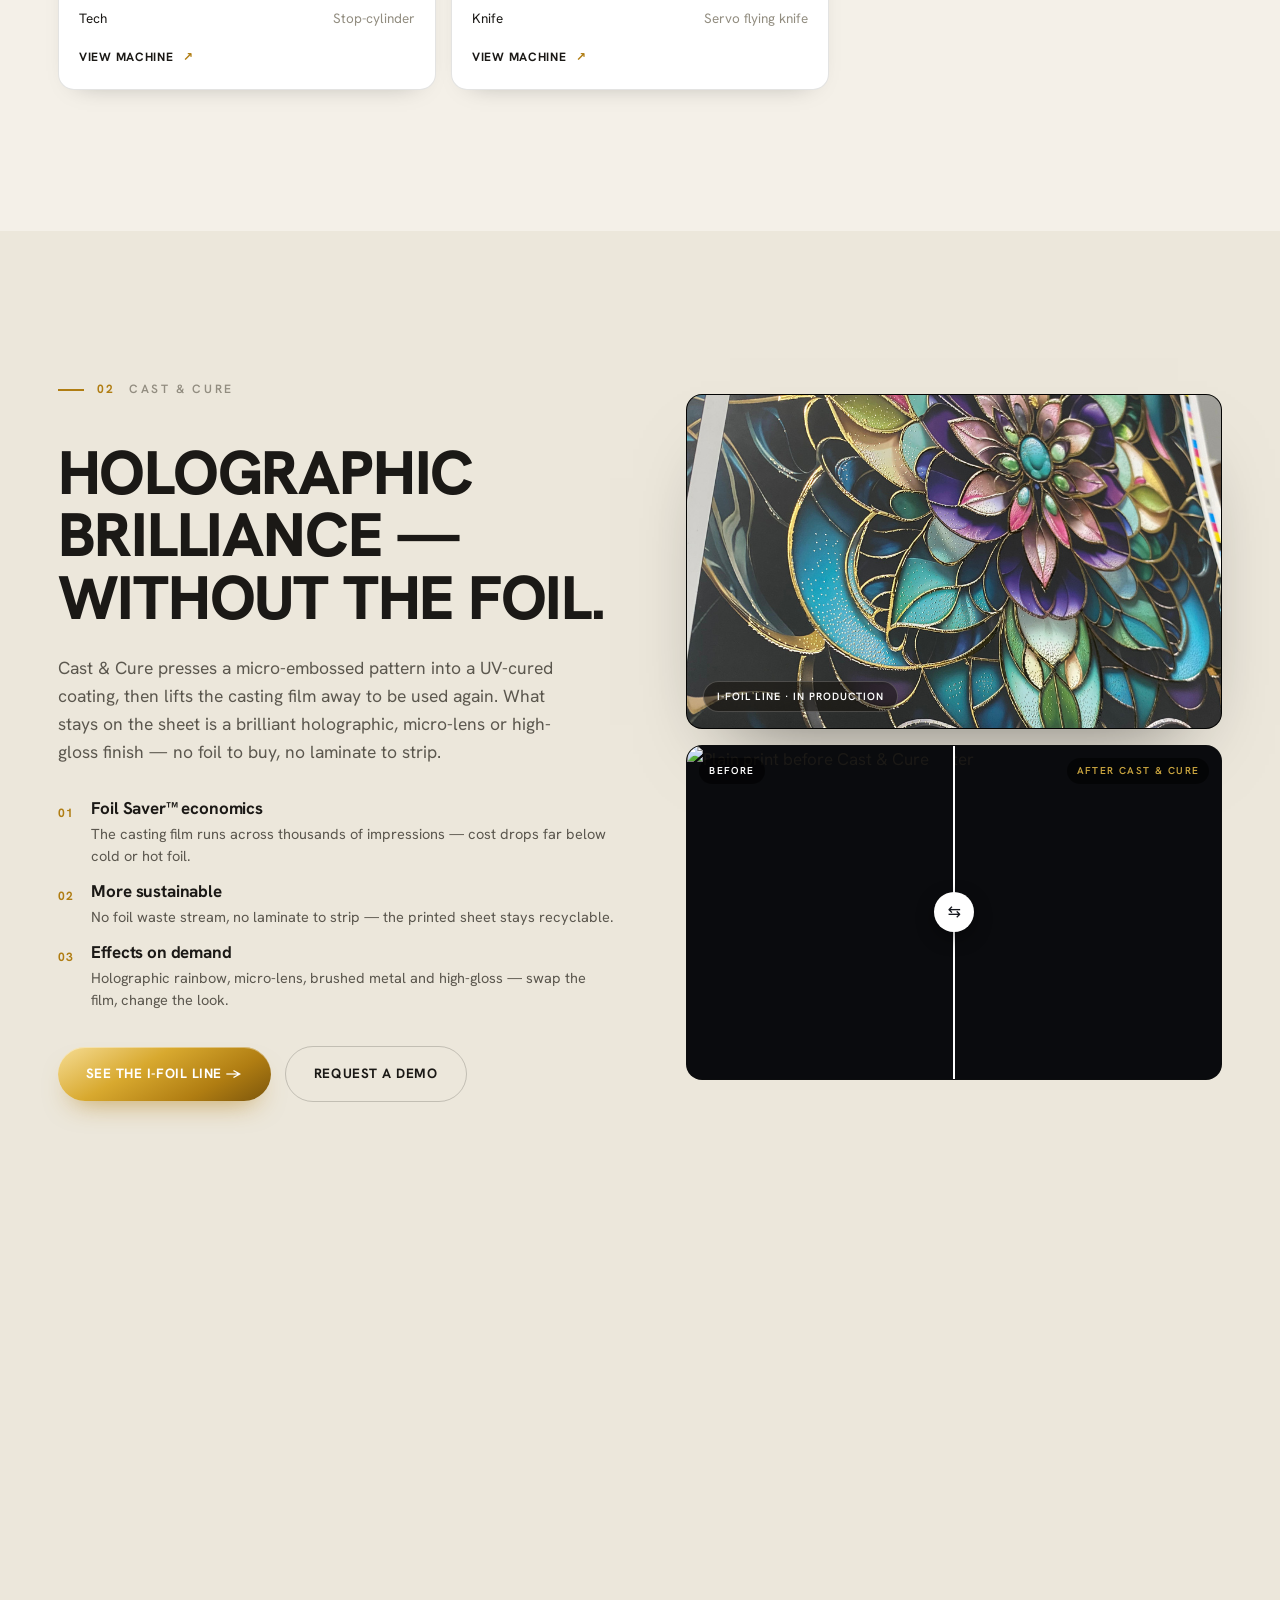
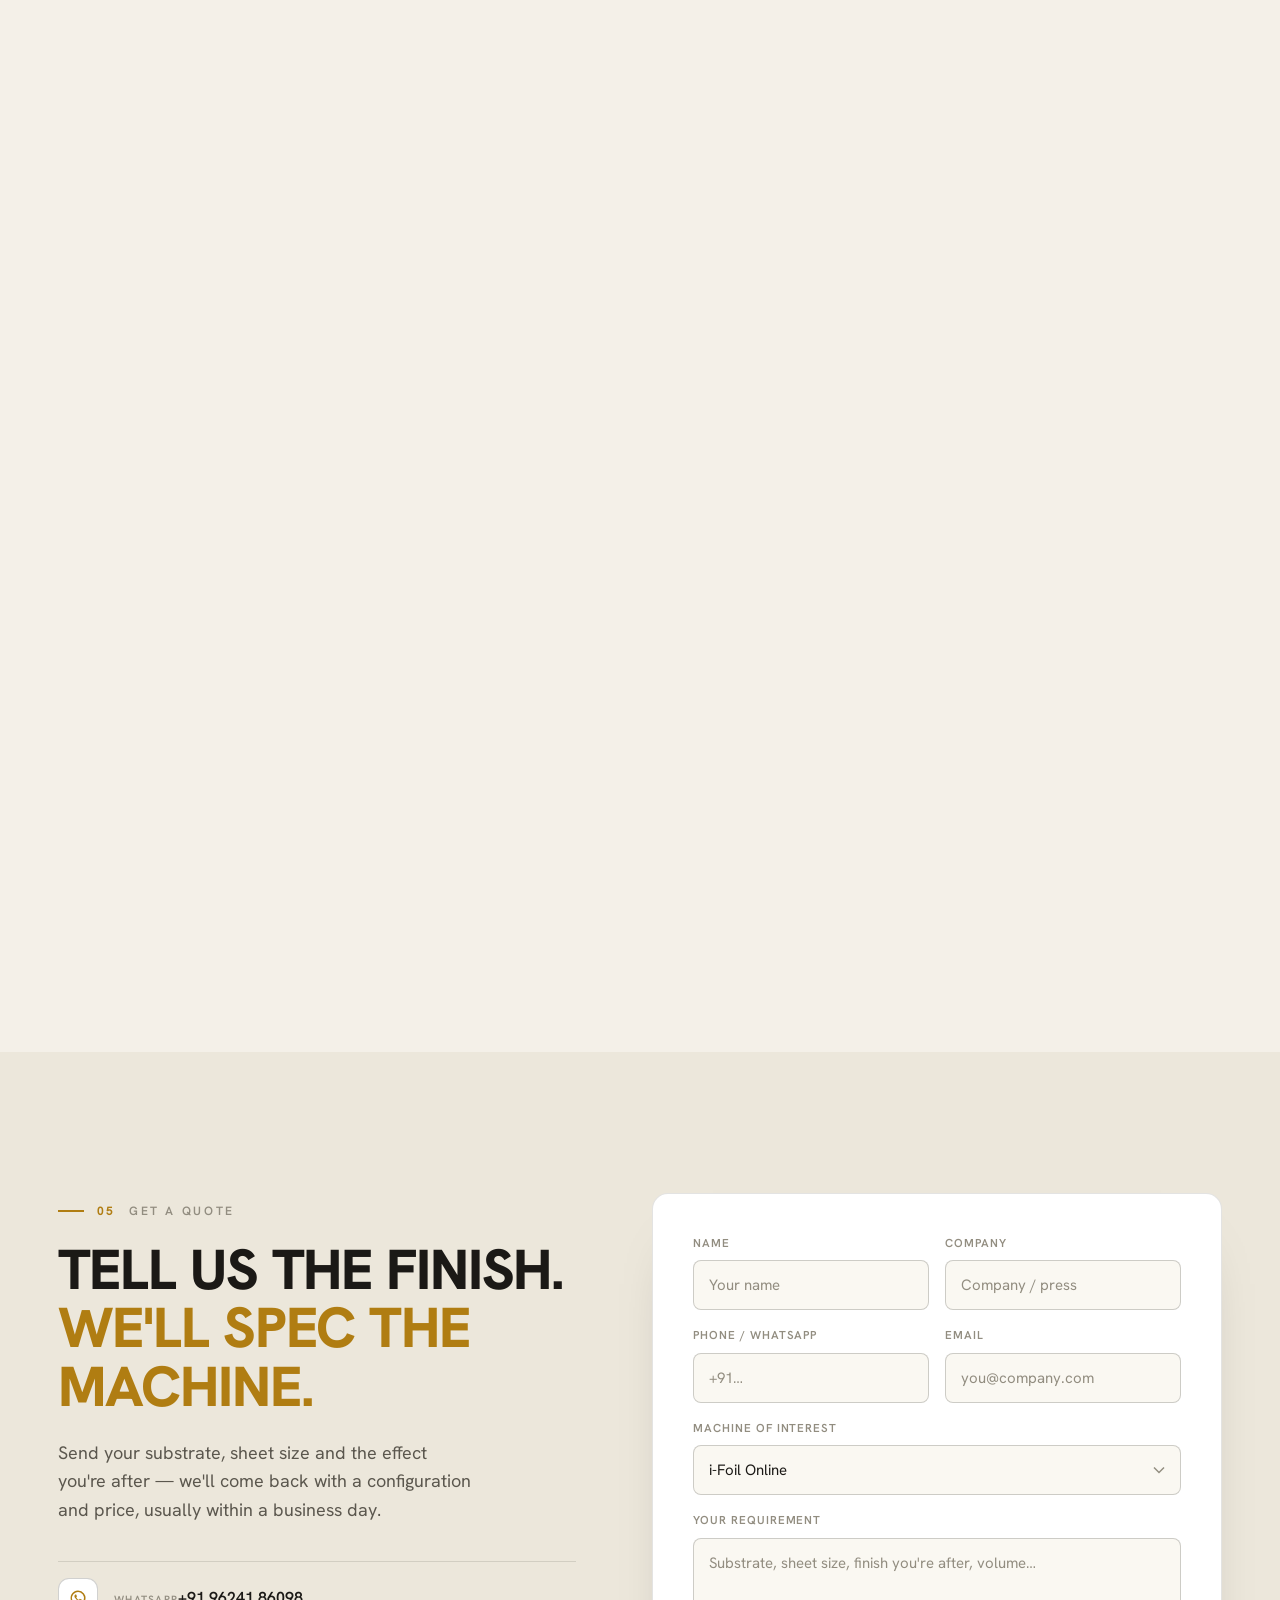
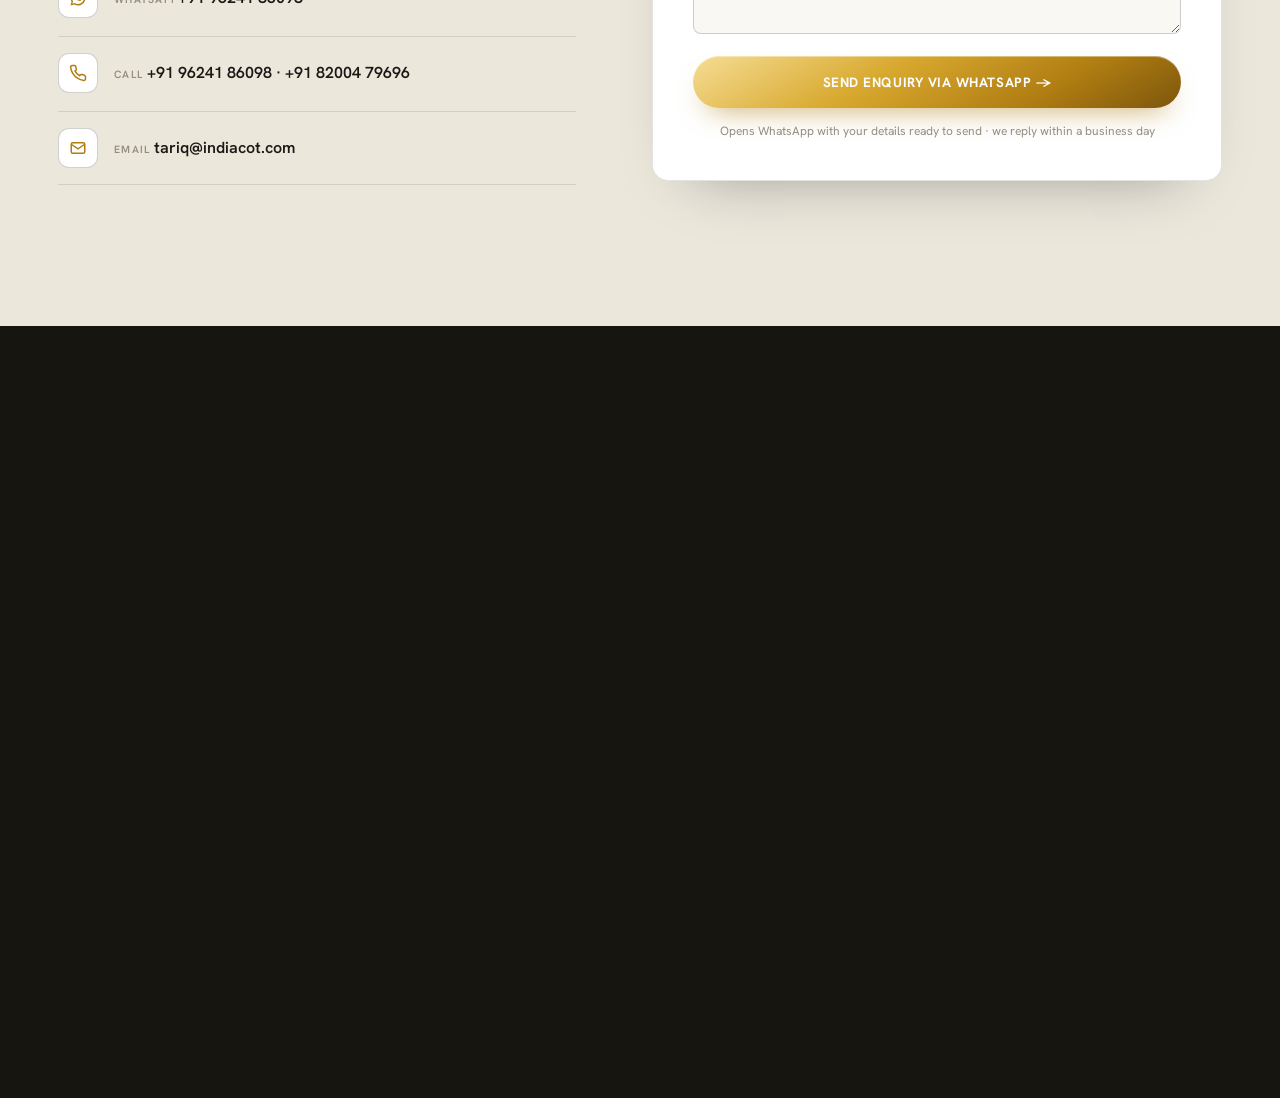
==== commit 5cf2793a: "Fix inconsistent trust numbers on homepage (standardize to 800+ installations, 50+ countries) Co-Aut" ====
--- a/index.html
+++ b/index.html
@@ -298,7 +298,7 @@
         <div class="ico"><svg width="18" height="18" viewBox="0 0 24 24" fill="none" stroke="currentColor" stroke-width="2"><circle cx="12" cy="12" r="9"/><path d="M3 12h18M12 3c2.5 2.7 2.5 15.3 0 18M12 3c-2.5 2.7-2.5 15.3 0 18"/></svg></div>
         <h3>Export-ready quality</h3>
         <p>Crated, commissioned and supported abroad, with a UAE branch in Ajman for the GCC market.</p>
-        <div class="stat">Installed in <b>30+ countries</b></div>
+        <div class="stat">Installed in <b>50+ countries</b></div>
       </div>
     </div>
   </div>
@@ -414,7 +414,7 @@
     <div class="foot-grid">
       <div>
         <img class="logo" src="assets/indiacot-logo-trim.png" alt="Indiacot">
-        <p class="blurb">Indiacot™ builds the i-Foil, screen printing, foil fusing and lamination machines behind the world's most eye-catching print finishes — engineered in Rajkot, running in 550+ plants across 30+ countries.</p>
+        <p class="blurb">Indiacot™ builds the i-Foil, screen printing, foil fusing and lamination machines behind the world's most eye-catching print finishes — engineered in Rajkot, running in 800+ installations across 50+ countries.</p>
       </div>
       <div class="foot-col">
         <h5>Machines</h5>
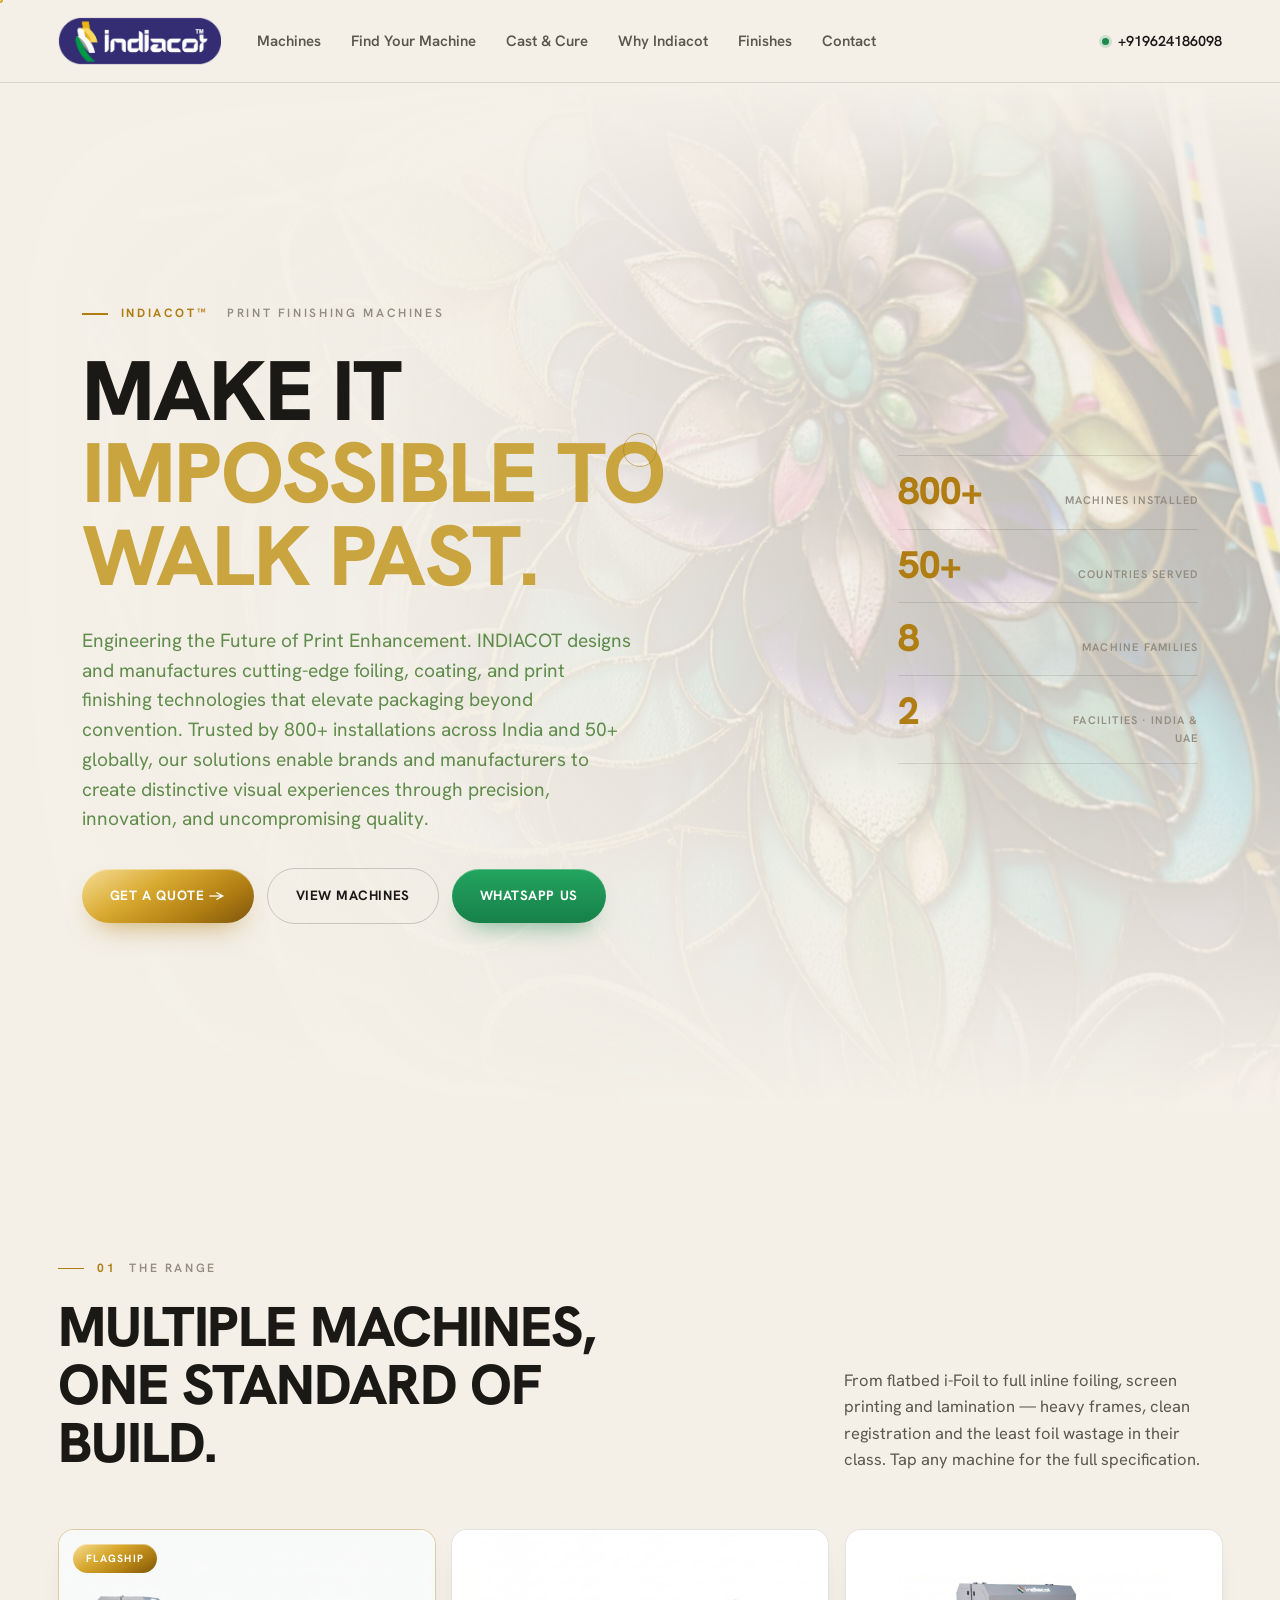
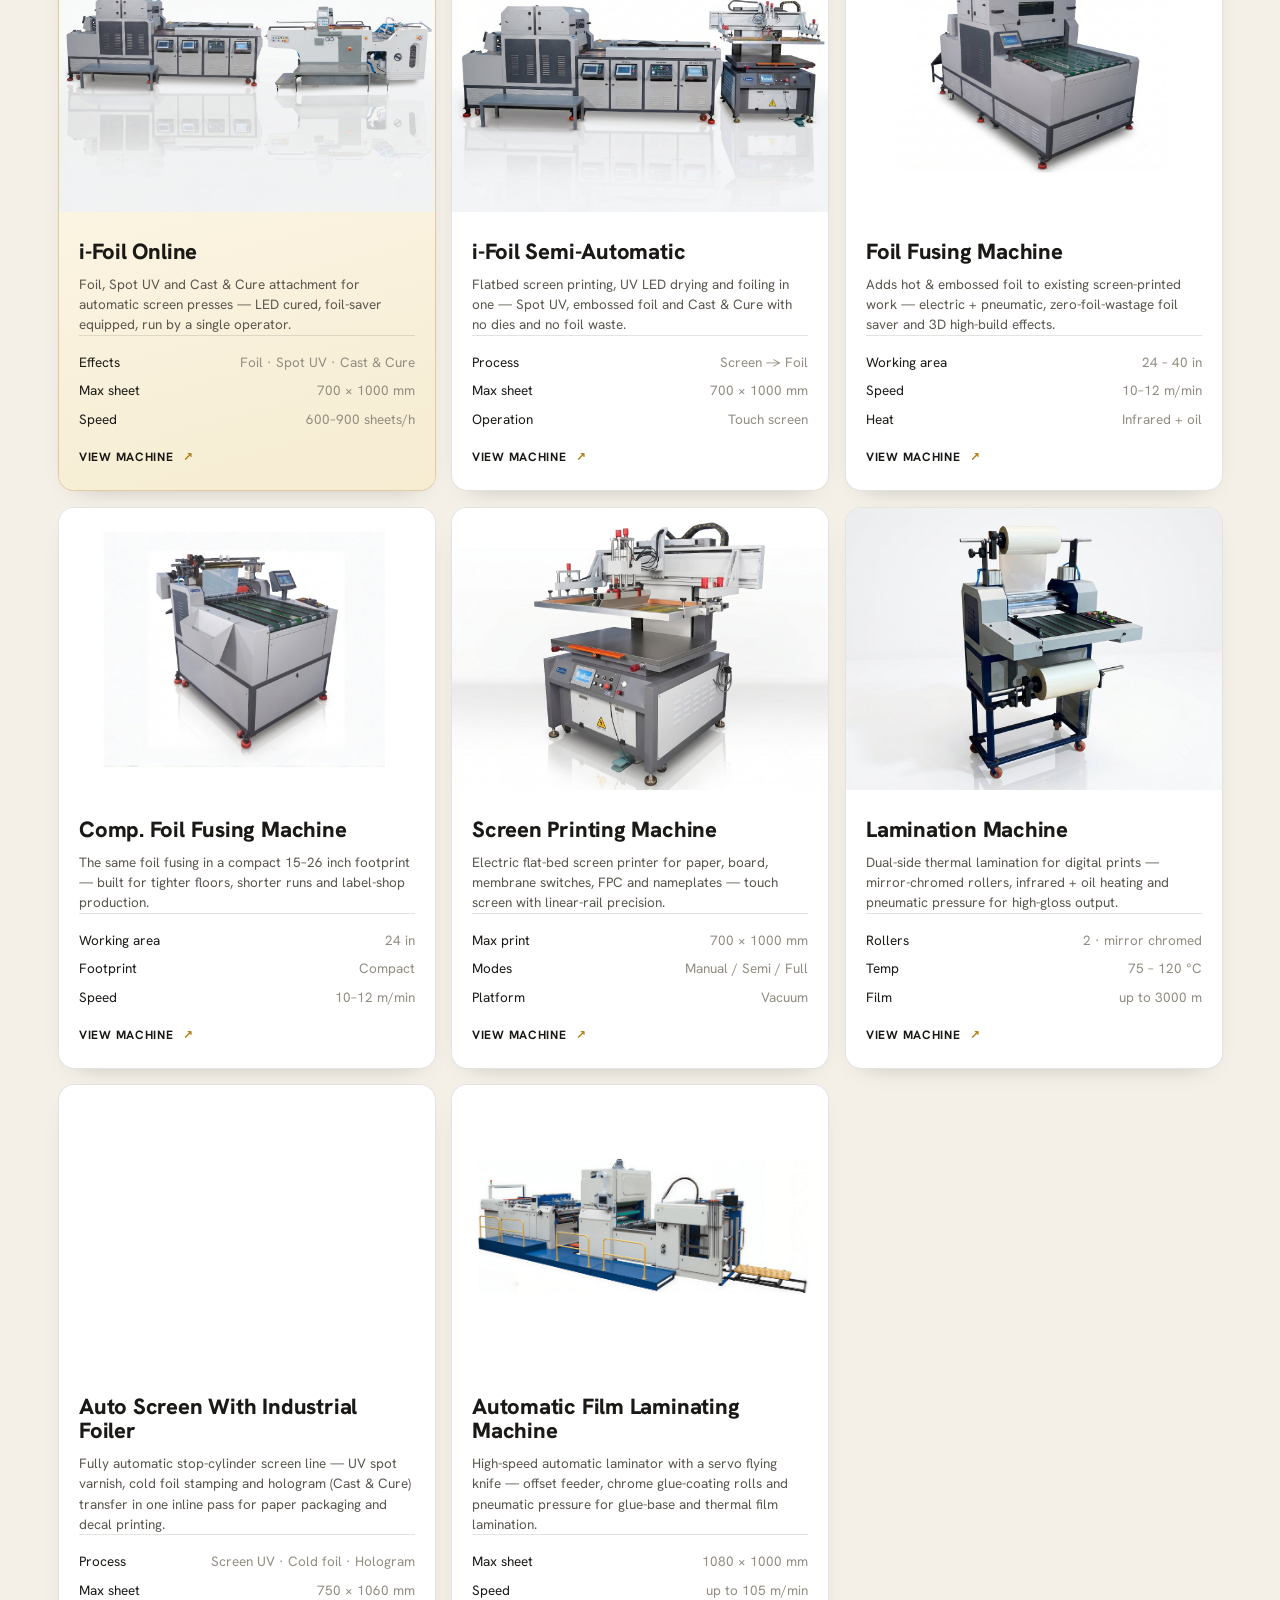
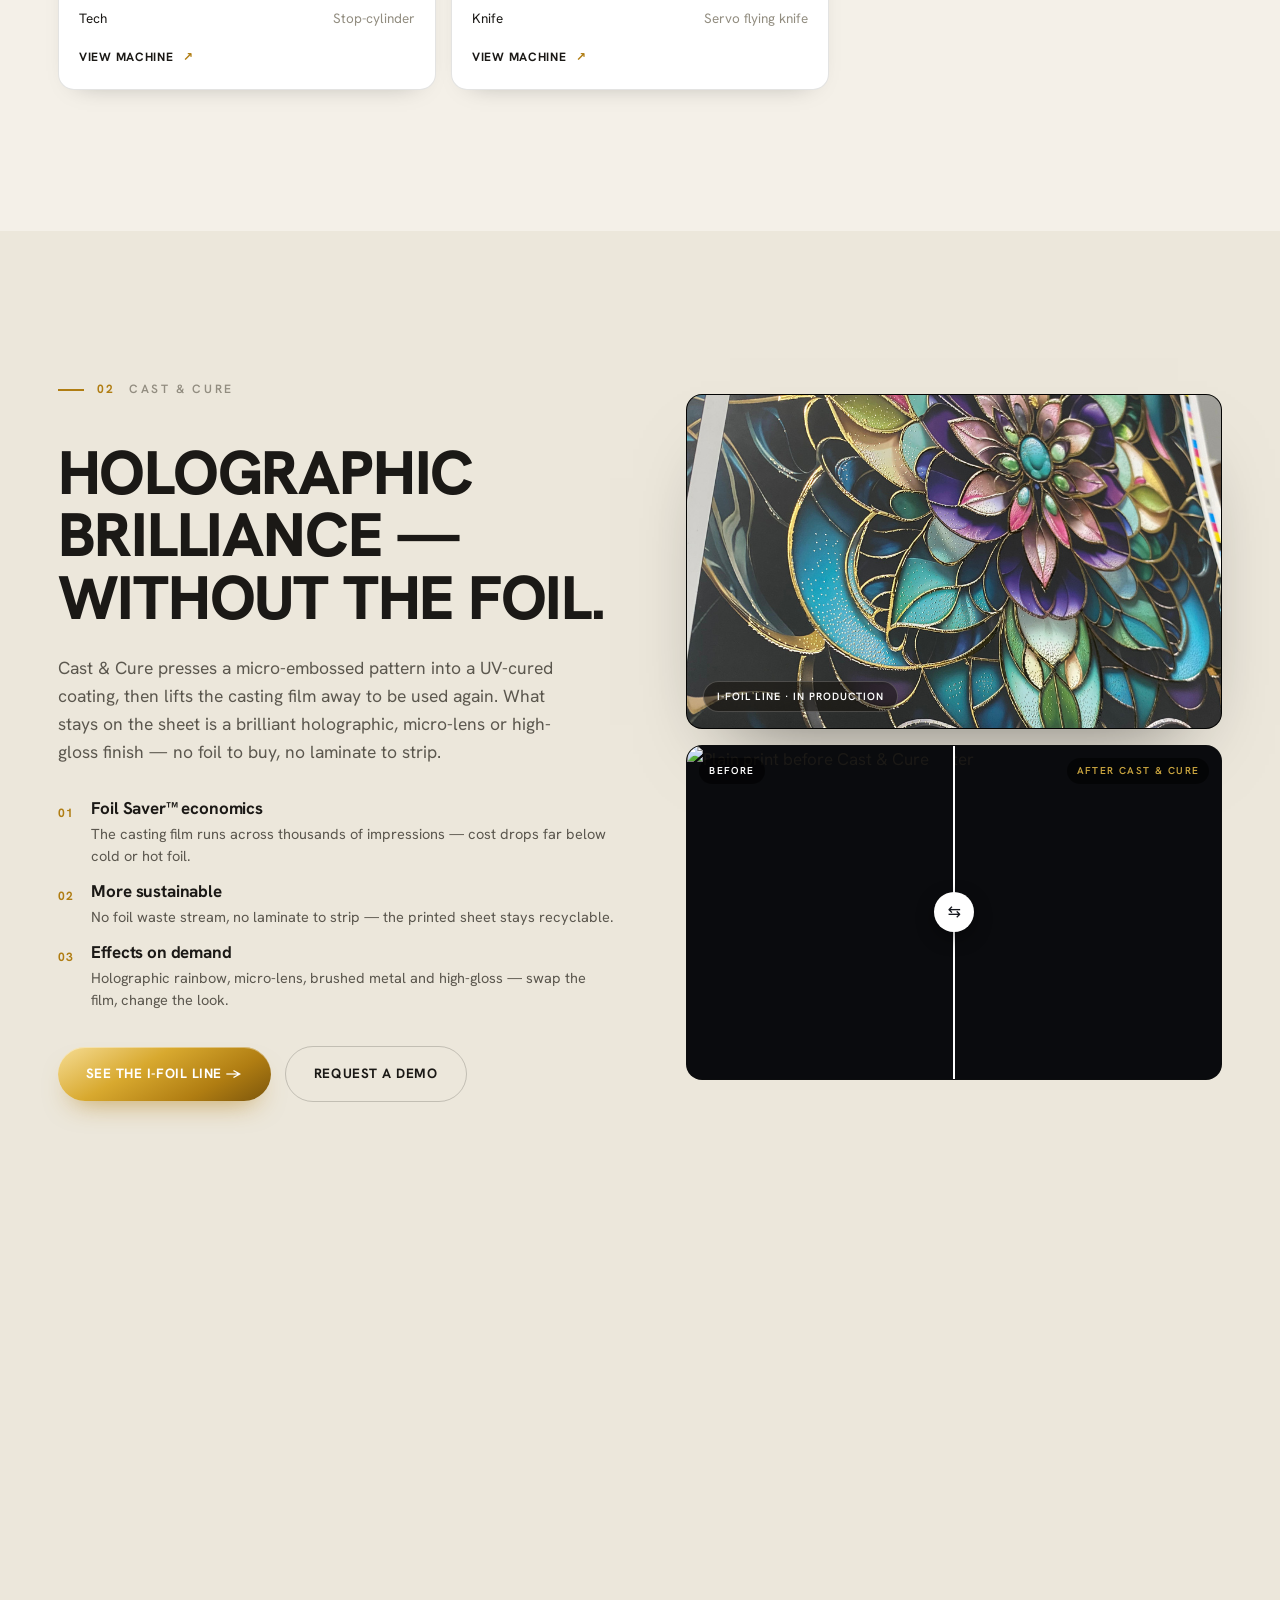
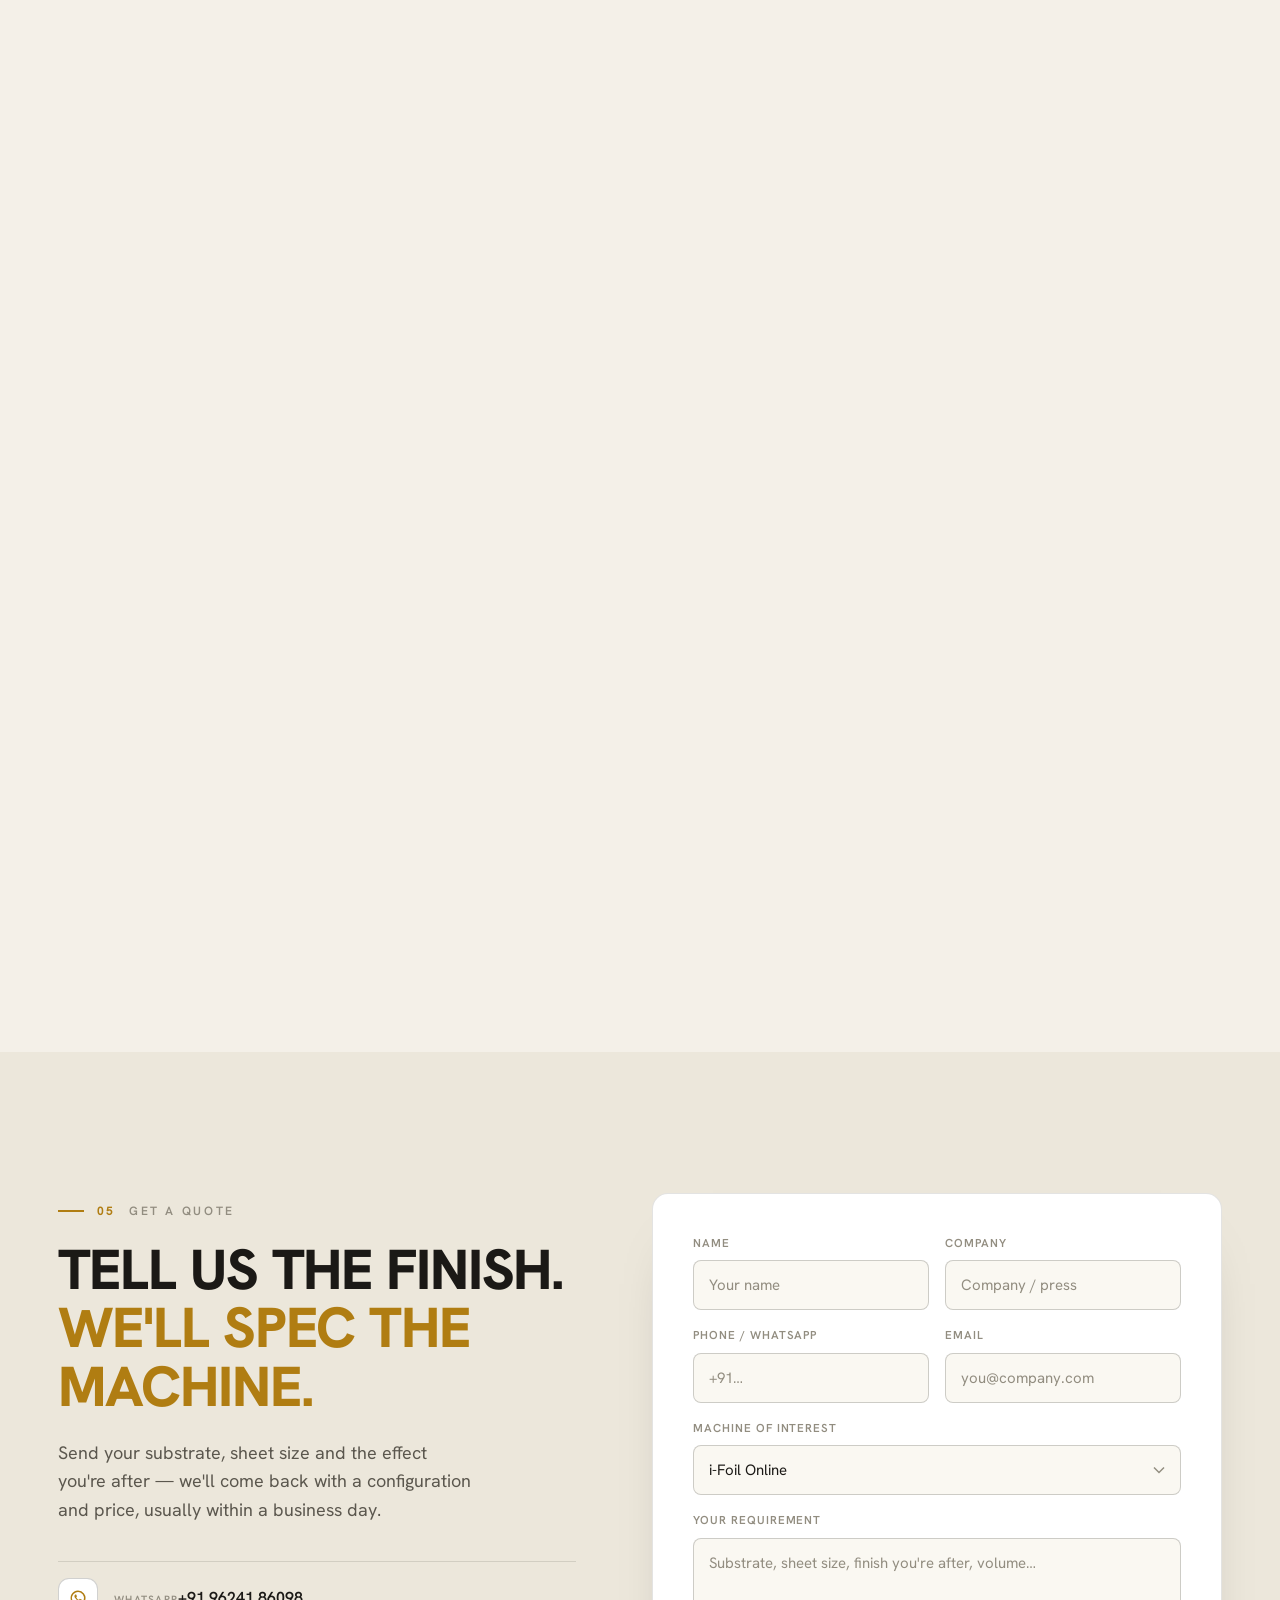
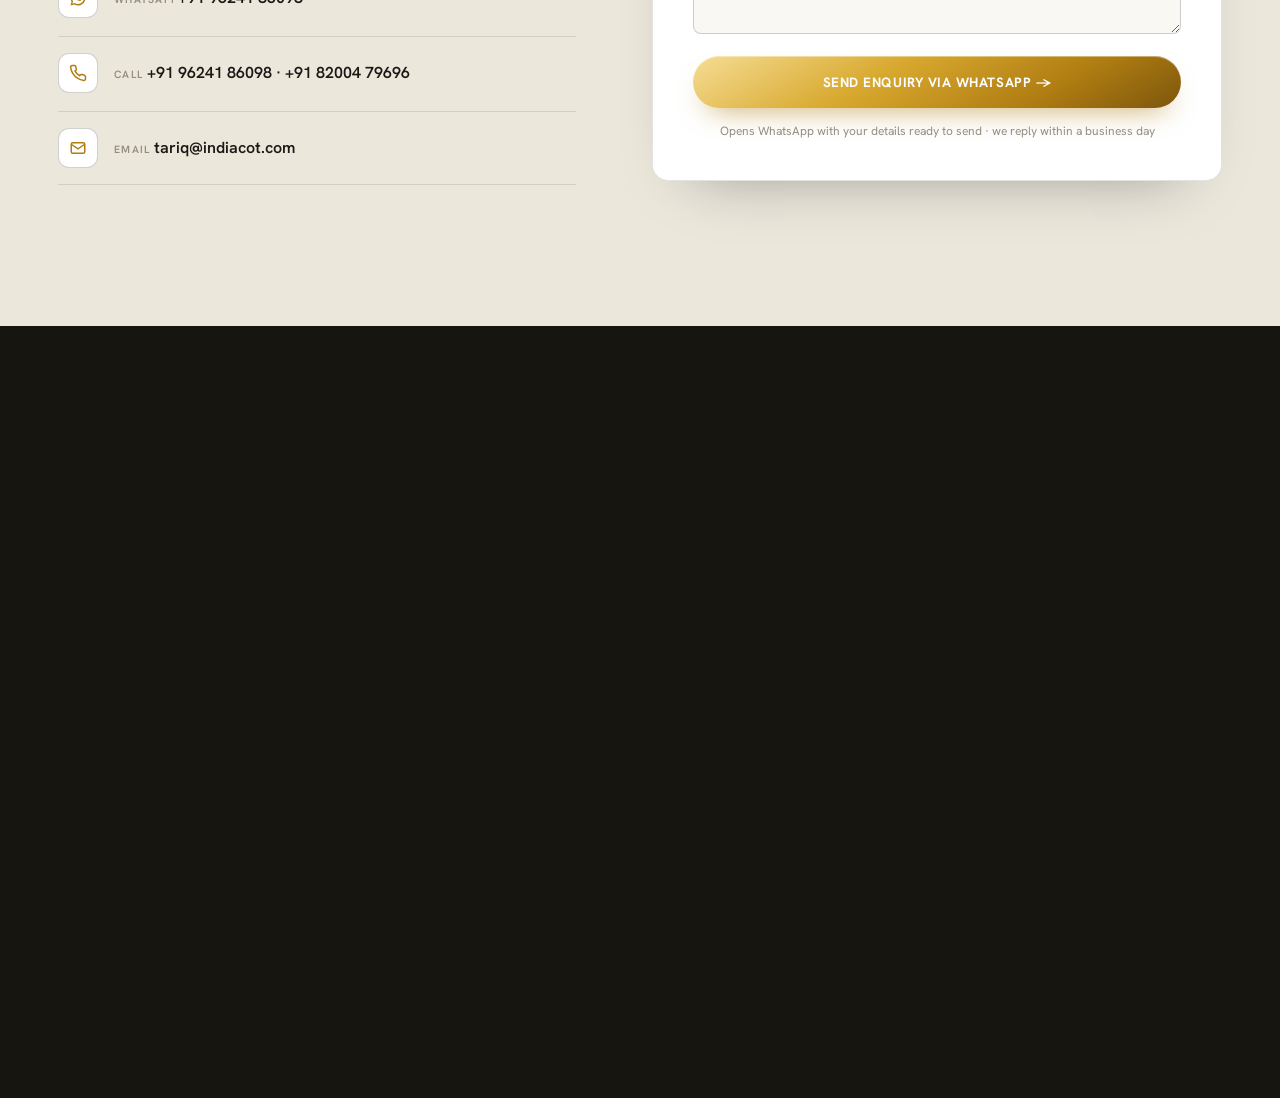
==== commit 6c91c97d: "Add interactive Find Your Machine finder (find.html) + nav links site-wide - New /find.html: 2-quest" ====
--- a/index.html
+++ b/index.html
@@ -92,6 +92,7 @@
     <a href="#top"><img class="logo" src="assets/indiacot-logo-trim.png" alt="Indiacot"></a>
     <nav class="nav-links" id="navLinks">
       <a href="#machines">Machines</a>
+      <a href="find.html">Find Your Machine</a>
       <a href="#castcure">Cast &amp; Cure</a>
       <a href="#why">Why Indiacot</a>
       <a href="#showcase">Finishes</a>
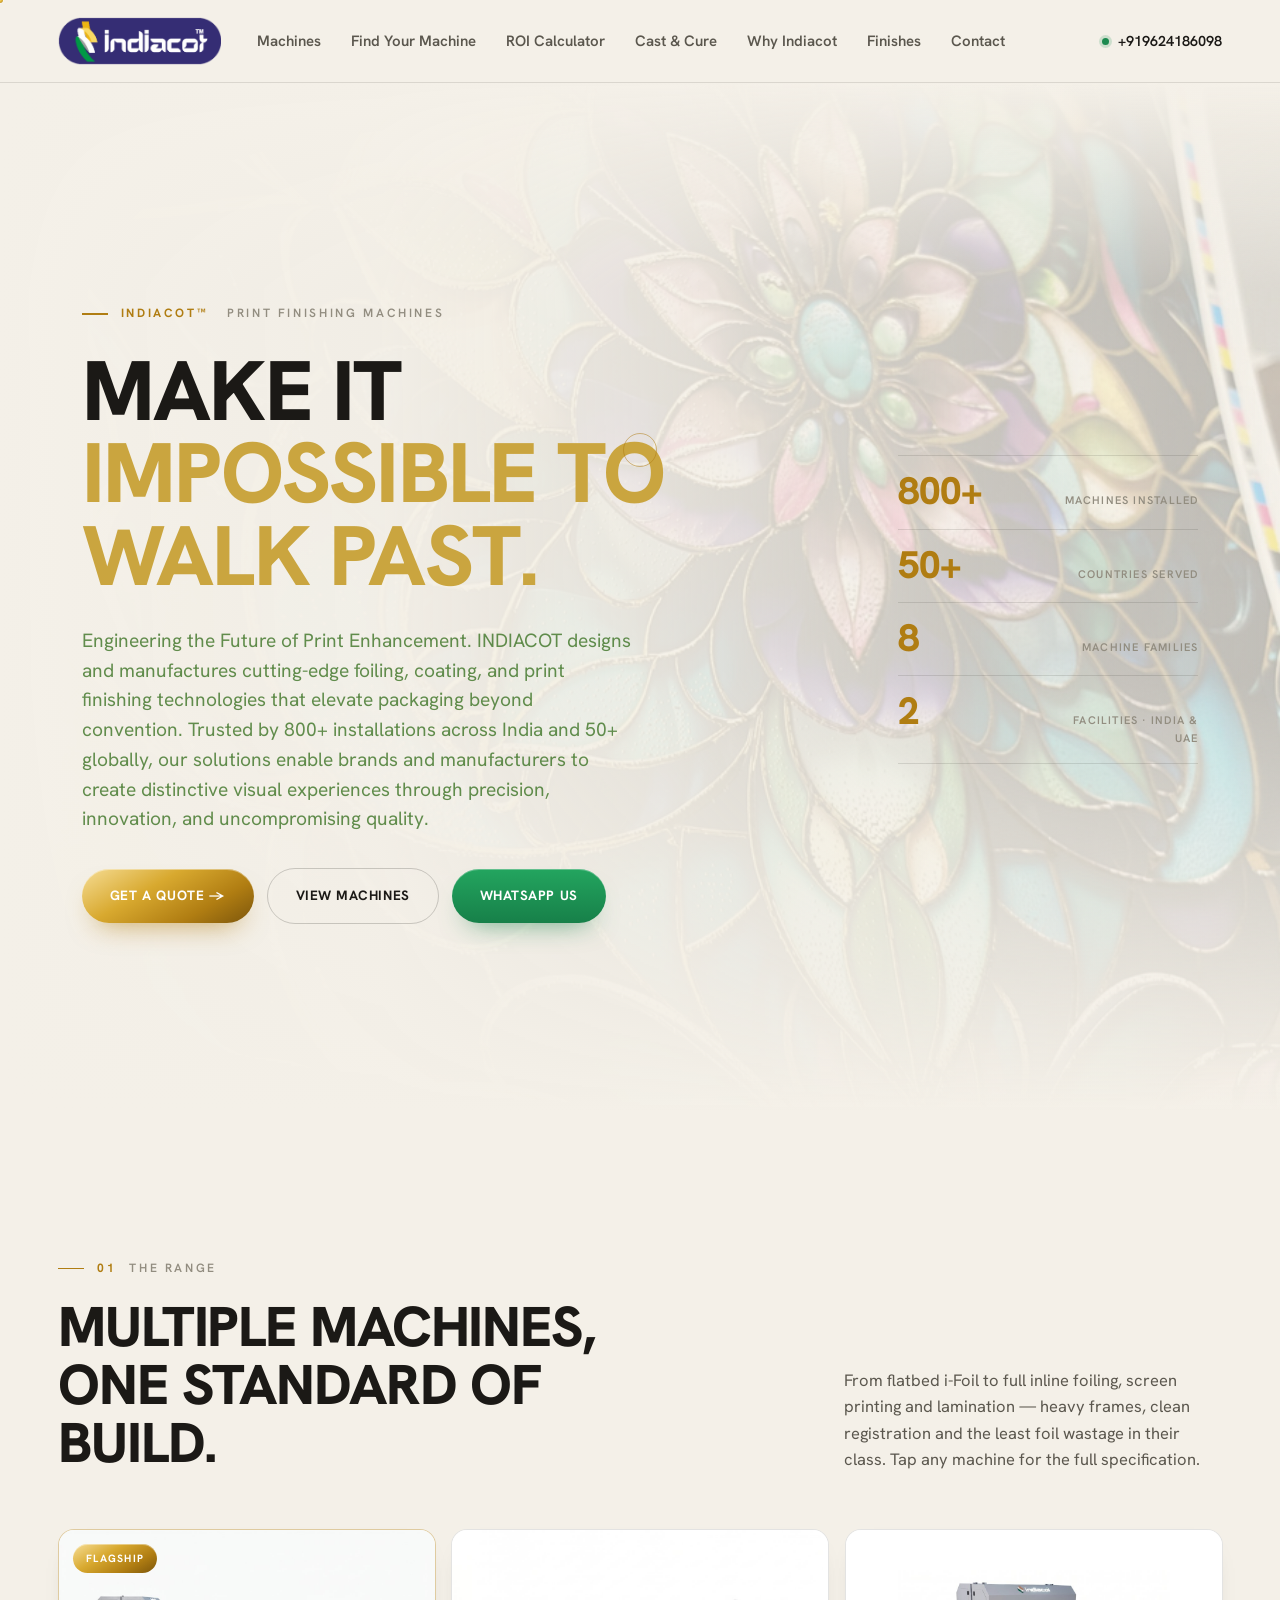
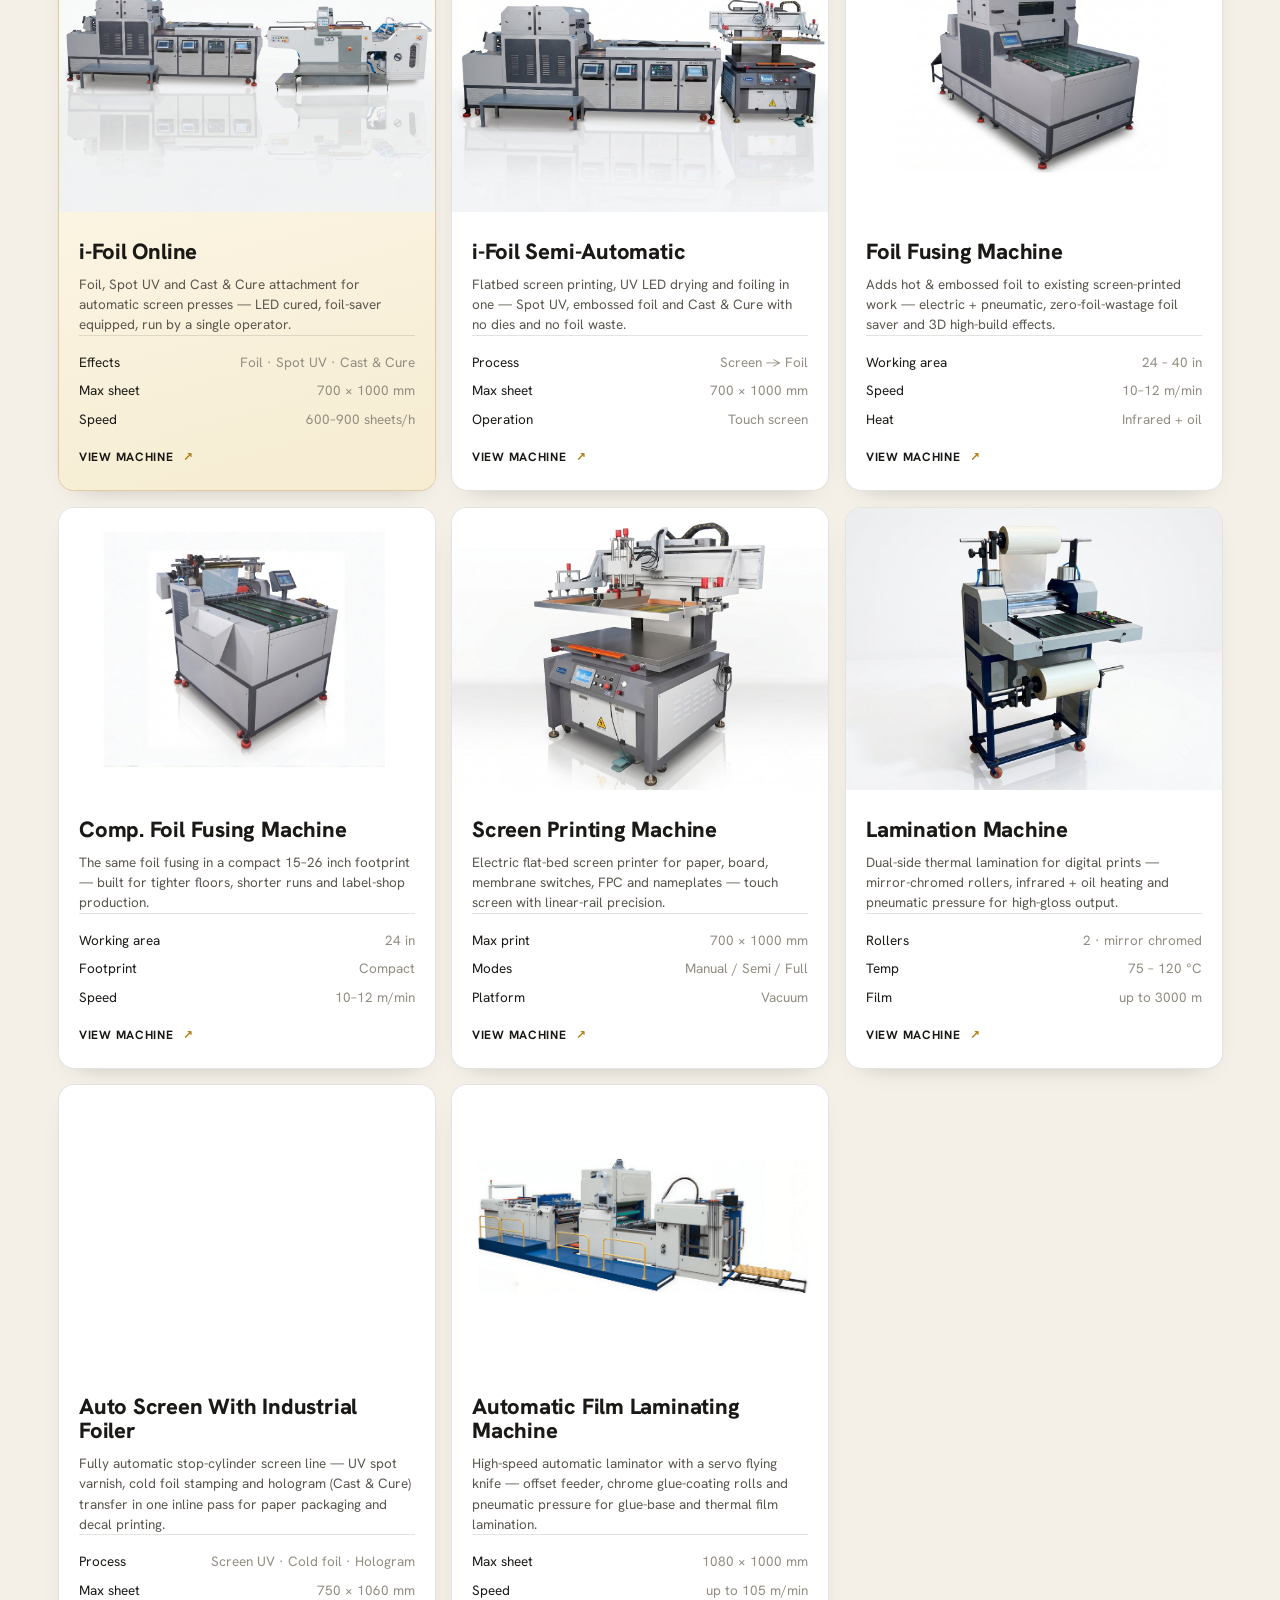
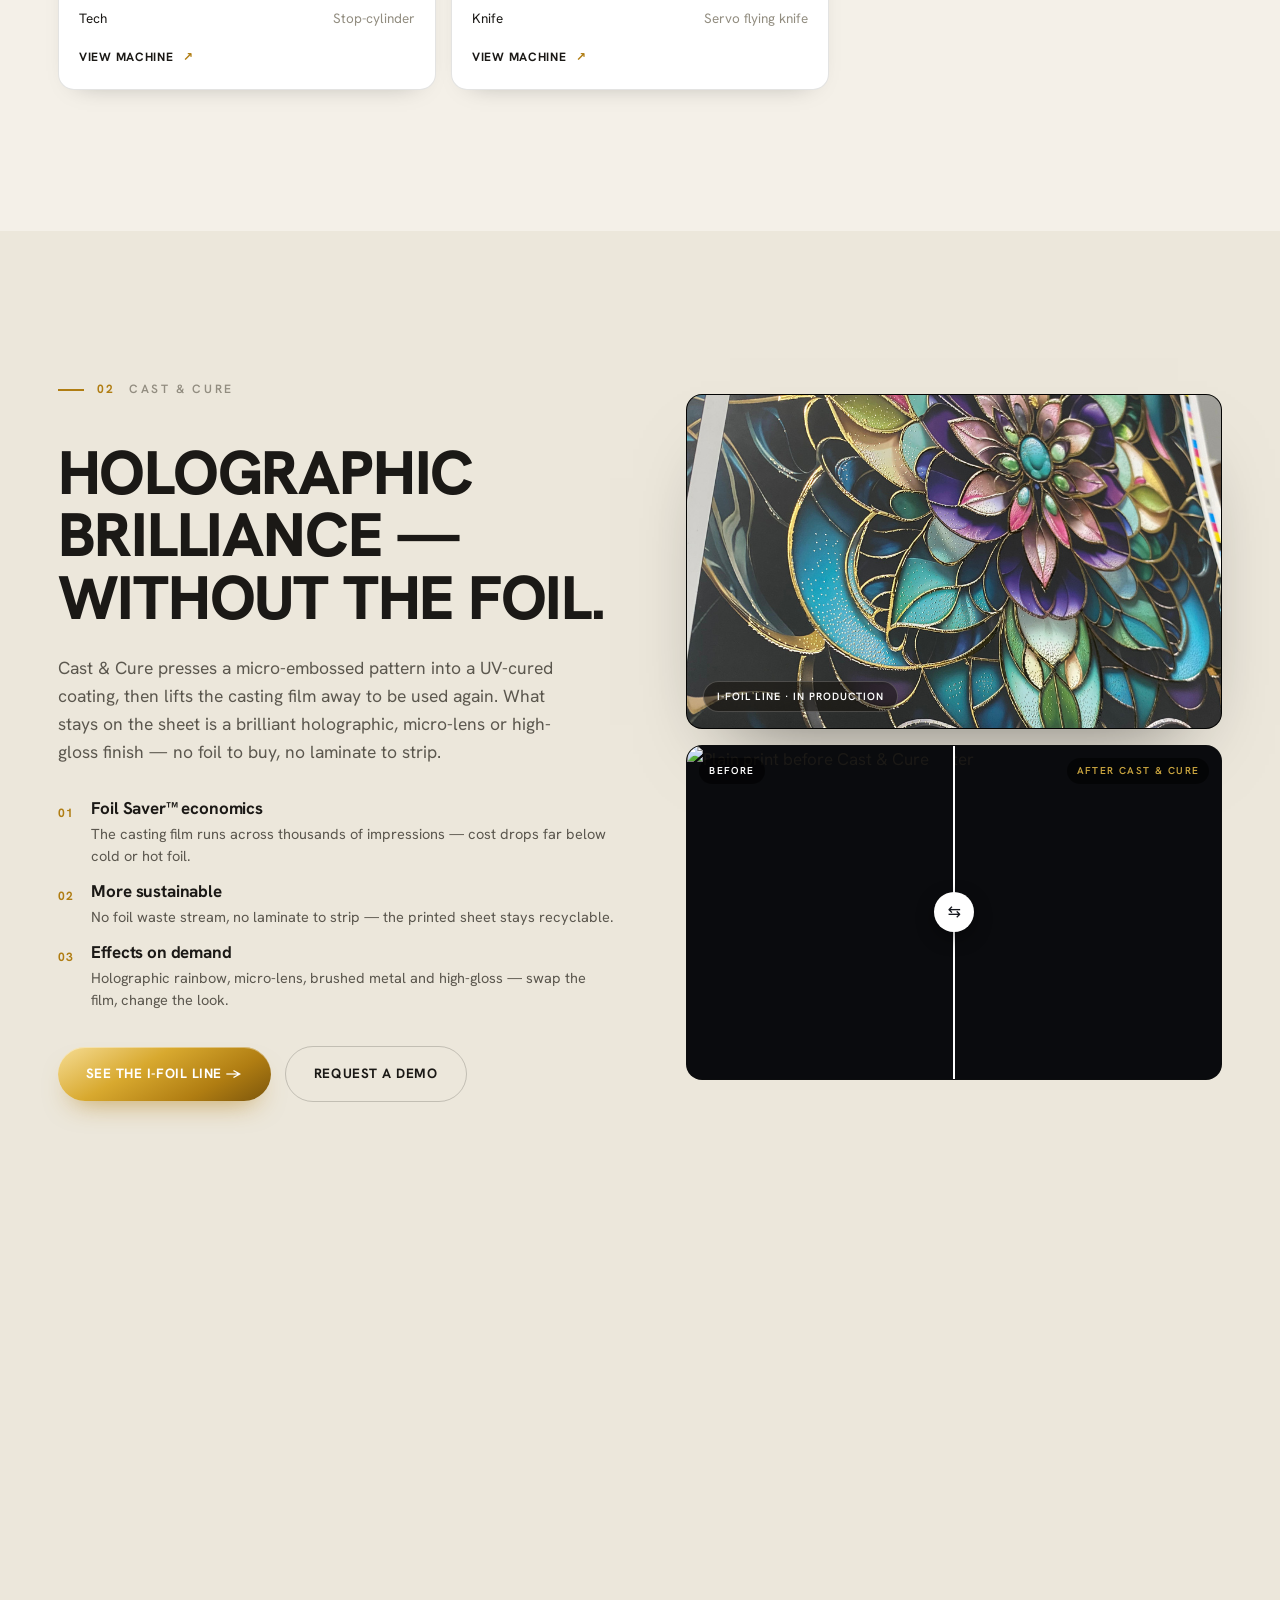
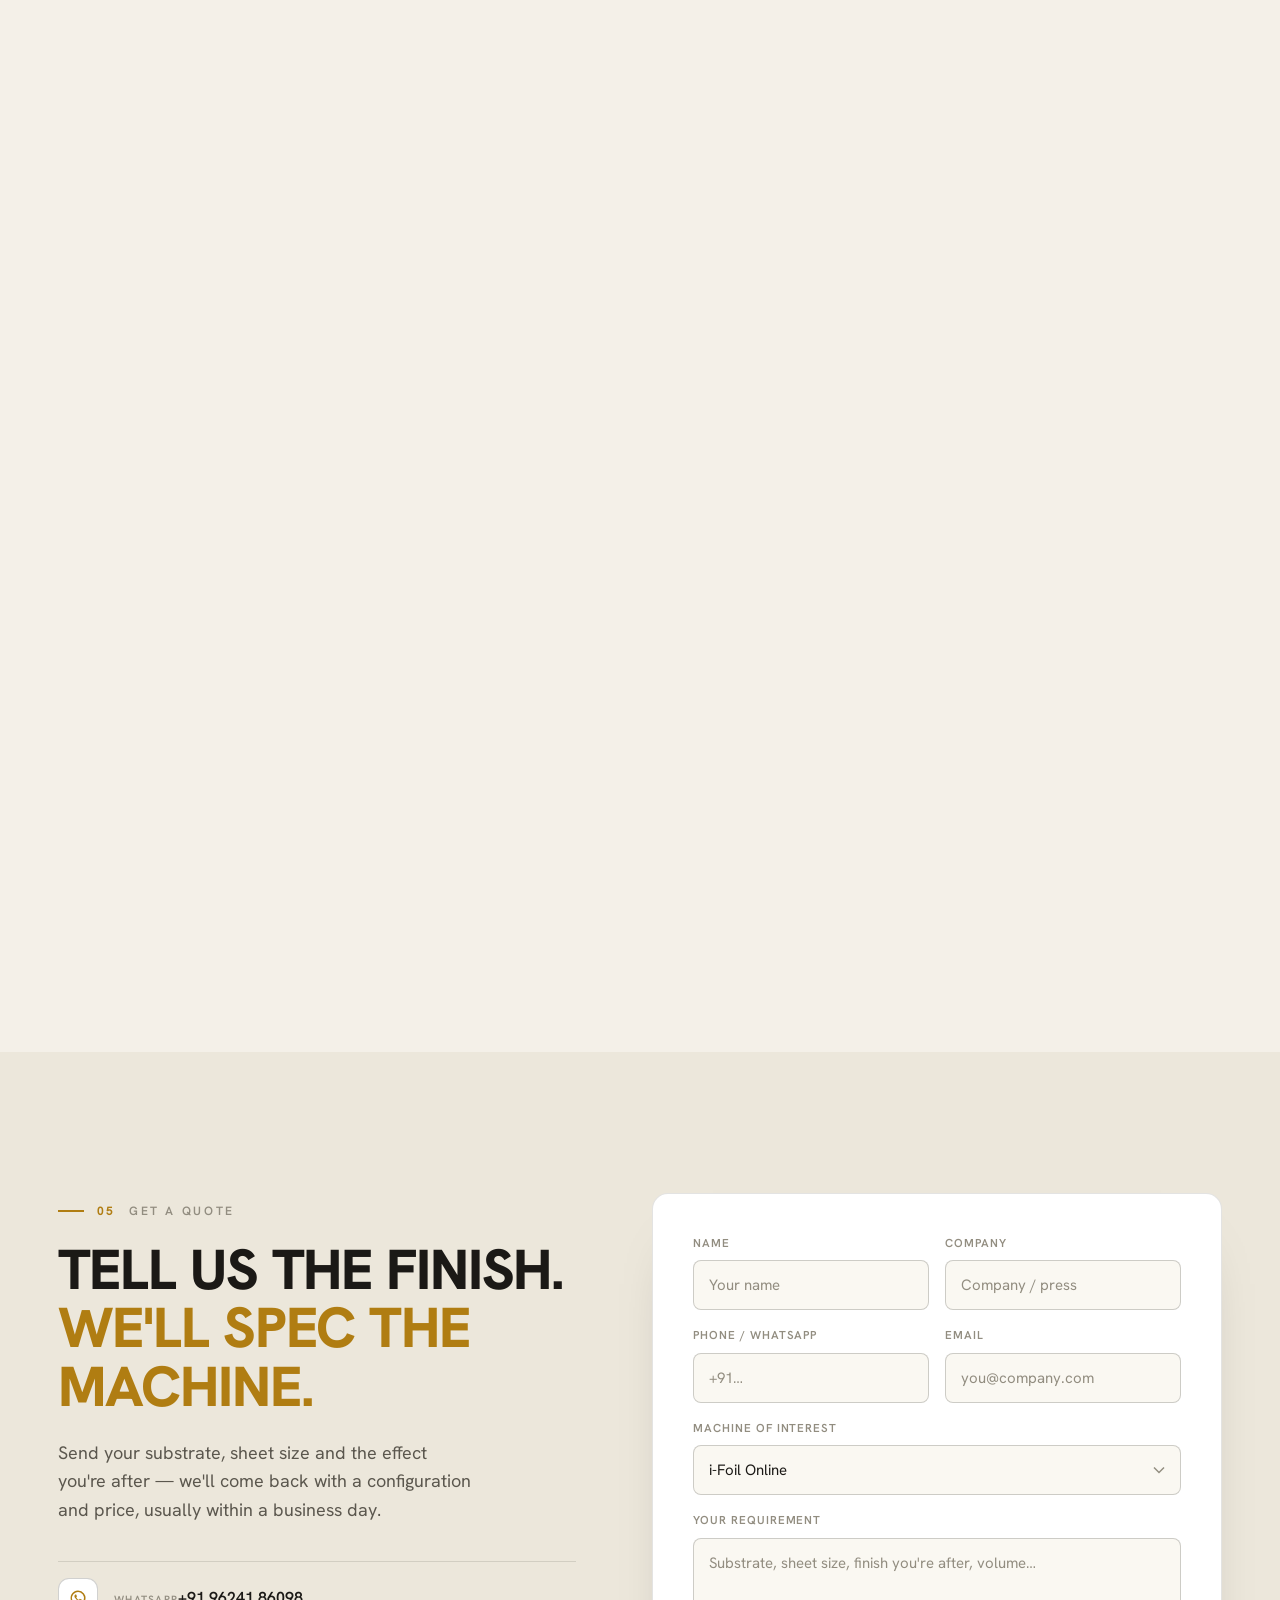
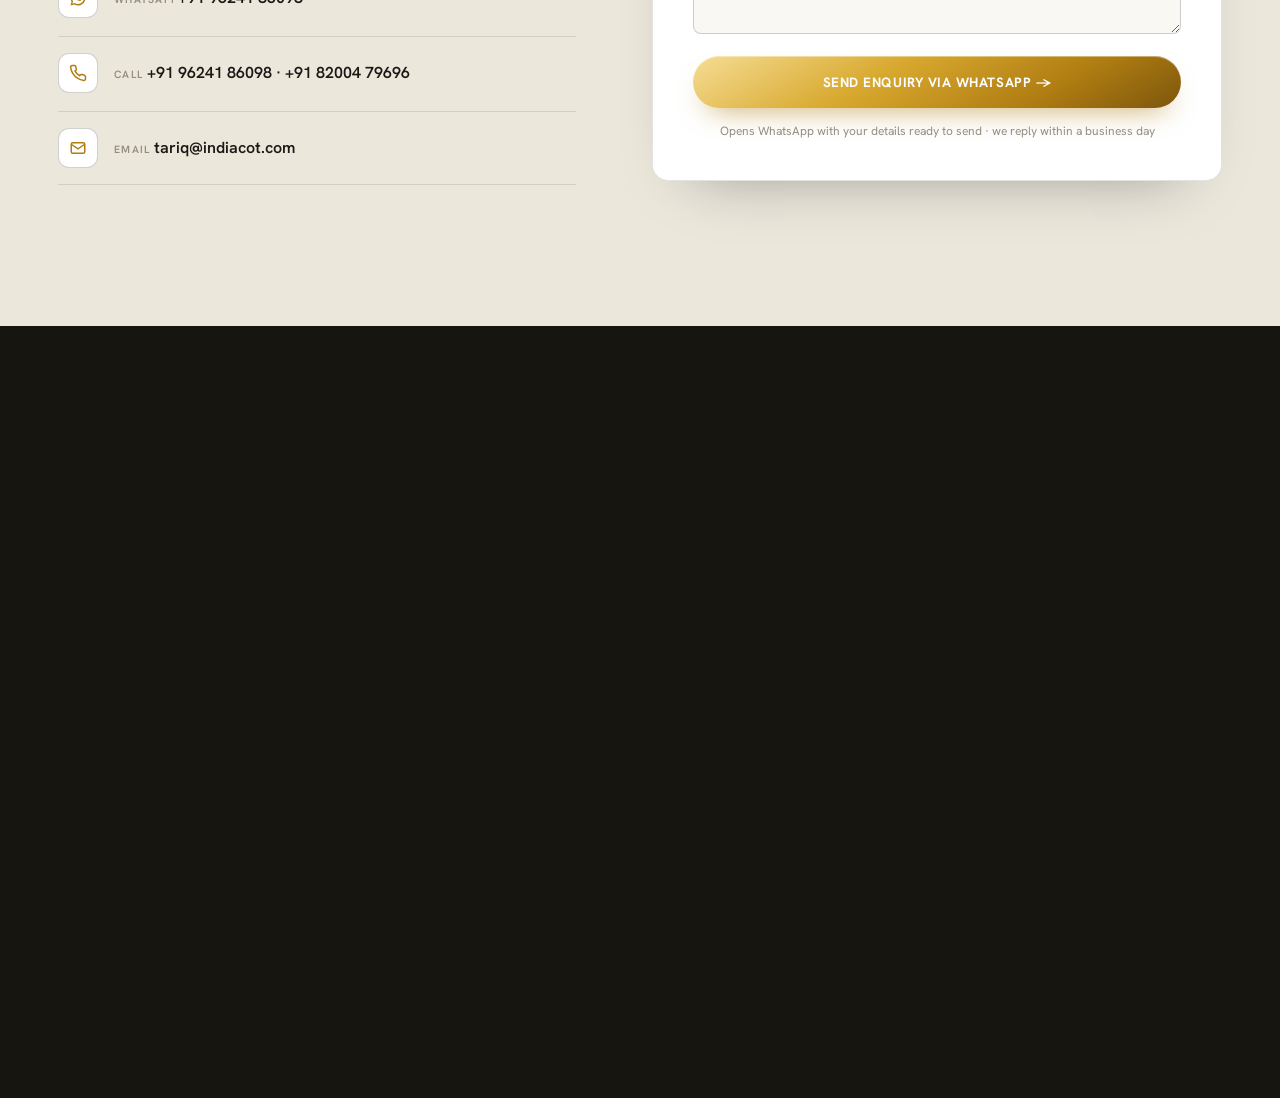
==== commit df06306a: "Add interactive ROI / payback calculator (roi.html) + nav links site-wide - New /roi.html: buyers en" ====
--- a/index.html
+++ b/index.html
@@ -93,6 +93,7 @@
     <nav class="nav-links" id="navLinks">
       <a href="#machines">Machines</a>
       <a href="find.html">Find Your Machine</a>
+      <a href="roi.html">ROI Calculator</a>
       <a href="#castcure">Cast &amp; Cure</a>
       <a href="#why">Why Indiacot</a>
       <a href="#showcase">Finishes</a>
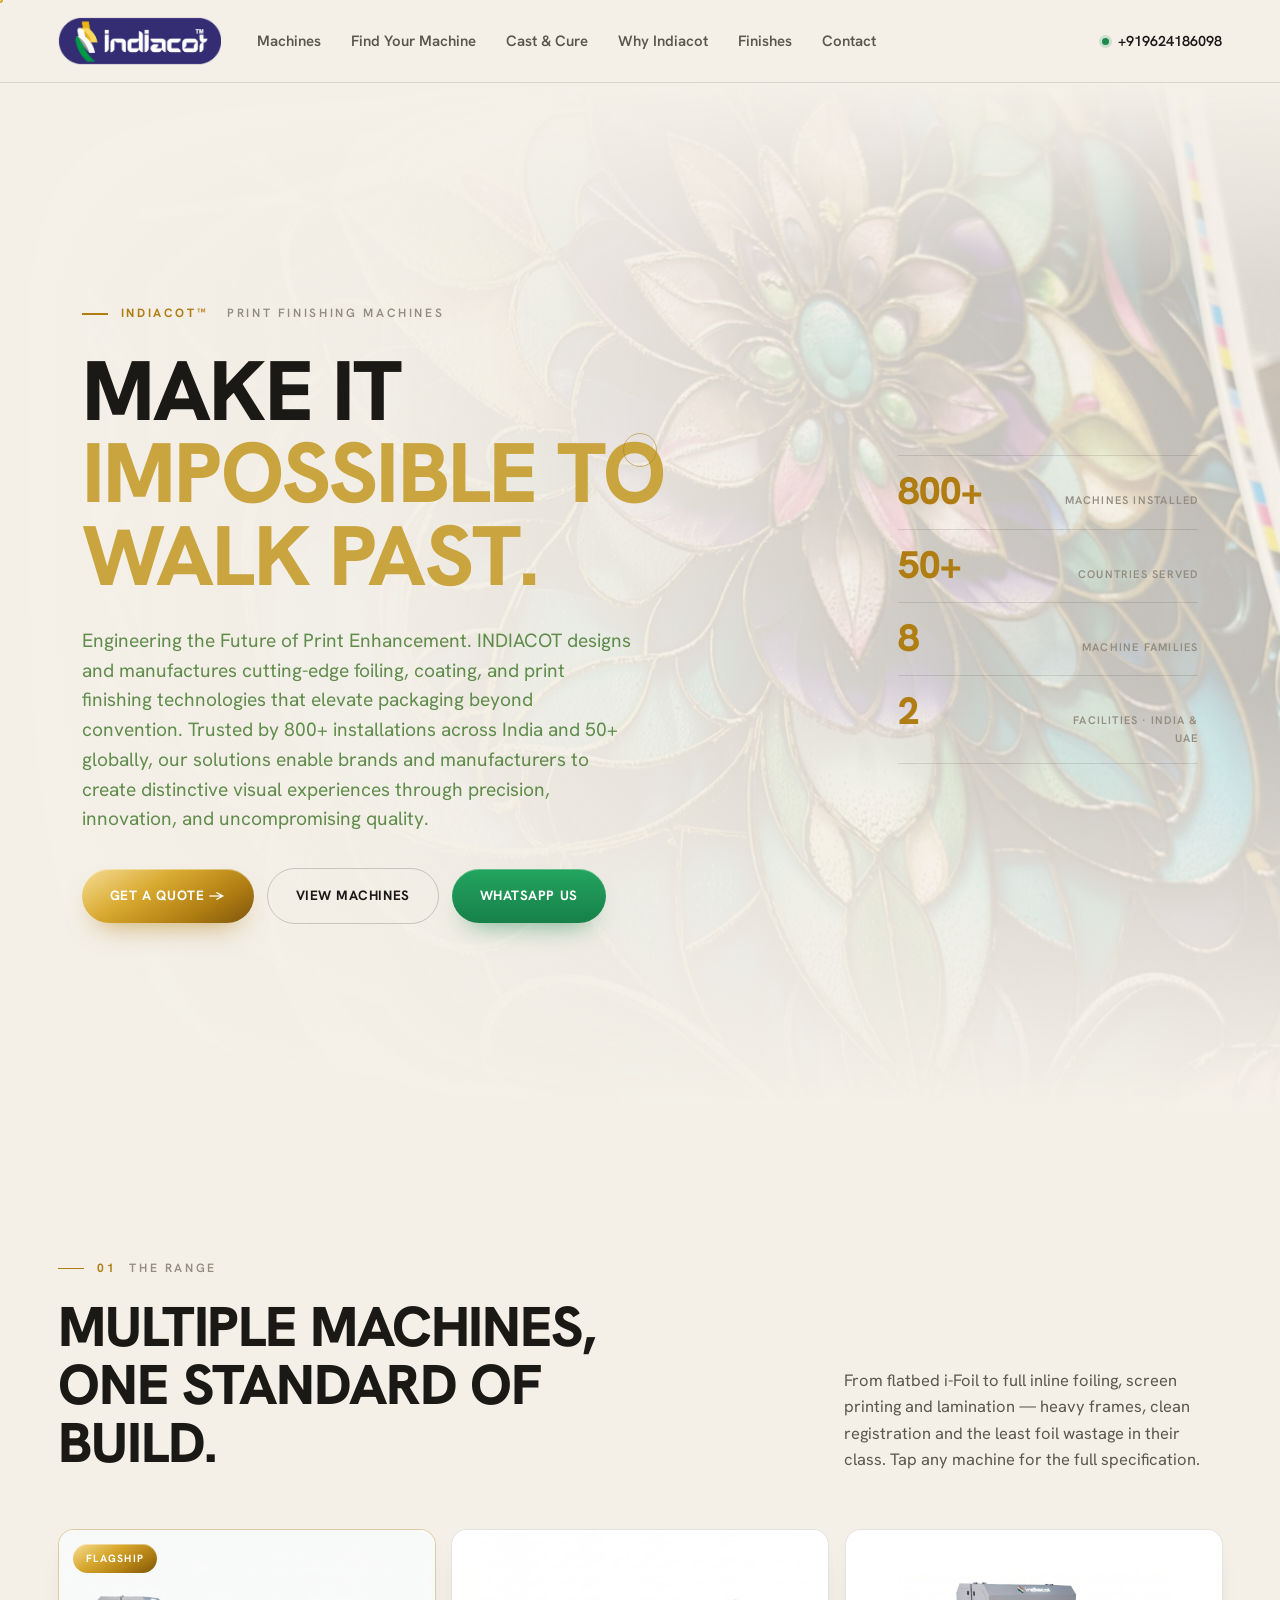
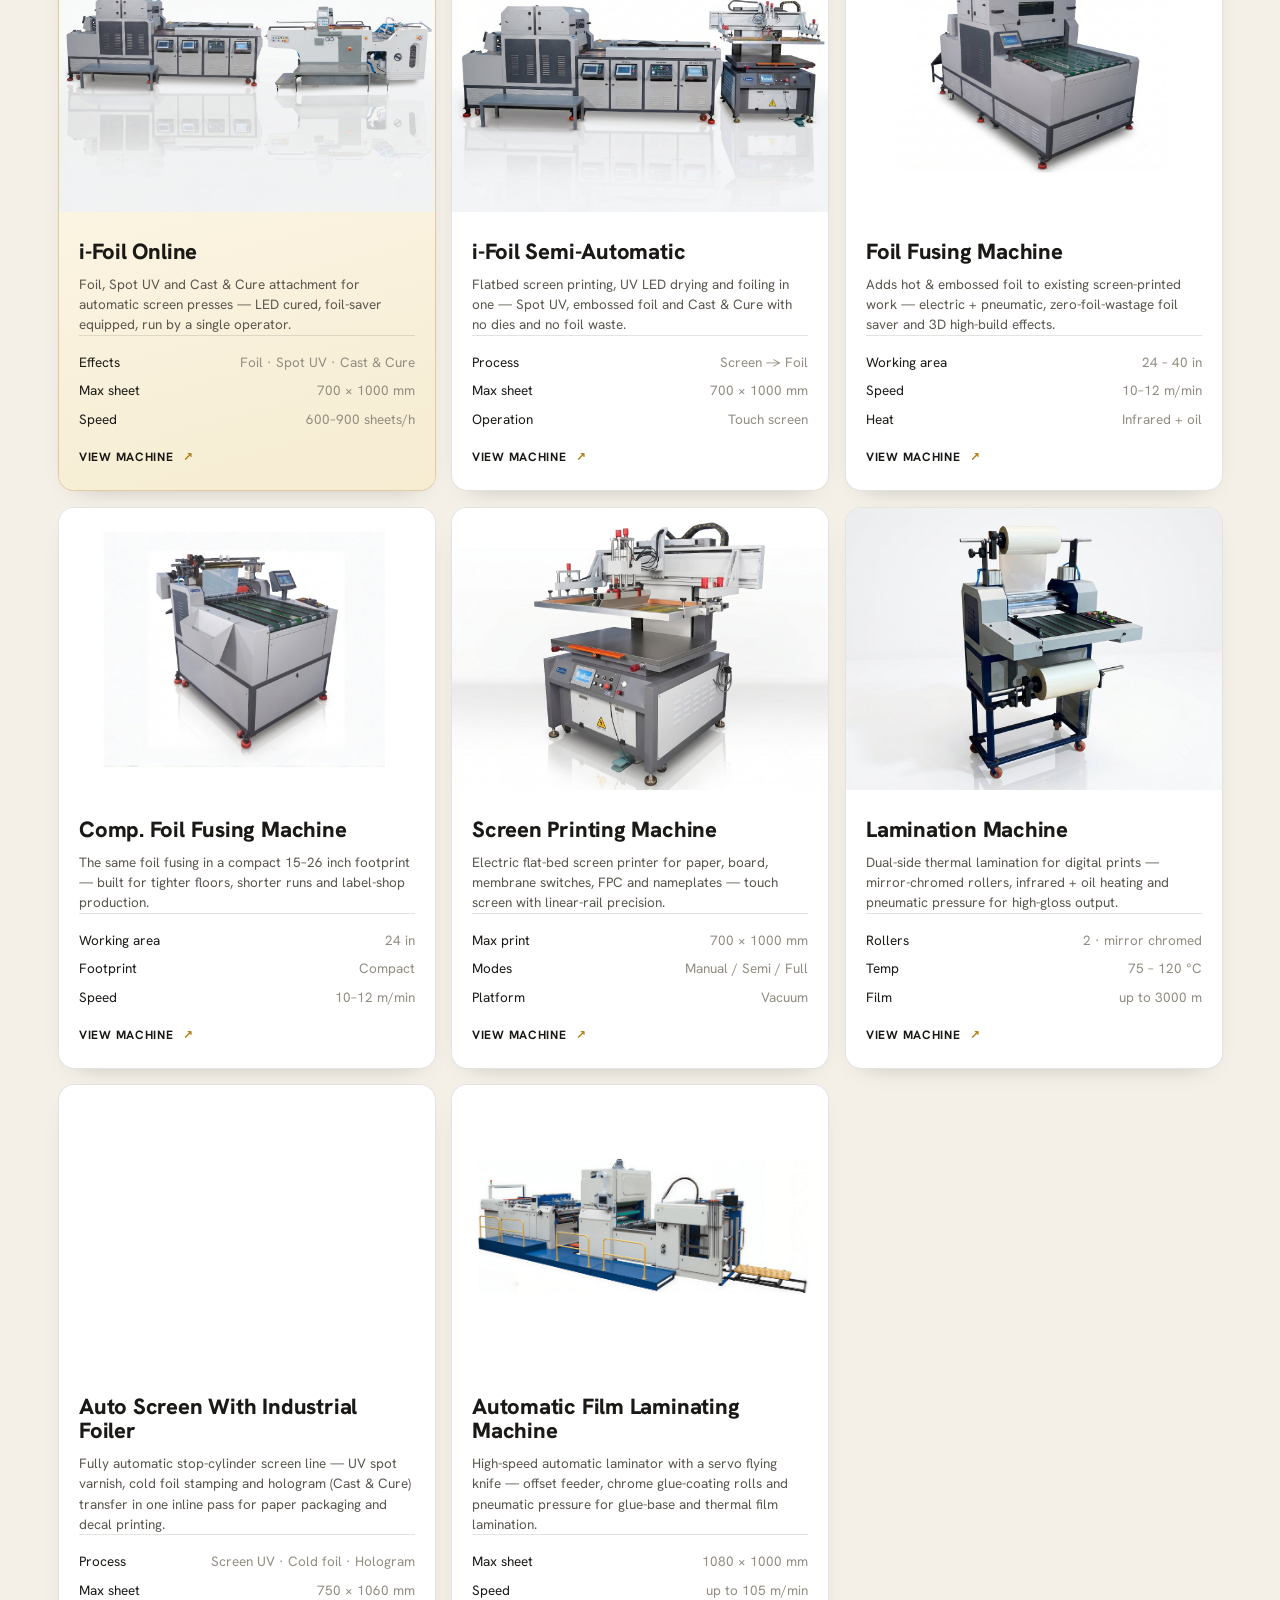
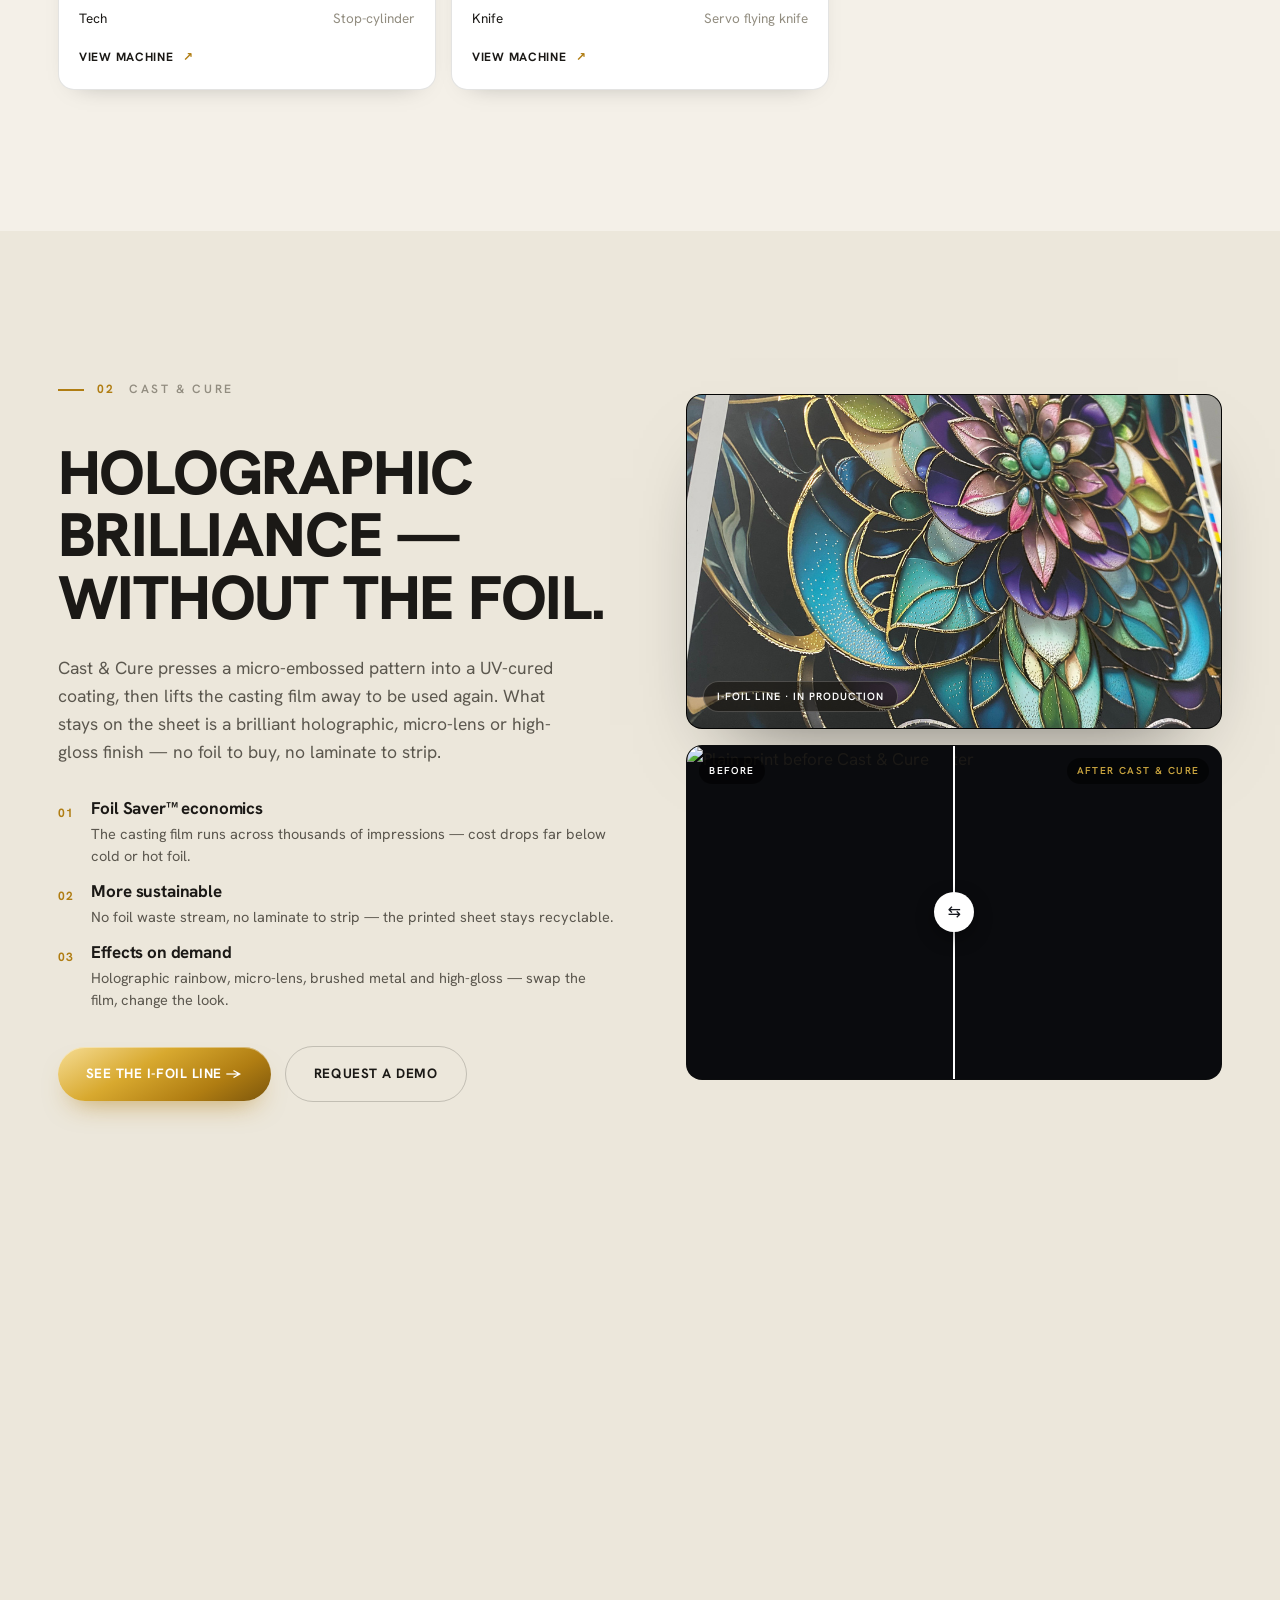
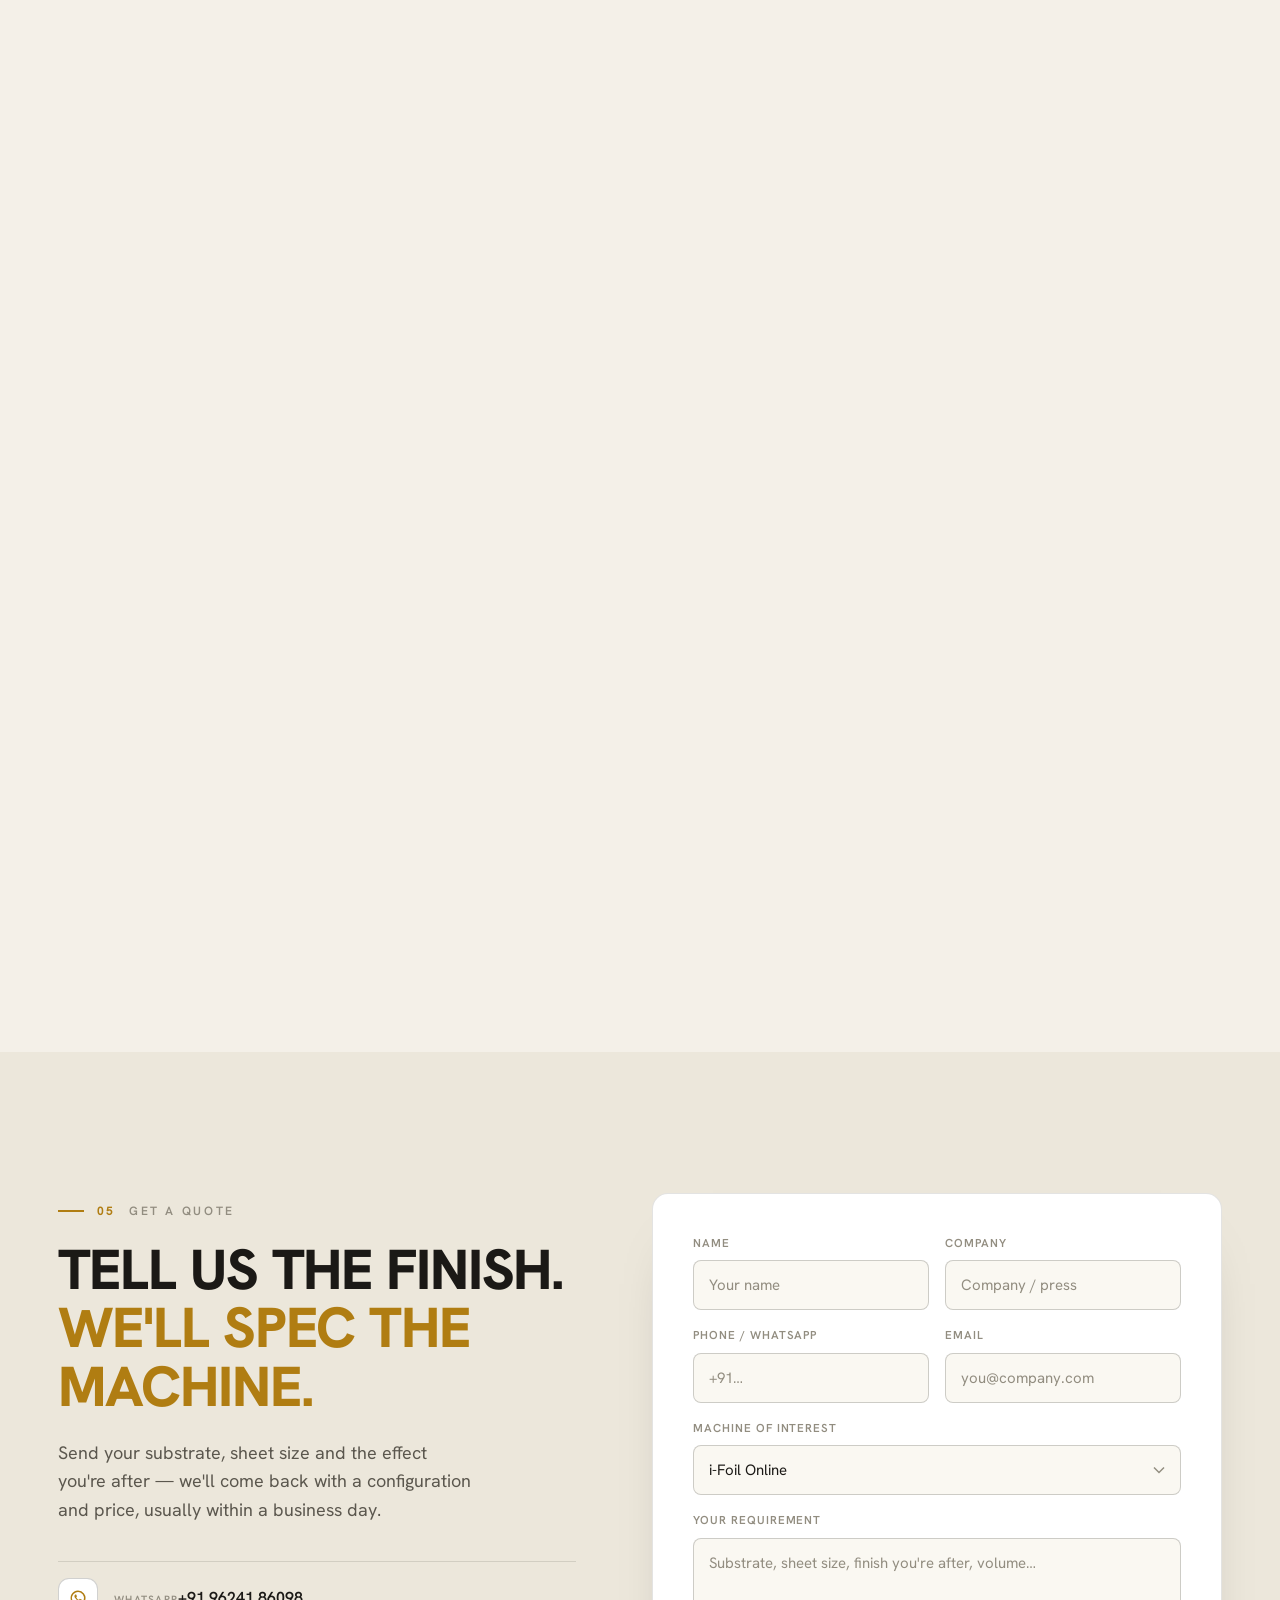
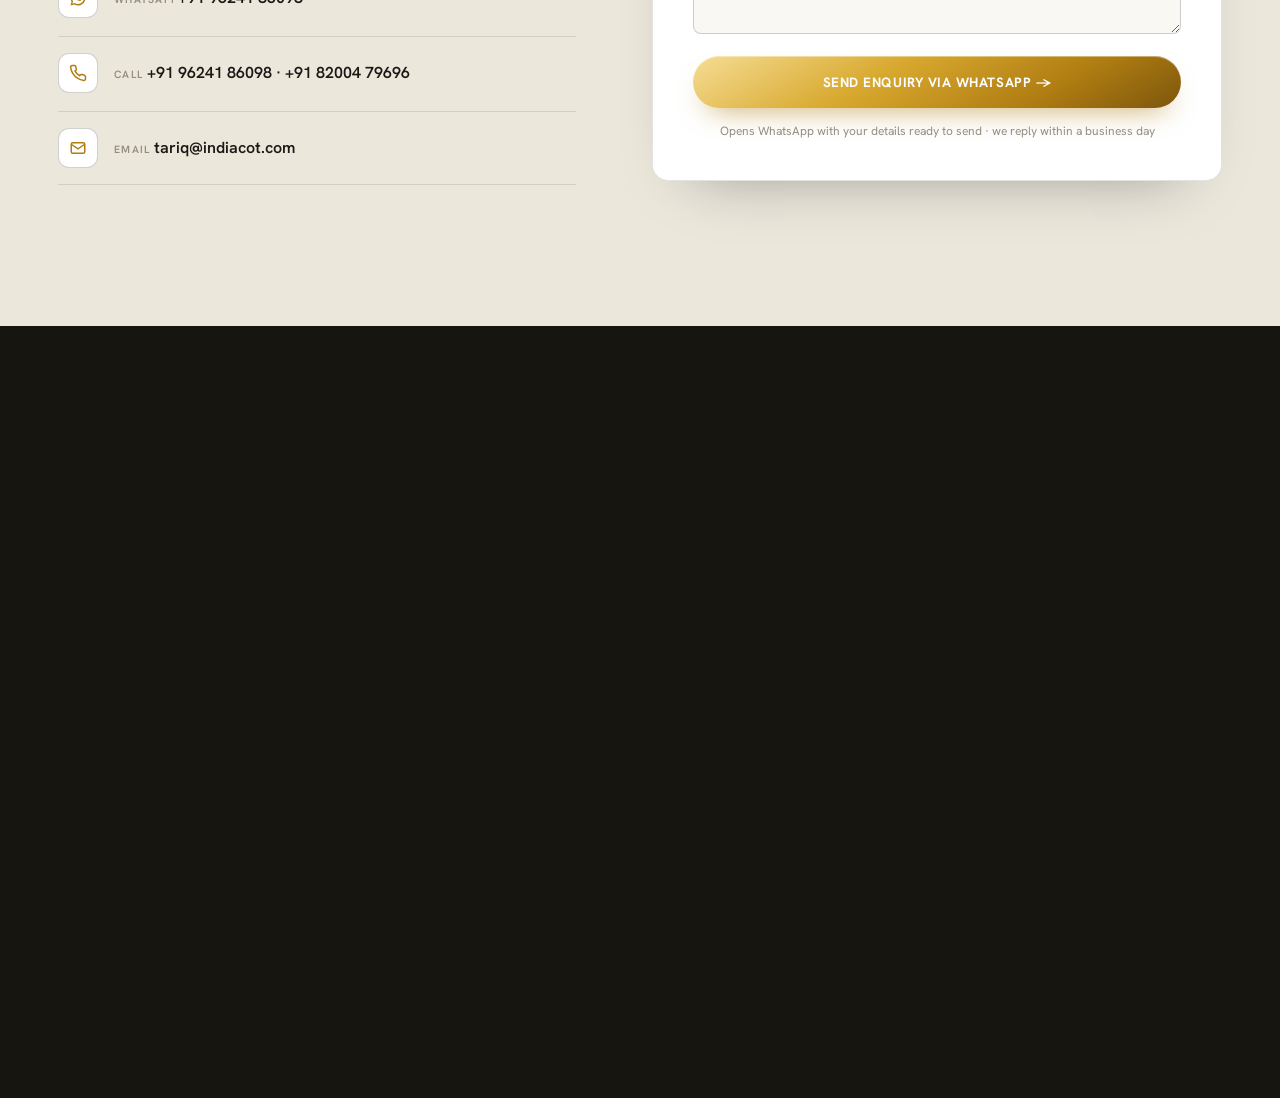
==== commit 2de3d220: "Remove ROI calculator (page, nav links site-wide, sitemap entry) Co-Authored-By: Claude Opus 4.8 <no" ====
--- a/index.html
+++ b/index.html
@@ -93,7 +93,6 @@
     <nav class="nav-links" id="navLinks">
       <a href="#machines">Machines</a>
       <a href="find.html">Find Your Machine</a>
-      <a href="roi.html">ROI Calculator</a>
       <a href="#castcure">Cast &amp; Cure</a>
       <a href="#why">Why Indiacot</a>
       <a href="#showcase">Finishes</a>
@@ -536,13 +535,6 @@
 <script src="map-intro.js"></script>
 <script src="tilt.js"></script>
 
-<!-- ===================== TWEAKS ===================== -->
-<div id="tweaks-root"></div>
-<script src="https://unpkg.com/react@18.3.1/umd/react.development.js" integrity="sha384-hD6/rw4ppMLGNu3tX5cjIb+uRZ7UkRJ6BPkLpg4hAu/6onKUg4lLsHAs9EBPT82L" crossorigin="anonymous"></script>
-<script src="https://unpkg.com/react-dom@18.3.1/umd/react-dom.development.js" integrity="sha384-u6aeetuaXnQ38mYT8rp6sbXaQe3NL9t+IBXmnYxwkUI2Hw4bsp2Wvmx4yRQF1uAm" crossorigin="anonymous"></script>
-<script src="https://unpkg.com/@babel/standalone@7.29.0/babel.min.js" integrity="sha384-m08KidiNqLdpJqLq95G/LEi8Qvjl/xUYll3QILypMoQ65QorJ9Lvtp2RXYGBFj1y" crossorigin="anonymous"></script>
-<script type="text/babel" src="tweaks-panel.jsx"></script>
-<script type="text/babel" src="tweaks-app.jsx"></script>
 
 
 <script>
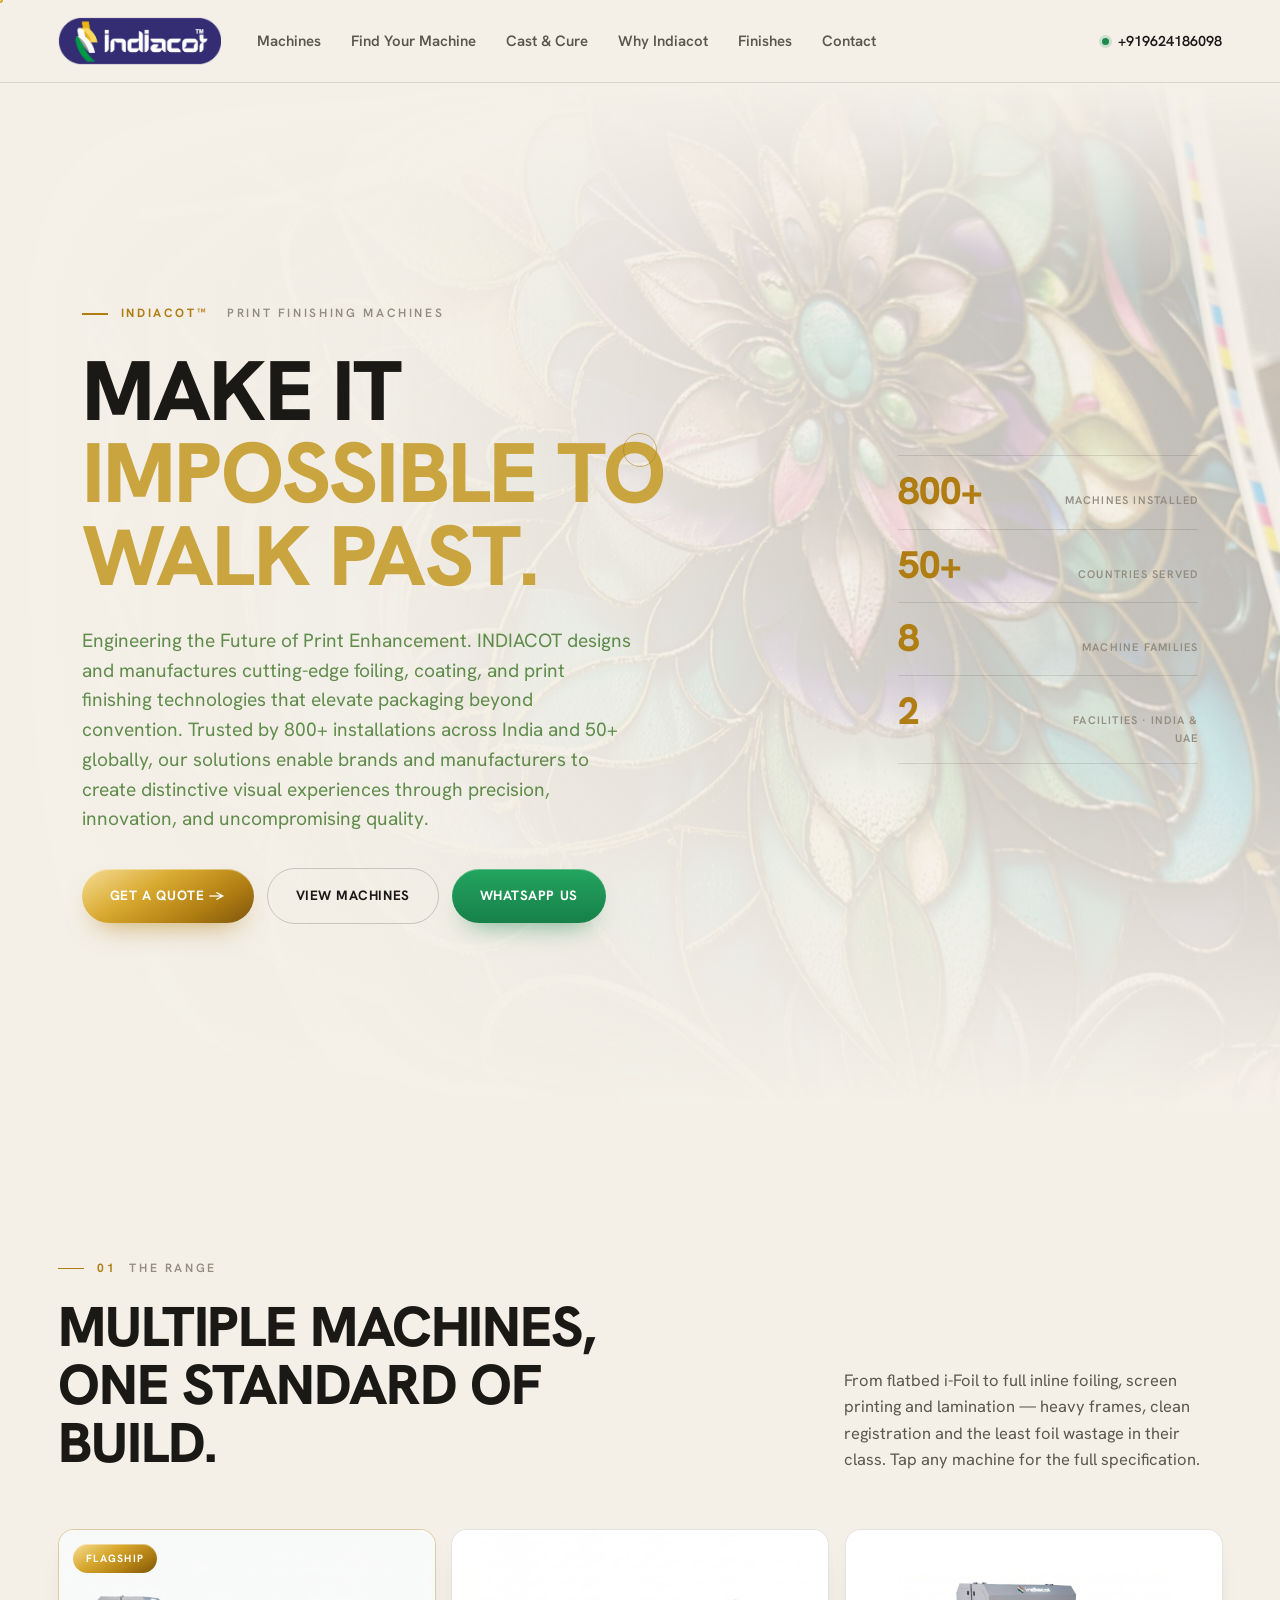
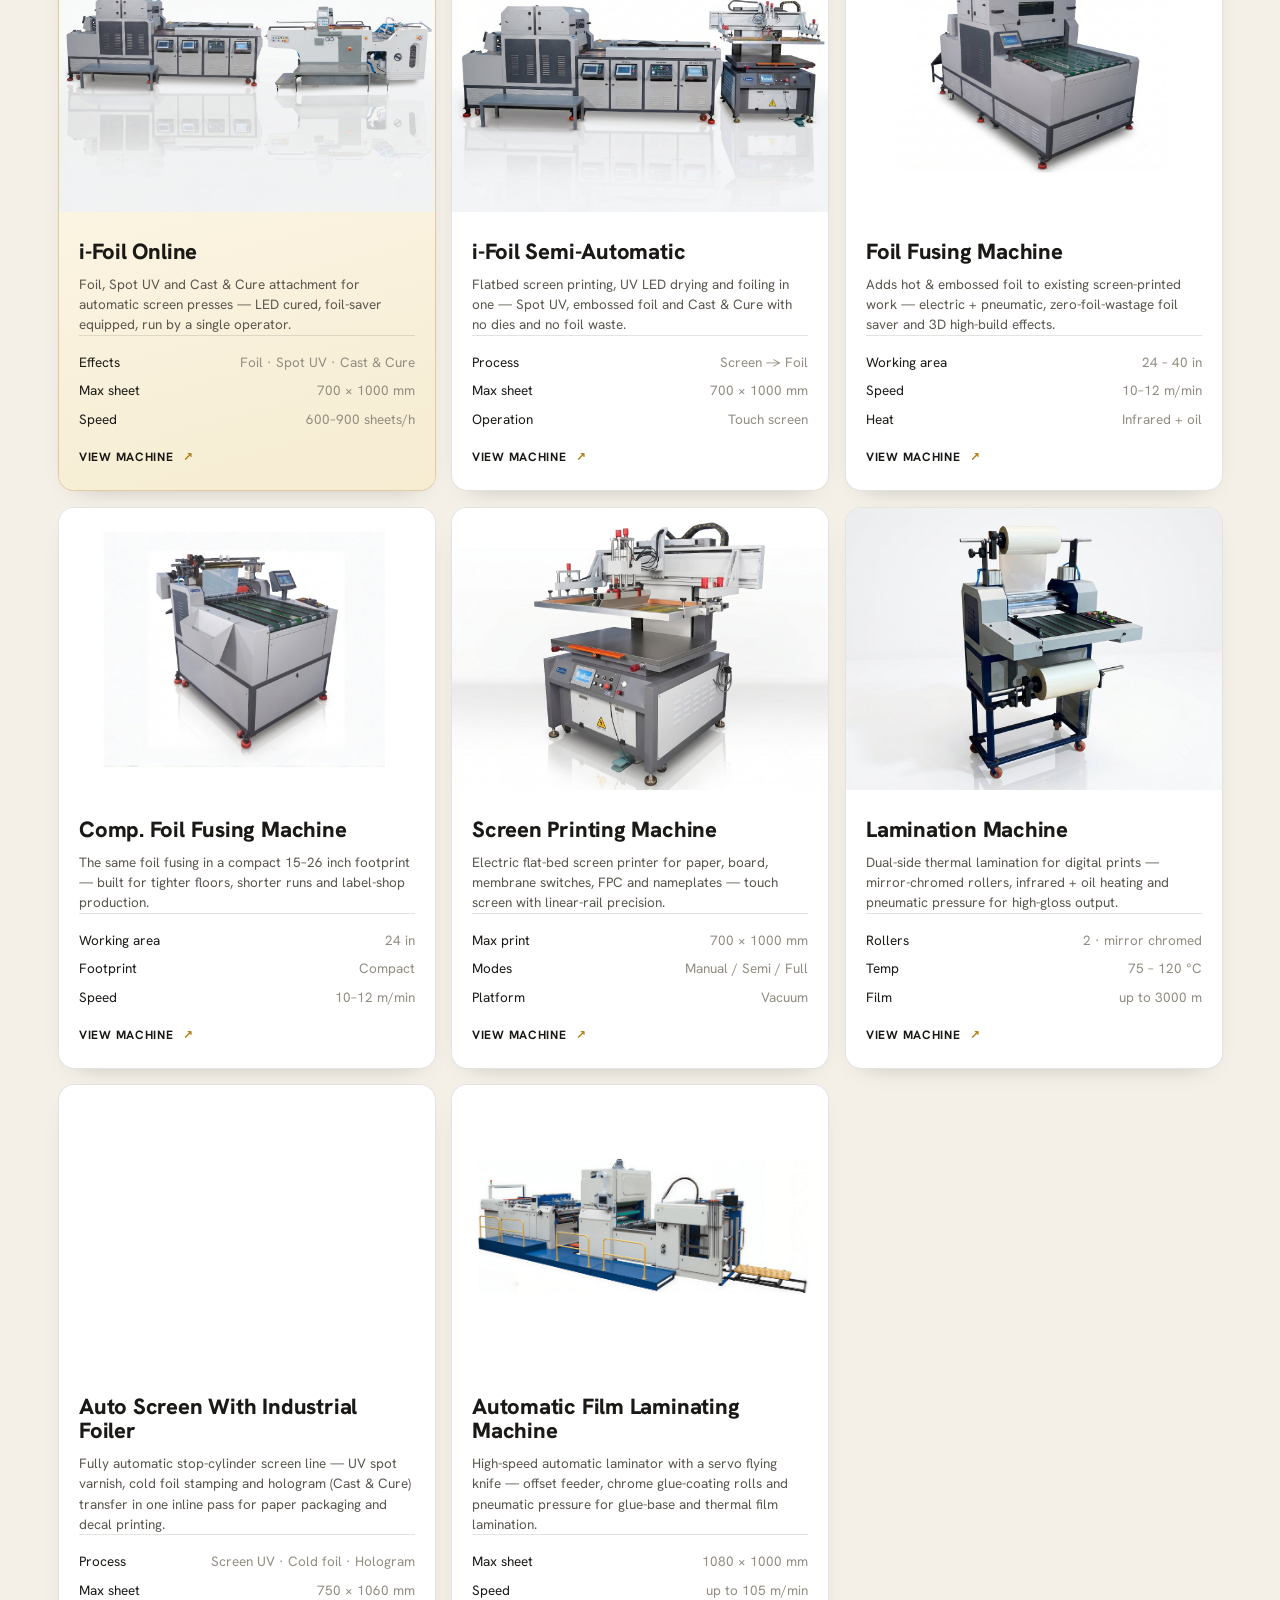
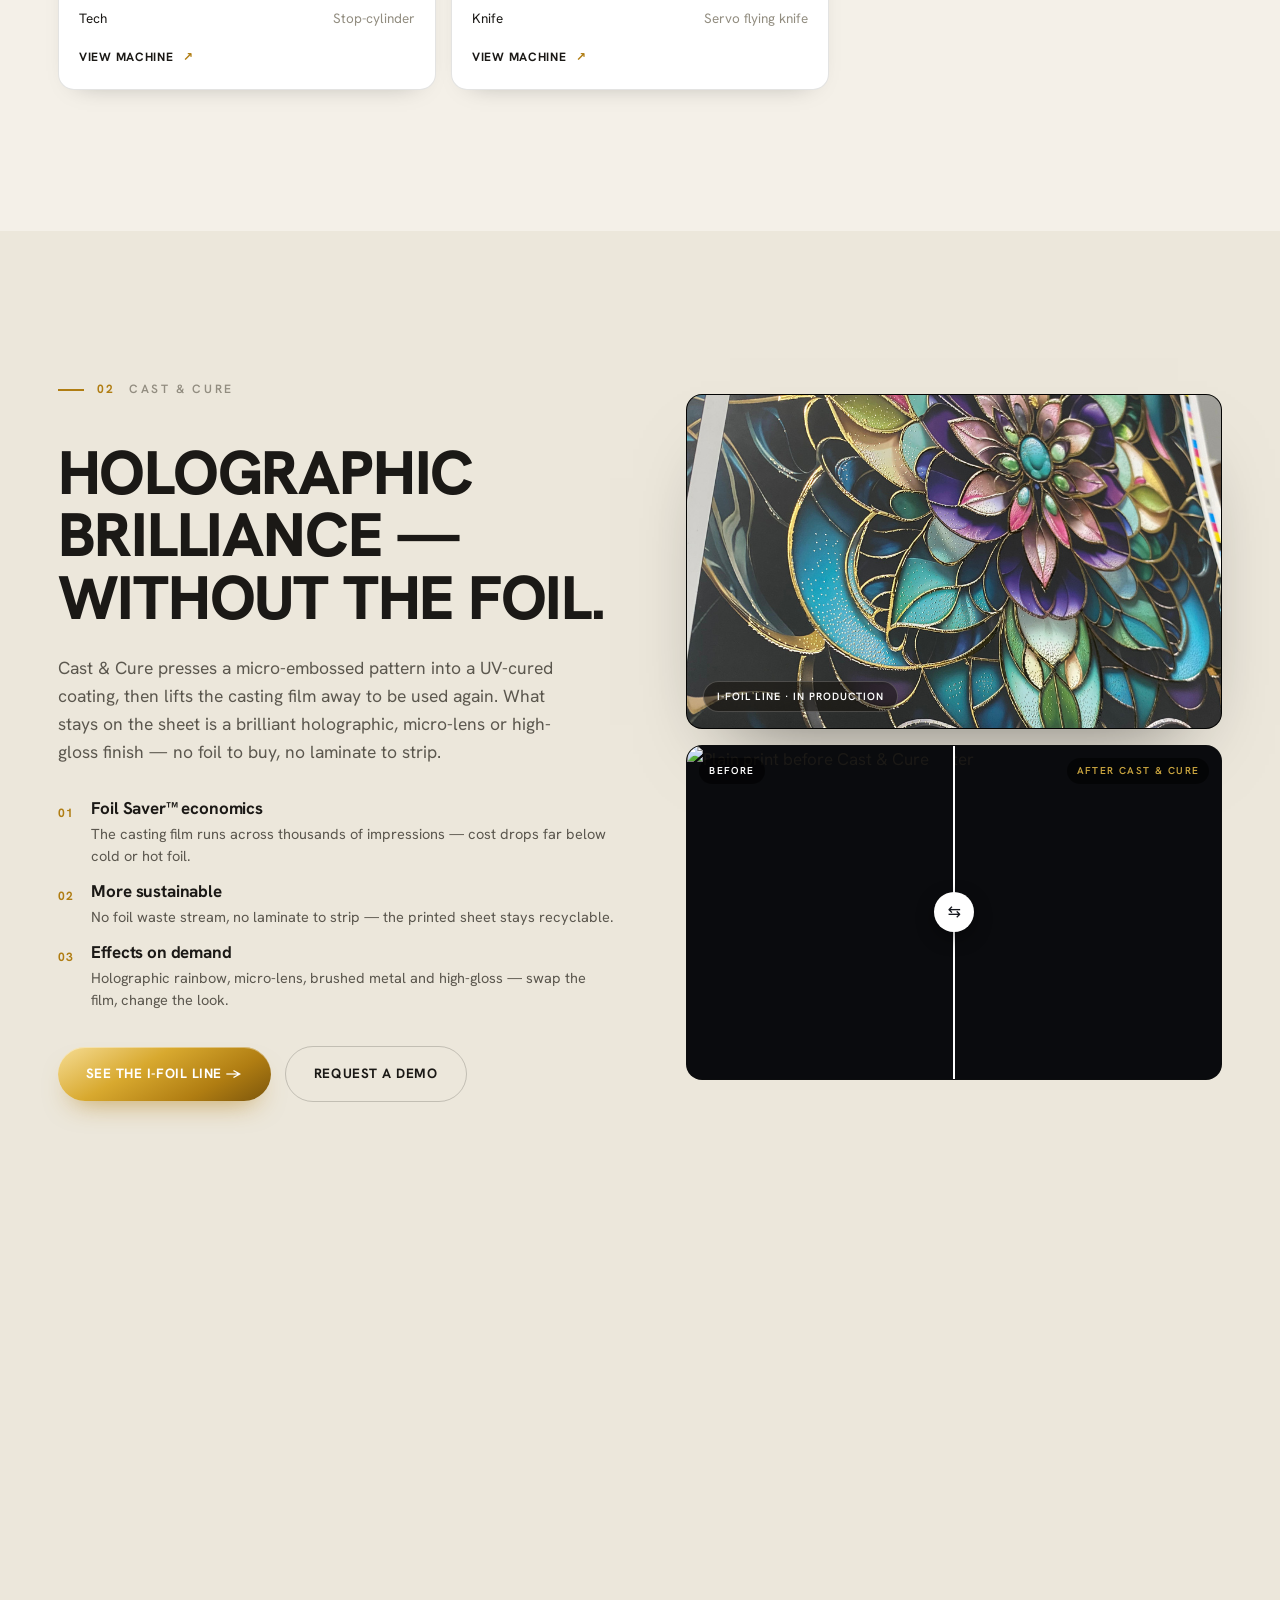
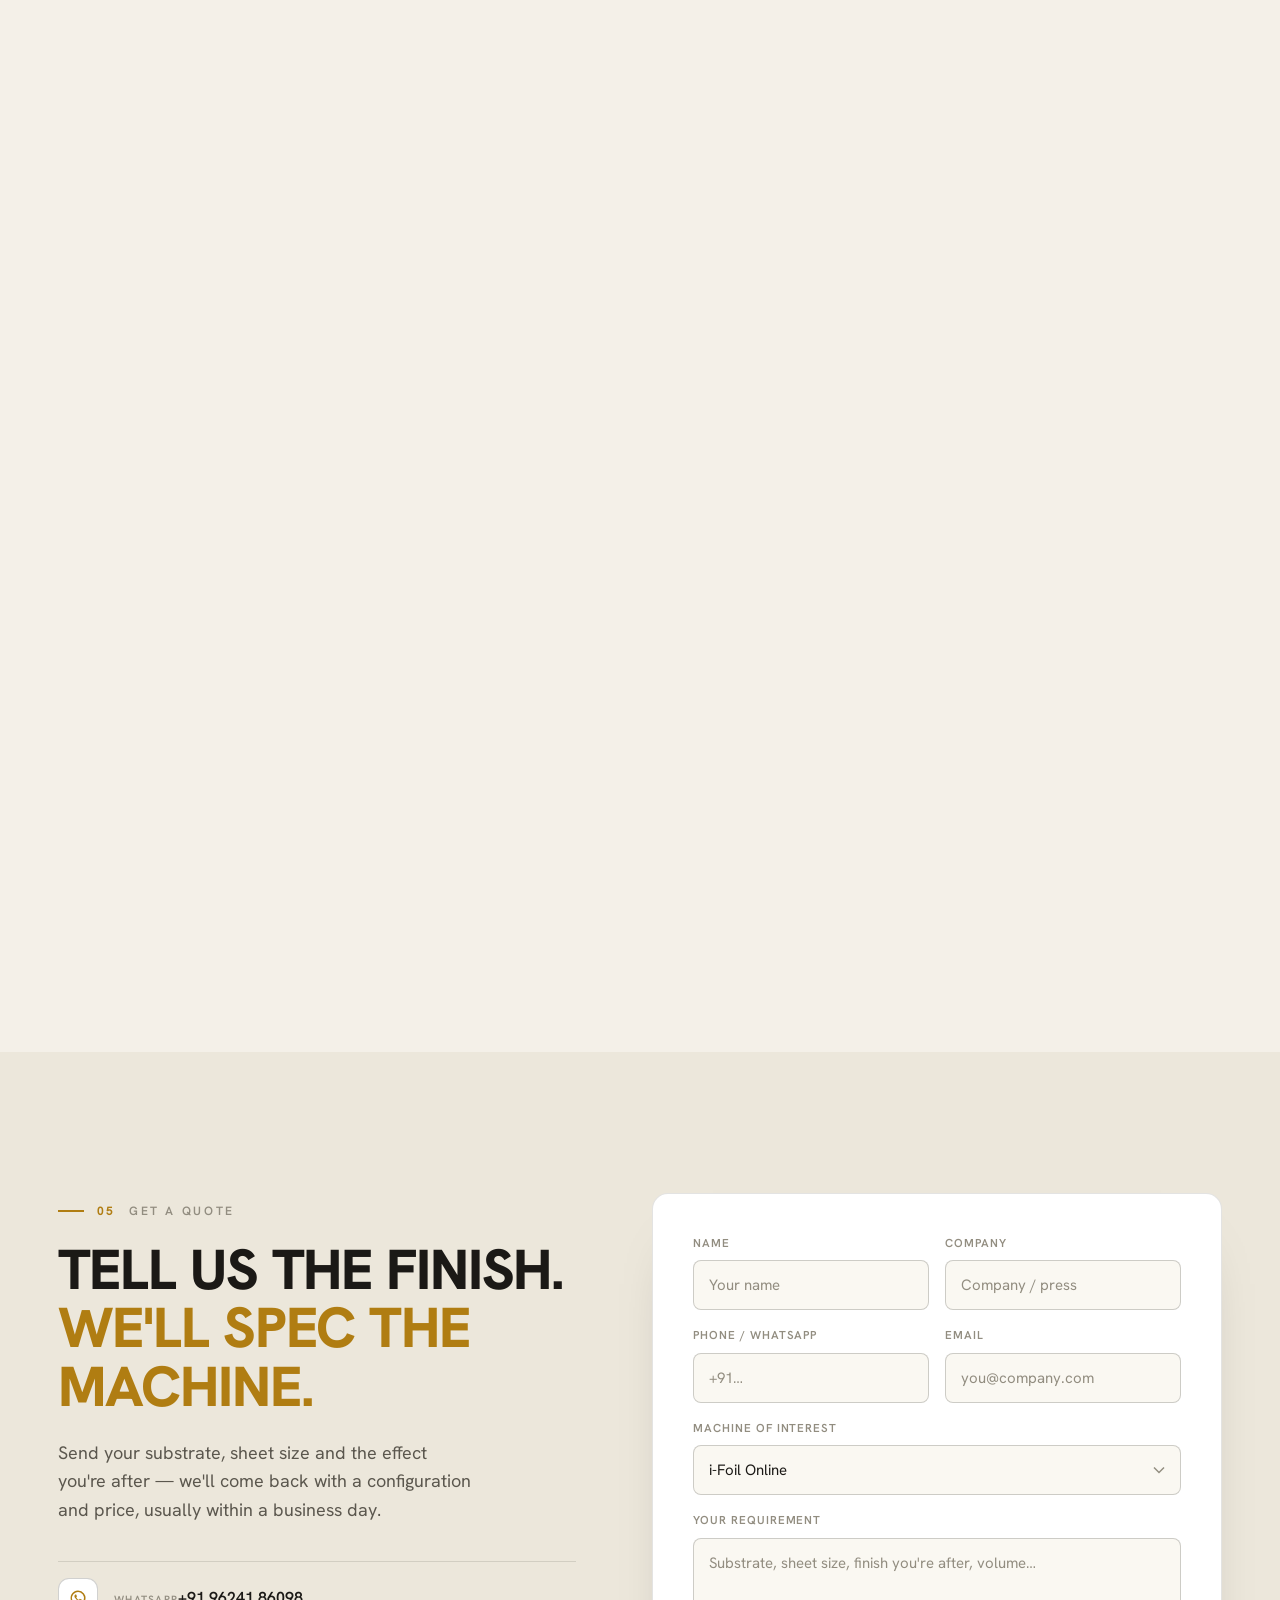
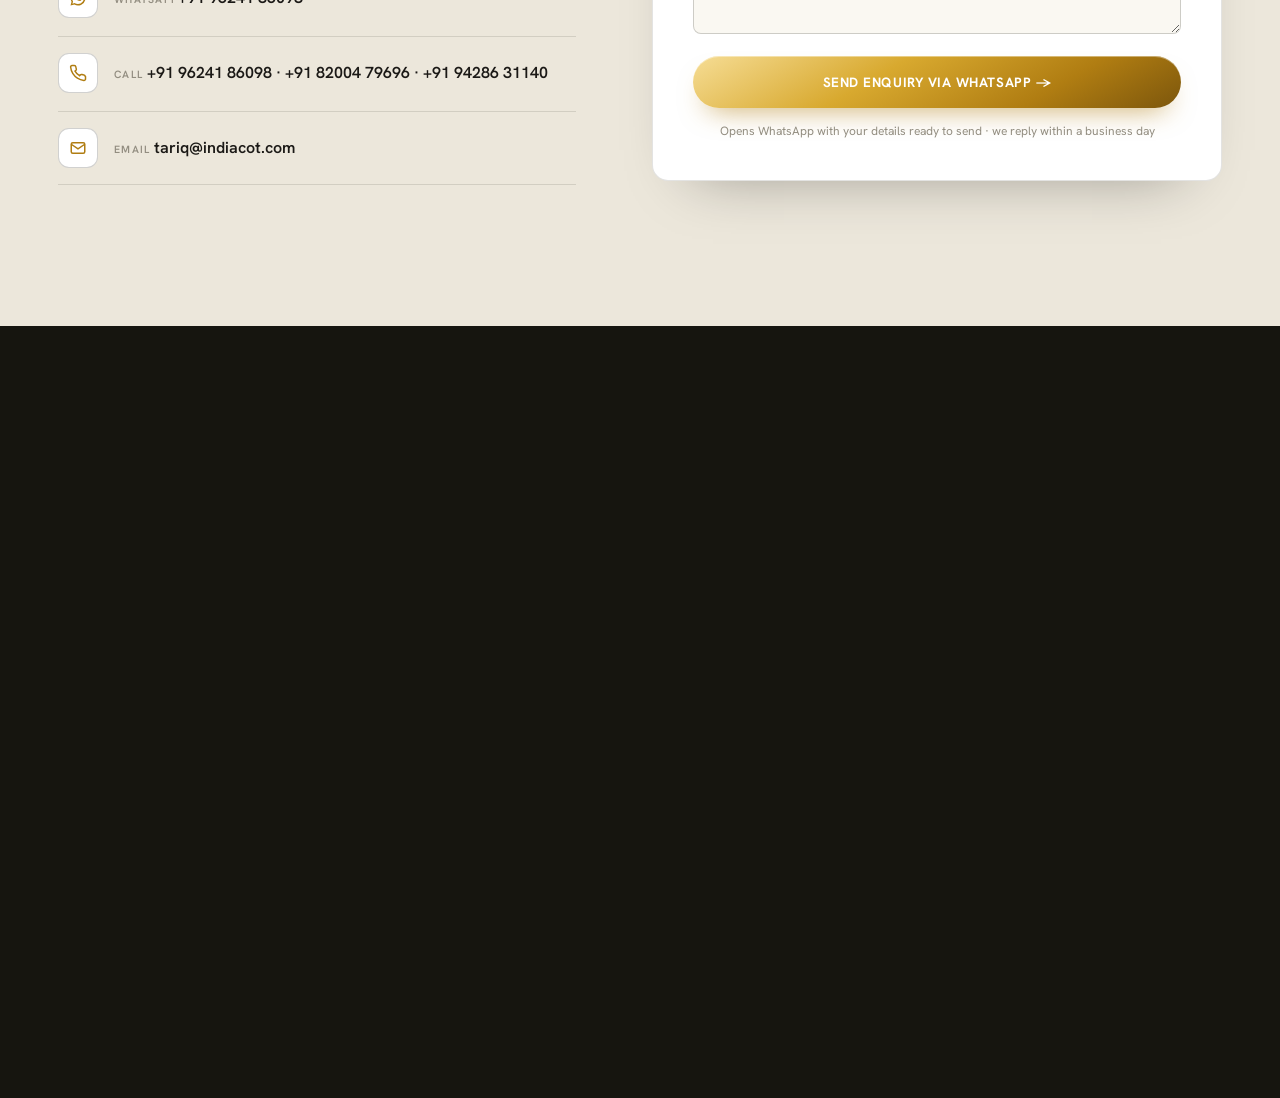
==== commit a9908f69: "Add third contact number (94286 31140) site-wide; wire enquiry form for multi-number routing - Add +" ====
--- a/index.html
+++ b/index.html
@@ -364,7 +364,7 @@
           </a>
           <a href="tel:+919624186098">
             <span class="ei"><svg width="18" height="18" viewBox="0 0 24 24" fill="none" stroke="currentColor" stroke-width="2"><path d="M22 16.9v3a2 2 0 01-2.2 2 19.8 19.8 0 01-8.6-3 19.5 19.5 0 01-6-6 19.8 19.8 0 01-3-8.6A2 2 0 014.1 2h3a2 2 0 012 1.7c.1.9.3 1.8.6 2.7a2 2 0 01-.5 2.1L8 9.6a16 16 0 006 6l1.1-1.1a2 2 0 012.1-.5c.9.3 1.8.5 2.7.6a2 2 0 011.7 2z"/></svg></span>
-            <span><span class="ek">Call</span><span class="ev"> +91 96241 86098 · +91 82004 79696</span></span>
+            <span><span class="ek">Call</span><span class="ev"> +91 96241 86098 · +91 82004 79696 · +91 94286 31140</span></span>
           </a>
           <a href="mailto:tariq@indiacot.com">
             <span class="ei"><svg width="18" height="18" viewBox="0 0 24 24" fill="none" stroke="currentColor" stroke-width="2"><rect x="3" y="5" width="18" height="14" rx="2"/><path d="M3 7l9 6 9-6"/></svg></span>
@@ -430,6 +430,7 @@
         <h5>Contact</h5>
         <a href="tel:+919624186098">+91 96241 86098</a>
         <a href="tel:+918200479696">+91 82004 79696</a>
+        <a href="tel:+919428631140">+91 94286 31140</a>
         <a href="https://wa.me/919624186098?text=Hello%20Indiacot%2C%20I%20am%20interested%20in%20your%20print%20finishing%20machines.%20I%20would%20like%20to%20get%20a%20quote.%20Please%20share%20details%20and%20pricing." target="_blank" rel="noopener">WhatsApp</a>
         <a href="mailto:tariq@indiacot.com"> tariq@indiacot.com</a>
       </div>
@@ -485,6 +486,9 @@
   /* enquiry form → prefilled WhatsApp */
   (function(){
     var form=document.getElementById('enqForm'); if(!form) return;
+    /* Enquiry routing — set this to your Pabbly Connect webhook URL to send every
+       enquiry to all 3 WhatsApp numbers at once. Leave '' to use WhatsApp only. */
+    var ENQUIRY_WEBHOOK='';
     form.addEventListener('submit',function(e){
       e.preventDefault();
       var d=new FormData(form);
@@ -500,6 +504,11 @@
         'Machine: '+d.get('machine'),
         d.get('message')?('Requirement: '+d.get('message')):null
       ].filter(Boolean);
+      if(ENQUIRY_WEBHOOK){
+        try{ fetch(ENQUIRY_WEBHOOK,{method:'POST',mode:'no-cors',
+          headers:{'Content-Type':'application/x-www-form-urlencoded'},
+          body:new URLSearchParams({name:name,company:d.get('company')||'',phone:phone,email:d.get('email')||'',machine:d.get('machine')||'',message:d.get('message')||'',source:'website enquiry form'}).toString()}); }catch(err){}
+      }
       window.open('https://wa.me/919624186098?text='+encodeURIComponent(lines.join('\n')),'_blank','noopener');
       document.getElementById('formOk').classList.add('show');
       form.style.display='none';
